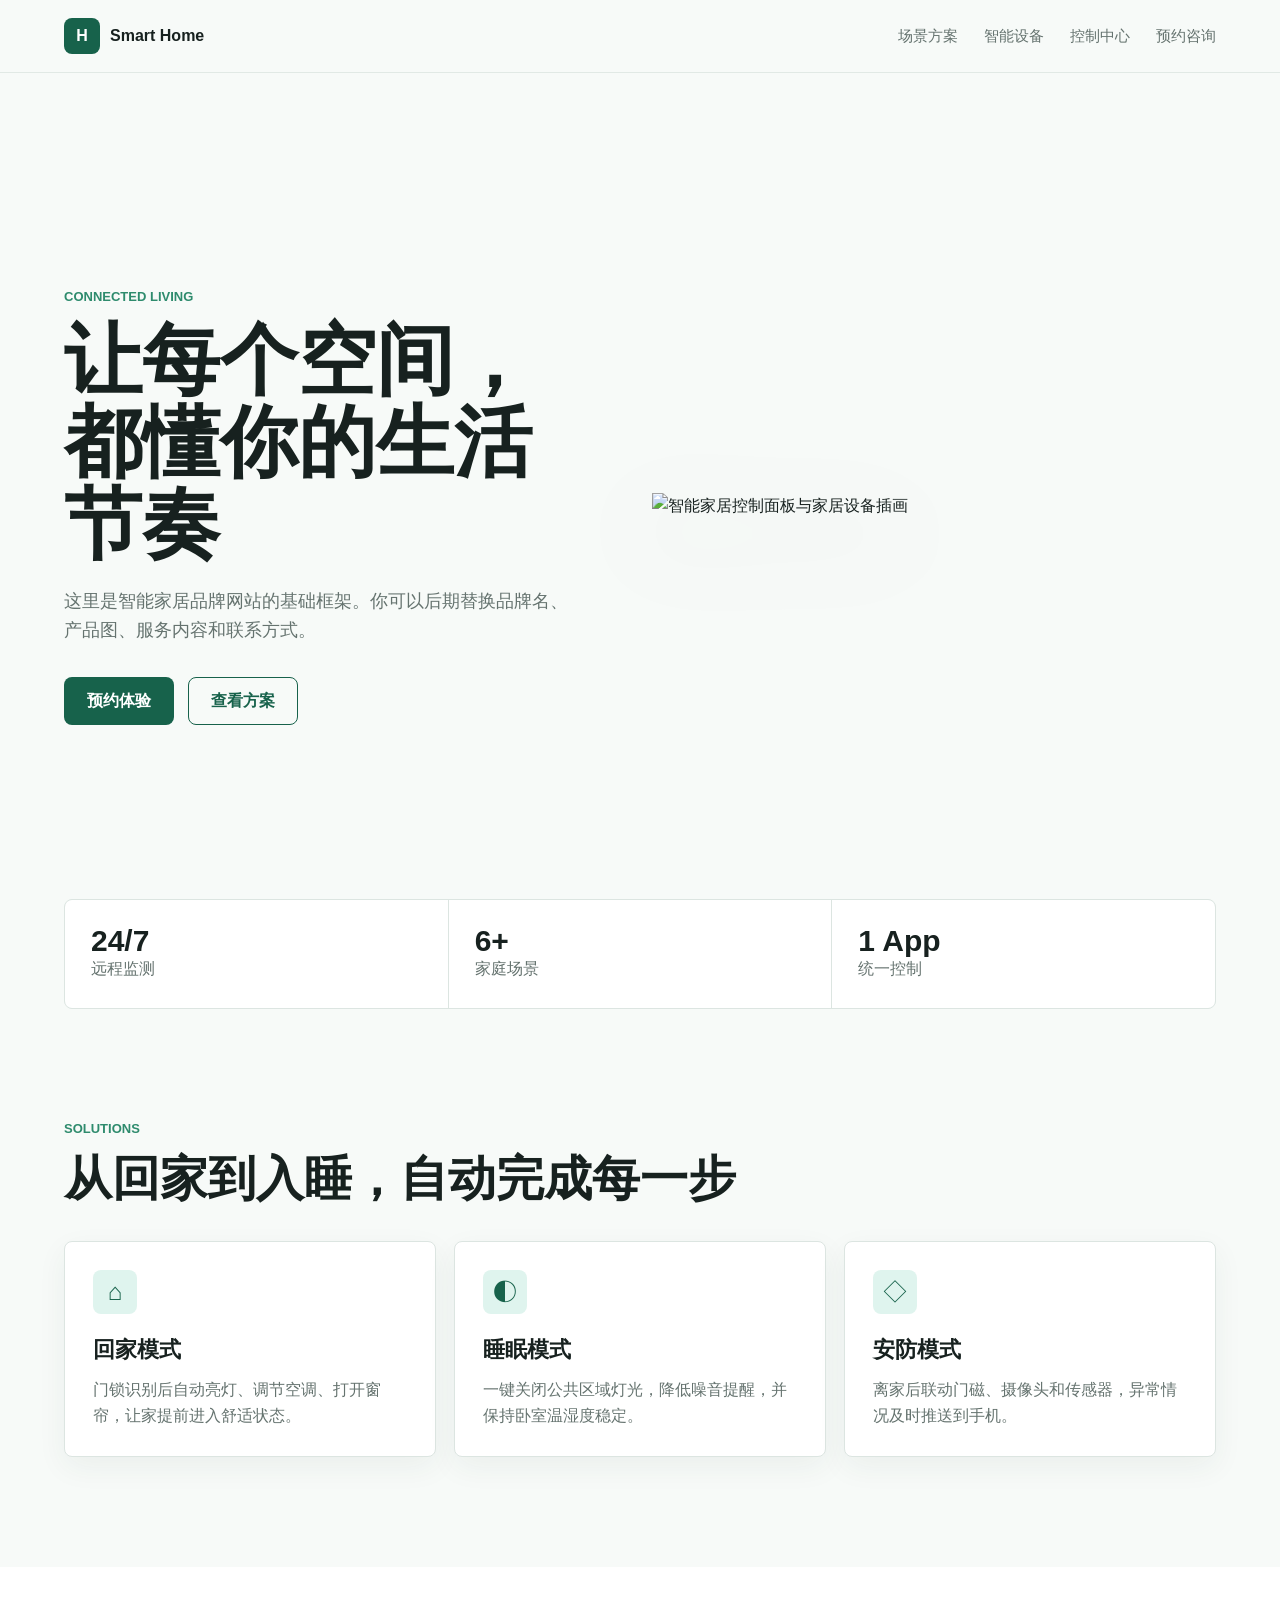
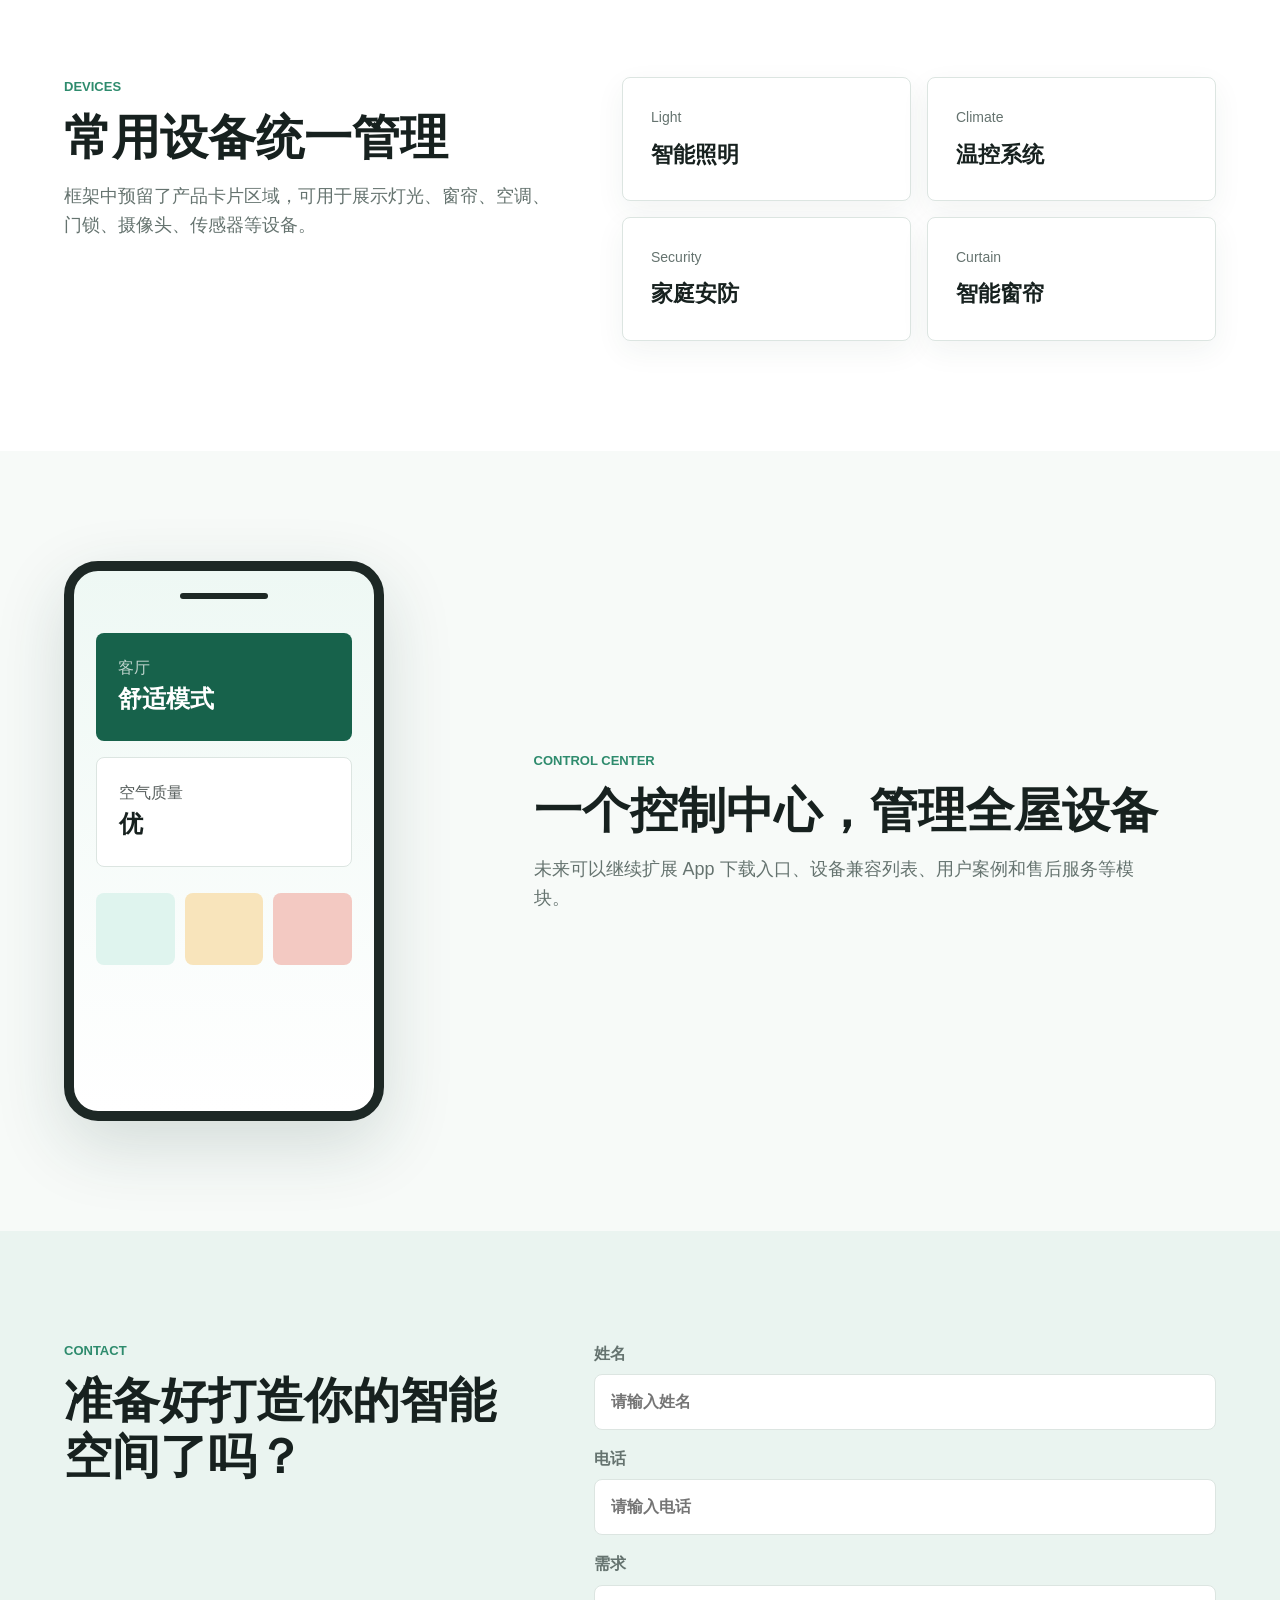
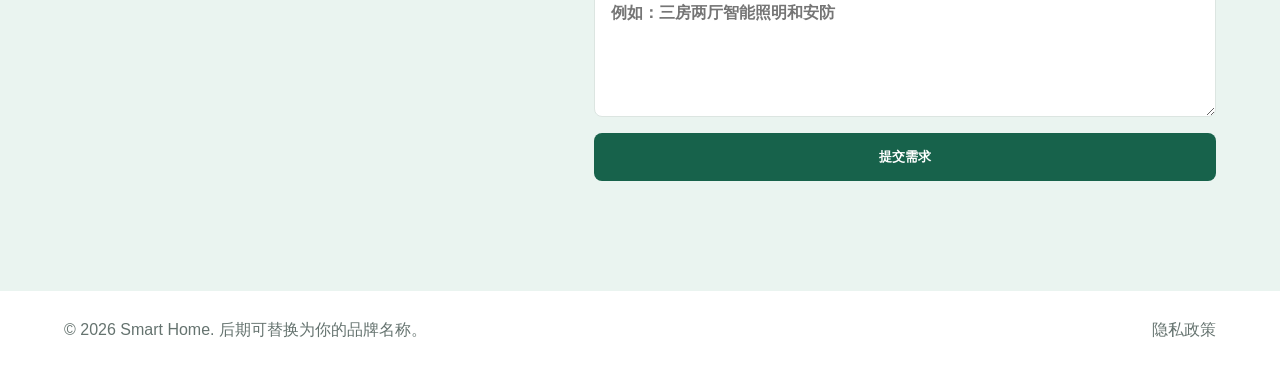
==== index.html @ a202a0f7 "Add files via upload" ====
<!DOCTYPE html>
<html lang="zh-CN">
  <head>
    <meta charset="UTF-8" />
    <meta name="viewport" content="width=device-width, initial-scale=1.0" />
    <title>智能家居网站</title>
    <link rel="stylesheet" href="styles.css" />
  </head>
  <body>
    <header class="site-header">
      <a class="brand" href="#" aria-label="返回首页">
        <span class="brand-mark">H</span>
        <span>Smart Home</span>
      </a>

      <button class="nav-toggle" type="button" aria-label="打开导航" aria-expanded="false">
        <span></span>
        <span></span>
        <span></span>
      </button>

      <nav class="site-nav" aria-label="主导航">
        <a href="#solutions">场景方案</a>
        <a href="#devices">智能设备</a>
        <a href="#app">控制中心</a>
        <a href="#contact">预约咨询</a>
      </nav>
    </header>

    <main>
      <section class="hero" aria-labelledby="hero-title">
        <div class="hero-copy">
          <p class="eyebrow">Connected Living</p>
          <h1 id="hero-title">让每个空间，都懂你的生活节奏</h1>
          <p class="hero-text">
            这里是智能家居品牌网站的基础框架。你可以后期替换品牌名、产品图、服务内容和联系方式。
          </p>
          <div class="hero-actions">
            <a class="button primary" href="#contact">预约体验</a>
            <a class="button secondary" href="#solutions">查看方案</a>
          </div>
        </div>

        <div class="hero-visual" aria-label="智能家居控制面板预览">
          <img src="assets/smart-home-panel.svg" alt="智能家居控制面板与家居设备插画" />
        </div>
      </section>

      <section class="stats" aria-label="服务亮点">
        <div>
          <strong>24/7</strong>
          <span>远程监测</span>
        </div>
        <div>
          <strong>6+</strong>
          <span>家庭场景</span>
        </div>
        <div>
          <strong>1 App</strong>
          <span>统一控制</span>
        </div>
      </section>

      <section class="section" id="solutions">
        <div class="section-heading">
          <p class="eyebrow">Solutions</p>
          <h2>从回家到入睡，自动完成每一步</h2>
        </div>

        <div class="solution-grid">
          <article class="solution-card">
            <span class="icon">⌂</span>
            <h3>回家模式</h3>
            <p>门锁识别后自动亮灯、调节空调、打开窗帘，让家提前进入舒适状态。</p>
          </article>
          <article class="solution-card">
            <span class="icon">◐</span>
            <h3>睡眠模式</h3>
            <p>一键关闭公共区域灯光，降低噪音提醒，并保持卧室温湿度稳定。</p>
          </article>
          <article class="solution-card">
            <span class="icon">◇</span>
            <h3>安防模式</h3>
            <p>离家后联动门磁、摄像头和传感器，异常情况及时推送到手机。</p>
          </article>
        </div>
      </section>

      <section class="section split" id="devices">
        <div>
          <p class="eyebrow">Devices</p>
          <h2>常用设备统一管理</h2>
          <p class="section-copy">
            框架中预留了产品卡片区域，可用于展示灯光、窗帘、空调、门锁、摄像头、传感器等设备。
          </p>
        </div>

        <div class="device-list">
          <article>
            <span>Light</span>
            <strong>智能照明</strong>
          </article>
          <article>
            <span>Climate</span>
            <strong>温控系统</strong>
          </article>
          <article>
            <span>Security</span>
            <strong>家庭安防</strong>
          </article>
          <article>
            <span>Curtain</span>
            <strong>智能窗帘</strong>
          </article>
        </div>
      </section>

      <section class="section app-preview" id="app">
        <div class="phone" aria-label="手机控制界面预览">
          <div class="phone-top"></div>
          <div class="phone-card active">
            <span>客厅</span>
            <strong>舒适模式</strong>
          </div>
          <div class="phone-card">
            <span>空气质量</span>
            <strong>优</strong>
          </div>
          <div class="phone-controls">
            <span></span>
            <span></span>
            <span></span>
          </div>
        </div>
        <div>
          <p class="eyebrow">Control Center</p>
          <h2>一个控制中心，管理全屋设备</h2>
          <p class="section-copy">
            未来可以继续扩展 App 下载入口、设备兼容列表、用户案例和售后服务等模块。
          </p>
        </div>
      </section>

      <section class="contact" id="contact">
        <div>
          <p class="eyebrow">Contact</p>
          <h2>准备好打造你的智能空间了吗？</h2>
        </div>
        <form class="contact-form">
          <label>
            姓名
            <input type="text" name="name" placeholder="请输入姓名" />
          </label>
          <label>
            电话
            <input type="tel" name="phone" placeholder="请输入电话" />
          </label>
          <label>
            需求
            <textarea name="message" rows="4" placeholder="例如：三房两厅智能照明和安防"></textarea>
          </label>
          <button class="button primary" type="submit">提交需求</button>
        </form>
      </section>
    </main>

    <footer class="site-footer">
      <span>© 2026 Smart Home. 后期可替换为你的品牌名称。</span>
      <a href="#">隐私政策</a>
    </footer>

    <script src="script.js"></script>
  </body>
</html>
---- styles.css ----
:root {
  --ink: #17211f;
  --muted: #65736f;
  --line: #dce5e1;
  --surface: #f7faf8;
  --white: #ffffff;
  --green: #2e8b6d;
  --green-deep: #17624b;
  --aqua: #dff4ee;
  --amber: #f4b95f;
  --coral: #e77966;
  --shadow: 0 24px 70px rgba(27, 64, 53, 0.16);
}

* {
  box-sizing: border-box;
}

html {
  scroll-behavior: smooth;
}

body {
  margin: 0;
  color: var(--ink);
  background: var(--surface);
  font-family: Arial, "PingFang SC", "Microsoft YaHei", sans-serif;
  line-height: 1.6;
}

a {
  color: inherit;
  text-decoration: none;
}

img {
  display: block;
  max-width: 100%;
}

.site-header {
  position: sticky;
  top: 0;
  z-index: 10;
  display: flex;
  align-items: center;
  justify-content: space-between;
  gap: 24px;
  padding: 18px clamp(20px, 5vw, 72px);
  background: rgba(247, 250, 248, 0.92);
  border-bottom: 1px solid rgba(220, 229, 225, 0.8);
  backdrop-filter: blur(16px);
}

.brand {
  display: inline-flex;
  align-items: center;
  gap: 10px;
  font-weight: 800;
}

.brand-mark {
  display: grid;
  width: 36px;
  height: 36px;
  place-items: center;
  color: var(--white);
  background: var(--green-deep);
  border-radius: 8px;
}

.site-nav {
  display: flex;
  align-items: center;
  gap: 26px;
  color: var(--muted);
  font-size: 15px;
}

.site-nav a:hover {
  color: var(--green-deep);
}

.nav-toggle {
  display: none;
  width: 42px;
  height: 42px;
  padding: 9px;
  border: 1px solid var(--line);
  border-radius: 8px;
  background: var(--white);
}

.nav-toggle span {
  display: block;
  height: 2px;
  margin: 5px 0;
  background: var(--ink);
}

.hero {
  display: grid;
  grid-template-columns: minmax(0, 0.95fr) minmax(320px, 1.05fr);
  align-items: center;
  min-height: calc(100vh - 74px);
  padding: clamp(48px, 8vw, 96px) clamp(20px, 5vw, 72px) 56px;
  gap: clamp(32px, 6vw, 78px);
}

.eyebrow {
  margin: 0 0 12px;
  color: var(--green);
  font-size: 13px;
  font-weight: 800;
  letter-spacing: 0;
  text-transform: uppercase;
}

h1,
h2,
h3,
p {
  margin-top: 0;
}

h1 {
  max-width: 720px;
  margin-bottom: 22px;
  font-size: clamp(42px, 7vw, 78px);
  line-height: 1.05;
}

h2 {
  margin-bottom: 16px;
  font-size: clamp(30px, 4vw, 48px);
  line-height: 1.16;
}

h3 {
  margin-bottom: 10px;
  font-size: 22px;
}

.hero-text,
.section-copy {
  max-width: 620px;
  color: var(--muted);
  font-size: 18px;
}

.hero-actions {
  display: flex;
  flex-wrap: wrap;
  gap: 14px;
  margin-top: 32px;
}

.button {
  display: inline-flex;
  align-items: center;
  justify-content: center;
  min-height: 48px;
  padding: 0 22px;
  border: 1px solid transparent;
  border-radius: 8px;
  font-weight: 800;
  cursor: pointer;
}

.button.primary {
  color: var(--white);
  background: var(--green-deep);
}

.button.secondary {
  color: var(--green-deep);
  border-color: var(--green-deep);
  background: transparent;
}

.hero-visual {
  display: grid;
  place-items: center;
}

.hero-visual img {
  width: min(100%, 720px);
  filter: drop-shadow(0 28px 45px rgba(20, 65, 51, 0.18));
}

.stats {
  display: grid;
  grid-template-columns: repeat(3, 1fr);
  gap: 1px;
  margin: 0 clamp(20px, 5vw, 72px);
  overflow: hidden;
  border: 1px solid var(--line);
  border-radius: 8px;
  background: var(--line);
}

.stats div {
  padding: 26px;
  background: var(--white);
}

.stats strong {
  display: block;
  font-size: 30px;
  line-height: 1;
}

.stats span {
  color: var(--muted);
}

.section {
  padding: clamp(64px, 9vw, 110px) clamp(20px, 5vw, 72px);
}

.section-heading {
  max-width: 760px;
  margin-bottom: 34px;
}

.solution-grid {
  display: grid;
  grid-template-columns: repeat(3, 1fr);
  gap: 18px;
}

.solution-card,
.device-list article {
  padding: 28px;
  border: 1px solid var(--line);
  border-radius: 8px;
  background: var(--white);
  box-shadow: 0 10px 30px rgba(27, 64, 53, 0.06);
}

.solution-card p {
  margin-bottom: 0;
  color: var(--muted);
}

.icon {
  display: grid;
  width: 44px;
  height: 44px;
  margin-bottom: 18px;
  place-items: center;
  color: var(--green-deep);
  background: var(--aqua);
  border-radius: 8px;
  font-size: 24px;
}

.split {
  display: grid;
  grid-template-columns: minmax(0, 0.9fr) minmax(320px, 1.1fr);
  gap: clamp(30px, 6vw, 72px);
  align-items: start;
  background: var(--white);
}

.device-list {
  display: grid;
  grid-template-columns: repeat(2, 1fr);
  gap: 16px;
}

.device-list span {
  display: block;
  margin-bottom: 8px;
  color: var(--muted);
  font-size: 14px;
}

.device-list strong {
  font-size: 22px;
}

.app-preview {
  display: grid;
  grid-template-columns: minmax(260px, 380px) minmax(0, 1fr);
  gap: clamp(34px, 7vw, 90px);
  align-items: center;
}

.phone {
  width: min(100%, 320px);
  min-height: 560px;
  padding: 22px;
  border: 10px solid #1d2825;
  border-radius: 34px;
  background: linear-gradient(180deg, #eef8f4 0%, #ffffff 100%);
  box-shadow: var(--shadow);
}

.phone-top {
  width: 88px;
  height: 6px;
  margin: 0 auto 34px;
  border-radius: 999px;
  background: #1d2825;
}

.phone-card {
  margin-bottom: 16px;
  padding: 22px;
  border: 1px solid var(--line);
  border-radius: 8px;
  background: var(--white);
}

.phone-card.active {
  color: var(--white);
  border: none;
  background: var(--green-deep);
}

.phone-card span {
  display: block;
  opacity: 0.72;
}

.phone-card strong {
  font-size: 24px;
}

.phone-controls {
  display: grid;
  grid-template-columns: repeat(3, 1fr);
  gap: 10px;
  margin-top: 26px;
}

.phone-controls span {
  height: 72px;
  border-radius: 8px;
  background: var(--aqua);
}

.phone-controls span:nth-child(2) {
  background: #f8e4bb;
}

.phone-controls span:nth-child(3) {
  background: #f3c9c2;
}

.contact {
  display: grid;
  grid-template-columns: minmax(0, 0.85fr) minmax(320px, 1.15fr);
  gap: clamp(30px, 6vw, 70px);
  padding: clamp(64px, 9vw, 110px) clamp(20px, 5vw, 72px);
  background: #eaf4f0;
}

.contact-form {
  display: grid;
  gap: 16px;
}

.contact-form label {
  display: grid;
  gap: 8px;
  color: var(--muted);
  font-weight: 700;
}

.contact-form input,
.contact-form textarea {
  width: 100%;
  padding: 14px 16px;
  color: var(--ink);
  border: 1px solid var(--line);
  border-radius: 8px;
  background: var(--white);
  font: inherit;
}

.contact-form textarea {
  resize: vertical;
}

.site-footer {
  display: flex;
  justify-content: space-between;
  gap: 18px;
  padding: 26px clamp(20px, 5vw, 72px);
  color: var(--muted);
  background: var(--white);
}

@media (max-width: 860px) {
  .nav-toggle {
    display: block;
  }

  .site-nav {
    position: absolute;
    top: 73px;
    right: 20px;
    left: 20px;
    display: none;
    flex-direction: column;
    align-items: stretch;
    gap: 0;
    padding: 10px;
    border: 1px solid var(--line);
    border-radius: 8px;
    background: var(--white);
    box-shadow: var(--shadow);
  }

  .site-nav.is-open {
    display: flex;
  }

  .site-nav a {
    padding: 13px 10px;
  }

  .hero,
  .split,
  .app-preview,
  .contact {
    grid-template-columns: 1fr;
  }

  .hero {
    min-height: auto;
  }

  .solution-grid,
  .stats {
    grid-template-columns: 1fr;
  }

  .device-list {
    grid-template-columns: 1fr;
  }
}

@media (max-width: 520px) {
  .site-header {
    padding-inline: 16px;
  }

  h1 {
    font-size: 40px;
  }

  .hero,
  .section,
  .contact {
    padding-inline: 16px;
  }

  .stats {
    margin-inline: 16px;
  }

  .hero-actions,
  .site-footer {
    flex-direction: column;
  }

  .button {
    width: 100%;
  }
}
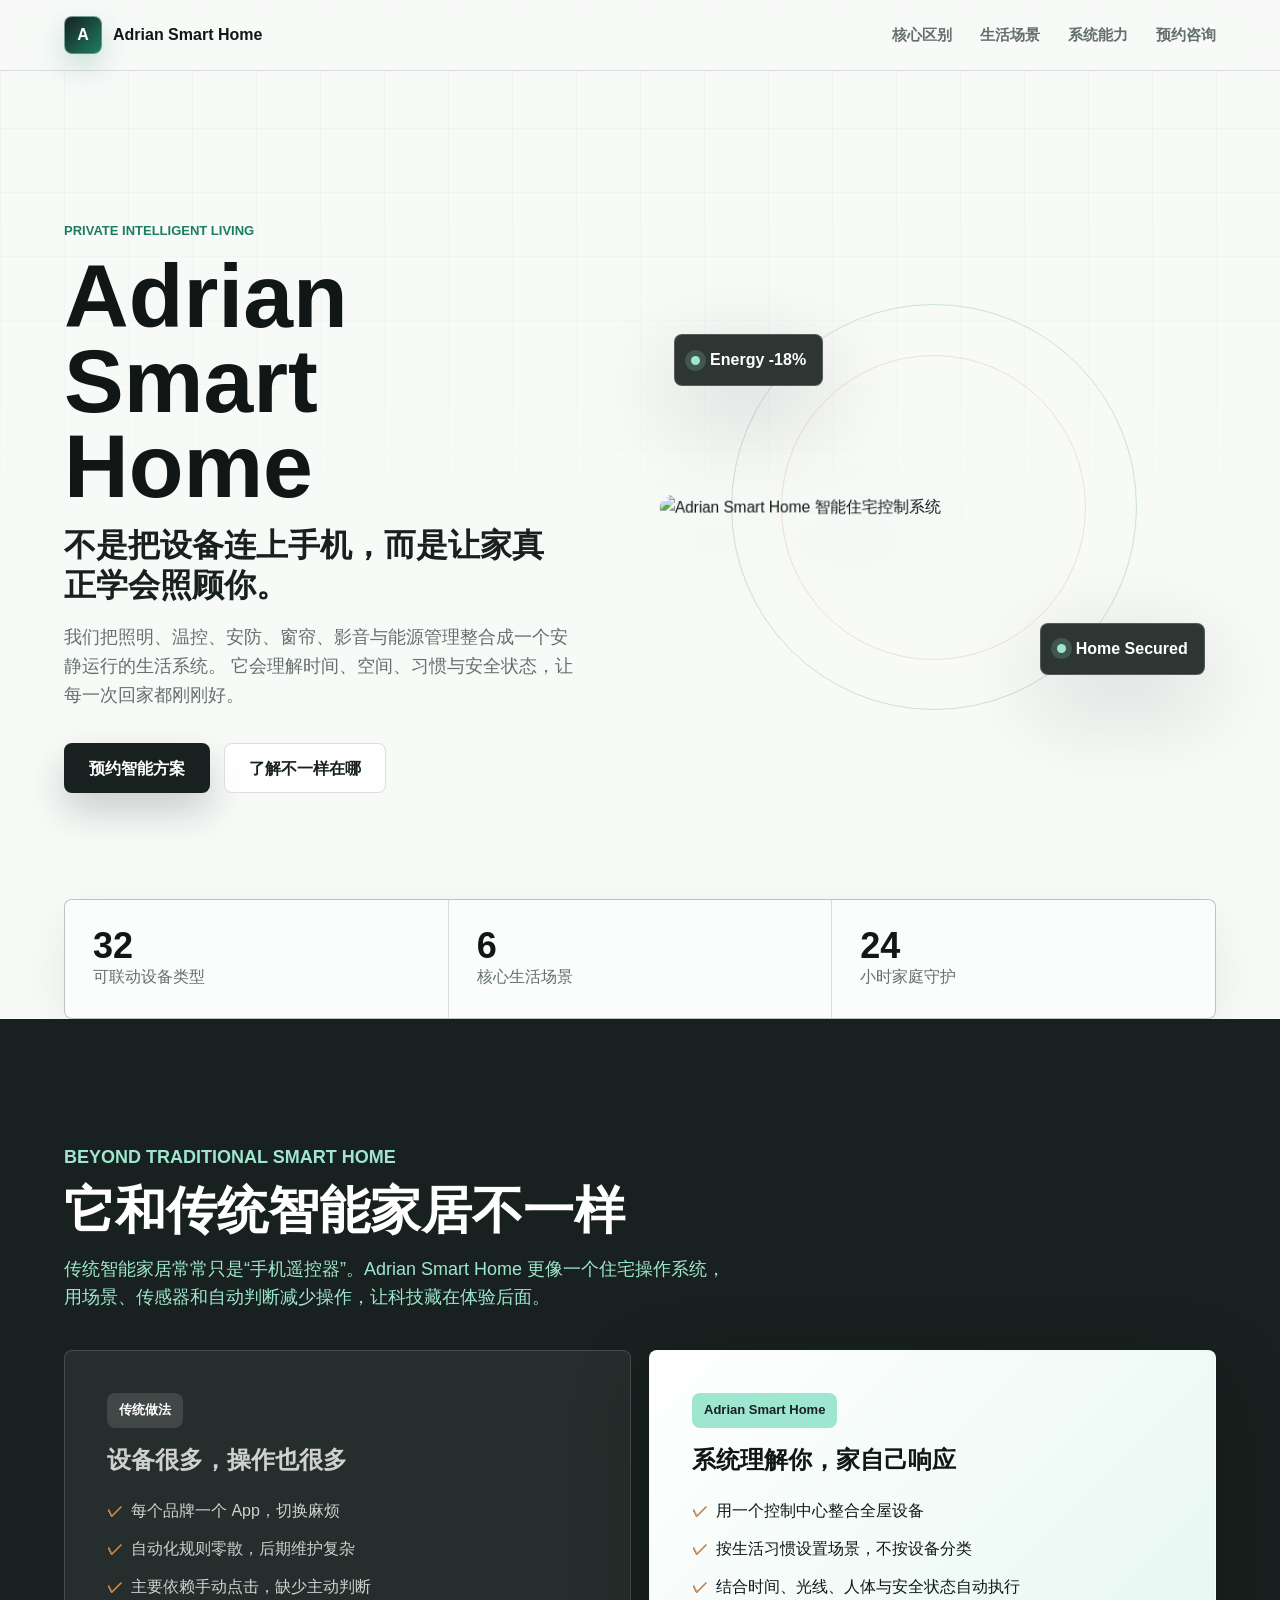
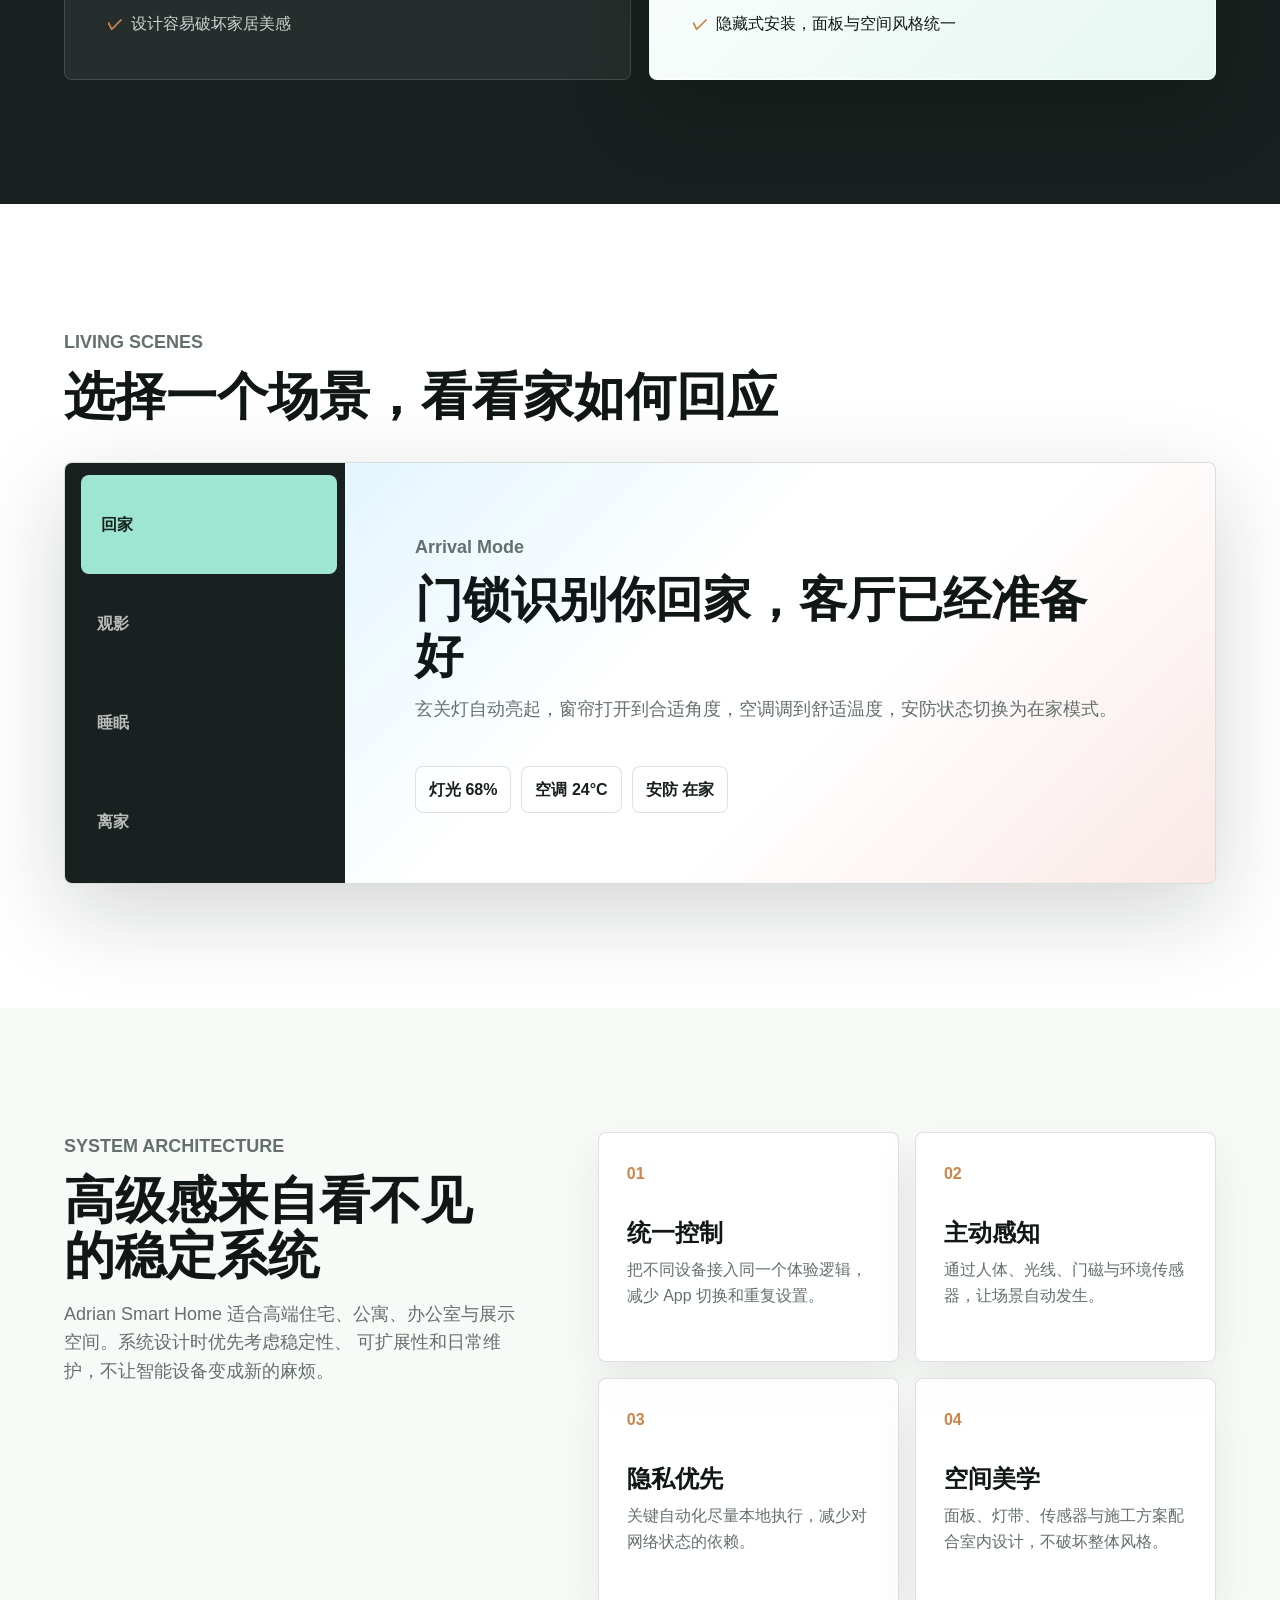
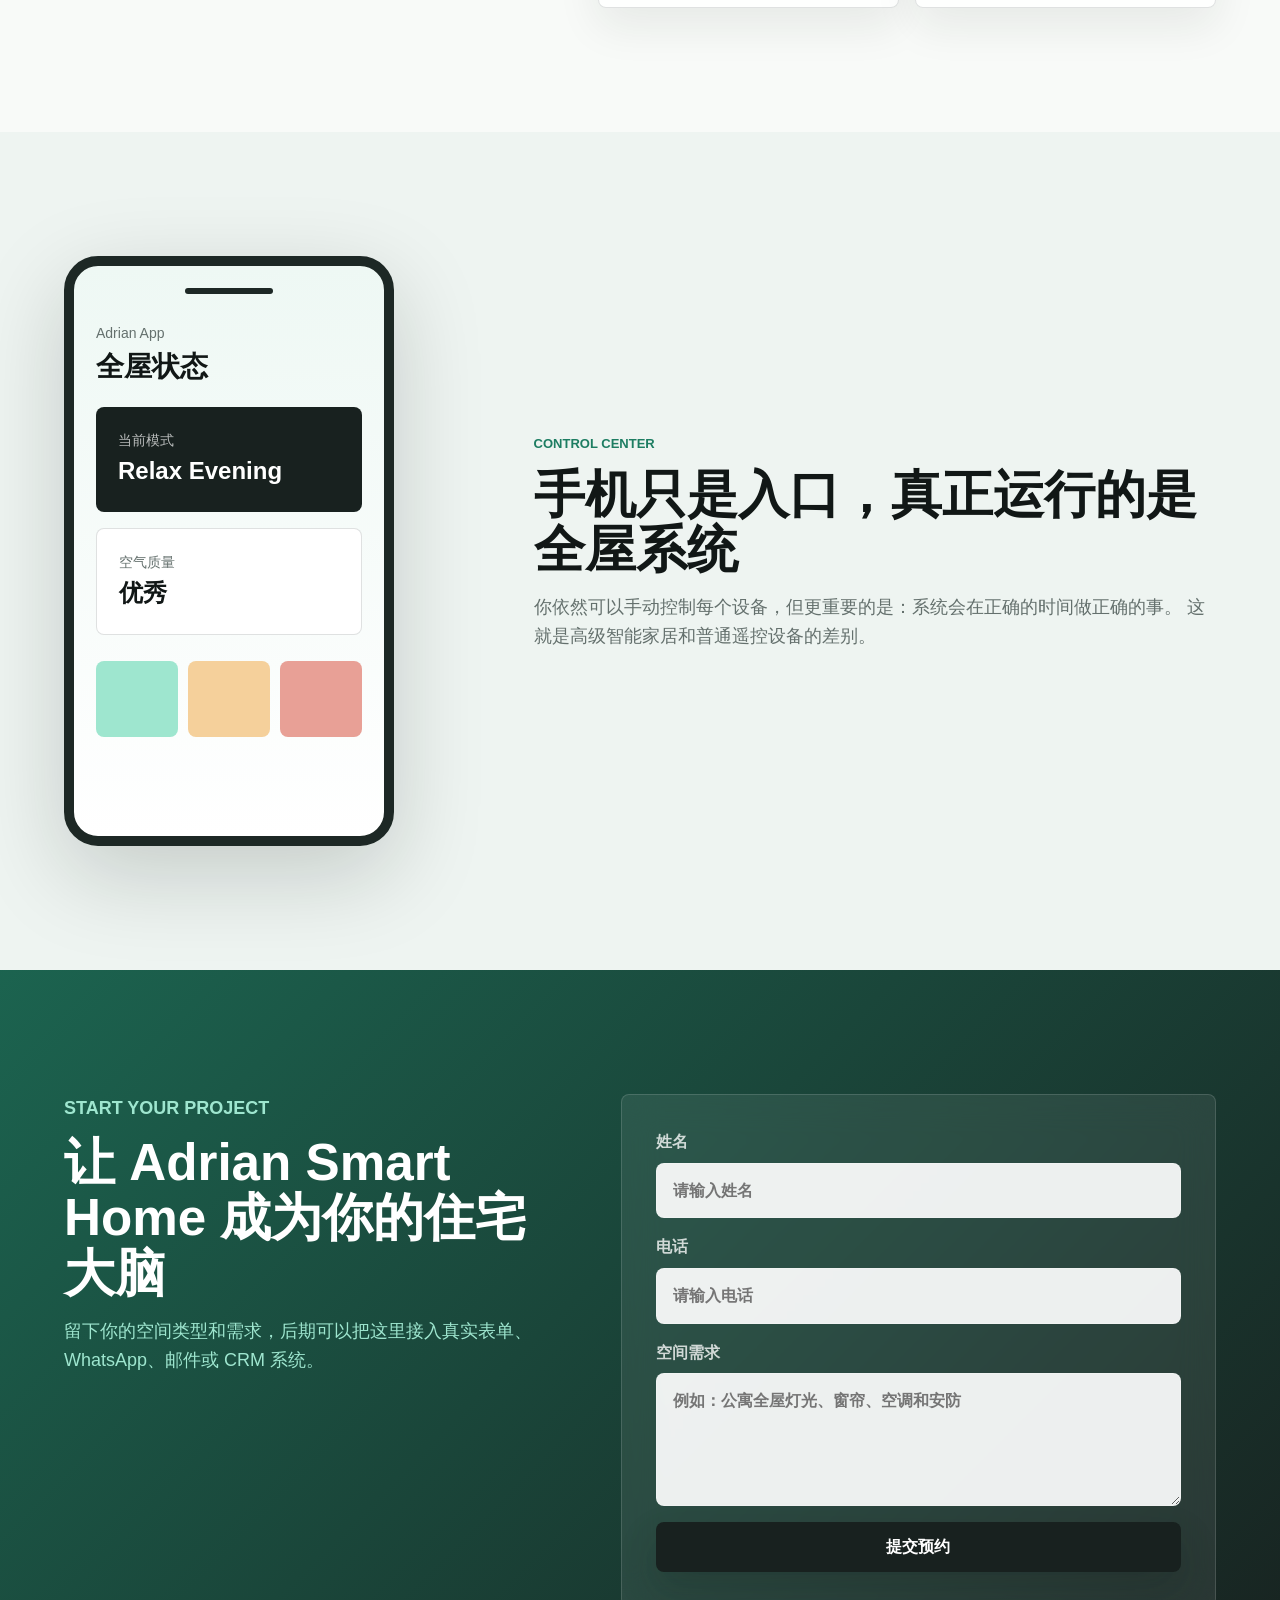
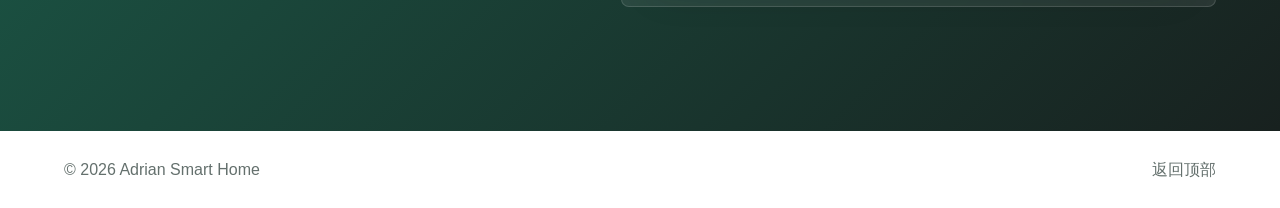
==== commit f5ce7e63: "Add files via upload" ====
--- a/index.html
+++ b/index.html
@@ -3,14 +3,18 @@
   <head>
     <meta charset="UTF-8" />
     <meta name="viewport" content="width=device-width, initial-scale=1.0" />
-    <title>智能家居网站</title>
+    <title>Adrian Smart Home | 高端全屋智能</title>
+    <meta
+      name="description"
+      content="Adrian Smart Home 打造更主动、更安静、更懂人的全屋智能体验。"
+    />
     <link rel="stylesheet" href="styles.css" />
   </head>
   <body>
     <header class="site-header">
-      <a class="brand" href="#" aria-label="返回首页">
-        <span class="brand-mark">H</span>
-        <span>Smart Home</span>
+      <a class="brand" href="#" aria-label="Adrian Smart Home 首页">
+        <span class="brand-mark">A</span>
+        <span class="brand-name">Adrian Smart Home</span>
       </a>
 
       <button class="nav-toggle" type="button" aria-label="打开导航" aria-expanded="false">
@@ -20,133 +24,197 @@
       </button>
 
       <nav class="site-nav" aria-label="主导航">
-        <a href="#solutions">场景方案</a>
-        <a href="#devices">智能设备</a>
-        <a href="#app">控制中心</a>
+        <a href="#difference">核心区别</a>
+        <a href="#scenes">生活场景</a>
+        <a href="#system">系统能力</a>
         <a href="#contact">预约咨询</a>
       </nav>
     </header>
 
     <main>
       <section class="hero" aria-labelledby="hero-title">
-        <div class="hero-copy">
-          <p class="eyebrow">Connected Living</p>
-          <h1 id="hero-title">让每个空间，都懂你的生活节奏</h1>
+        <div class="hero-copy reveal">
+          <p class="eyebrow">Private Intelligent Living</p>
+          <h1 id="hero-title">Adrian Smart Home</h1>
+          <p class="hero-lead">不是把设备连上手机，而是让家真正学会照顾你。</p>
           <p class="hero-text">
-            这里是智能家居品牌网站的基础框架。你可以后期替换品牌名、产品图、服务内容和联系方式。
+            我们把照明、温控、安防、窗帘、影音与能源管理整合成一个安静运行的生活系统。
+            它会理解时间、空间、习惯与安全状态，让每一次回家都刚刚好。
           </p>
           <div class="hero-actions">
-            <a class="button primary" href="#contact">预约体验</a>
-            <a class="button secondary" href="#solutions">查看方案</a>
-          </div>
-        </div>
-
-        <div class="hero-visual" aria-label="智能家居控制面板预览">
-          <img src="assets/smart-home-panel.svg" alt="智能家居控制面板与家居设备插画" />
-        </div>
-      </section>
-
-      <section class="stats" aria-label="服务亮点">
-        <div>
-          <strong>24/7</strong>
-          <span>远程监测</span>
-        </div>
-        <div>
-          <strong>6+</strong>
-          <span>家庭场景</span>
-        </div>
-        <div>
-          <strong>1 App</strong>
-          <span>统一控制</span>
-        </div>
-      </section>
-
-      <section class="section" id="solutions">
-        <div class="section-heading">
-          <p class="eyebrow">Solutions</p>
-          <h2>从回家到入睡，自动完成每一步</h2>
-        </div>
-
-        <div class="solution-grid">
-          <article class="solution-card">
-            <span class="icon">⌂</span>
-            <h3>回家模式</h3>
-            <p>门锁识别后自动亮灯、调节空调、打开窗帘，让家提前进入舒适状态。</p>
-          </article>
-          <article class="solution-card">
-            <span class="icon">◐</span>
-            <h3>睡眠模式</h3>
-            <p>一键关闭公共区域灯光，降低噪音提醒，并保持卧室温湿度稳定。</p>
-          </article>
-          <article class="solution-card">
-            <span class="icon">◇</span>
-            <h3>安防模式</h3>
-            <p>离家后联动门磁、摄像头和传感器，异常情况及时推送到手机。</p>
-          </article>
-        </div>
-      </section>
-
-      <section class="section split" id="devices">
-        <div>
-          <p class="eyebrow">Devices</p>
-          <h2>常用设备统一管理</h2>
-          <p class="section-copy">
-            框架中预留了产品卡片区域，可用于展示灯光、窗帘、空调、门锁、摄像头、传感器等设备。
-          </p>
-        </div>
-
-        <div class="device-list">
-          <article>
-            <span>Light</span>
-            <strong>智能照明</strong>
-          </article>
-          <article>
-            <span>Climate</span>
-            <strong>温控系统</strong>
-          </article>
-          <article>
-            <span>Security</span>
-            <strong>家庭安防</strong>
-          </article>
-          <article>
-            <span>Curtain</span>
-            <strong>智能窗帘</strong>
-          </article>
-        </div>
-      </section>
-
-      <section class="section app-preview" id="app">
-        <div class="phone" aria-label="手机控制界面预览">
+            <a class="button primary" href="#contact">预约智能方案</a>
+            <a class="button secondary" href="#difference">了解不一样在哪</a>
+          </div>
+        </div>
+
+        <div class="hero-stage reveal" aria-label="智能家居系统视觉预览">
+          <div class="signal-ring one"></div>
+          <div class="signal-ring two"></div>
+          <img src="assets/smart-home-panel.svg" alt="Adrian Smart Home 智能住宅控制系统" />
+          <div class="live-chip chip-energy">
+            <span></span>
+            <strong>Energy -18%</strong>
+          </div>
+          <div class="live-chip chip-secure">
+            <span></span>
+            <strong>Home Secured</strong>
+          </div>
+        </div>
+      </section>
+
+      <section class="metrics" aria-label="Adrian Smart Home 数据亮点">
+        <div class="metric reveal">
+          <strong data-count="32">0</strong>
+          <span>可联动设备类型</span>
+        </div>
+        <div class="metric reveal">
+          <strong data-count="6">0</strong>
+          <span>核心生活场景</span>
+        </div>
+        <div class="metric reveal">
+          <strong data-count="24">0</strong>
+          <span>小时家庭守护</span>
+        </div>
+      </section>
+
+      <section class="section difference" id="difference">
+        <div class="section-heading reveal">
+          <p class="eyebrow">Beyond Traditional Smart Home</p>
+          <h2>它和传统智能家居不一样</h2>
+          <p>
+            传统智能家居常常只是“手机遥控器”。Adrian Smart Home 更像一个住宅操作系统，
+            用场景、传感器和自动判断减少操作，让科技藏在体验后面。
+          </p>
+        </div>
+
+        <div class="comparison">
+          <article class="compare-card old reveal">
+            <span class="compare-label">传统做法</span>
+            <h3>设备很多，操作也很多</h3>
+            <ul>
+              <li>每个品牌一个 App，切换麻烦</li>
+              <li>自动化规则零散，后期维护复杂</li>
+              <li>主要依赖手动点击，缺少主动判断</li>
+              <li>设计容易破坏家居美感</li>
+            </ul>
+          </article>
+
+          <article class="compare-card premium reveal">
+            <span class="compare-label">Adrian Smart Home</span>
+            <h3>系统理解你，家自己响应</h3>
+            <ul>
+              <li>用一个控制中心整合全屋设备</li>
+              <li>按生活习惯设置场景，不按设备分类</li>
+              <li>结合时间、光线、人体与安全状态自动执行</li>
+              <li>隐藏式安装，面板与空间风格统一</li>
+            </ul>
+          </article>
+        </div>
+      </section>
+
+      <section class="section scenes" id="scenes">
+        <div class="section-heading reveal">
+          <p class="eyebrow">Living Scenes</p>
+          <h2>选择一个场景，看看家如何回应</h2>
+        </div>
+
+        <div class="scene-switcher reveal">
+          <div class="scene-tabs" role="tablist" aria-label="智能生活场景">
+            <button class="scene-tab is-active" type="button" data-scene="arrival">回家</button>
+            <button class="scene-tab" type="button" data-scene="movie">观影</button>
+            <button class="scene-tab" type="button" data-scene="sleep">睡眠</button>
+            <button class="scene-tab" type="button" data-scene="away">离家</button>
+          </div>
+
+          <div class="scene-panel" aria-live="polite">
+            <p class="scene-kicker">Arrival Mode</p>
+            <h3 id="scene-title">门锁识别你回家，客厅已经准备好</h3>
+            <p id="scene-copy">
+              玄关灯自动亮起，窗帘打开到合适角度，空调调到舒适温度，安防状态切换为在家模式。
+            </p>
+            <div class="scene-status">
+              <span class="status-pill">灯光 68%</span>
+              <span class="status-pill">空调 24°C</span>
+              <span class="status-pill">安防 在家</span>
+            </div>
+          </div>
+        </div>
+      </section>
+
+      <section class="section system" id="system">
+        <div class="system-copy reveal">
+          <p class="eyebrow">System Architecture</p>
+          <h2>高级感来自看不见的稳定系统</h2>
+          <p>
+            Adrian Smart Home 适合高端住宅、公寓、办公室与展示空间。系统设计时优先考虑稳定性、
+            可扩展性和日常维护，不让智能设备变成新的麻烦。
+          </p>
+        </div>
+
+        <div class="system-grid">
+          <article class="system-card reveal">
+            <span>01</span>
+            <h3>统一控制</h3>
+            <p>把不同设备接入同一个体验逻辑，减少 App 切换和重复设置。</p>
+          </article>
+          <article class="system-card reveal">
+            <span>02</span>
+            <h3>主动感知</h3>
+            <p>通过人体、光线、门磁与环境传感器，让场景自动发生。</p>
+          </article>
+          <article class="system-card reveal">
+            <span>03</span>
+            <h3>隐私优先</h3>
+            <p>关键自动化尽量本地执行，减少对网络状态的依赖。</p>
+          </article>
+          <article class="system-card reveal">
+            <span>04</span>
+            <h3>空间美学</h3>
+            <p>面板、灯带、传感器与施工方案配合室内设计，不破坏整体风格。</p>
+          </article>
+        </div>
+      </section>
+
+      <section class="section app-preview">
+        <div class="phone reveal" aria-label="手机控制界面预览">
           <div class="phone-top"></div>
+          <div class="phone-title">
+            <span>Adrian App</span>
+            <strong>全屋状态</strong>
+          </div>
           <div class="phone-card active">
-            <span>客厅</span>
-            <strong>舒适模式</strong>
+            <span>当前模式</span>
+            <strong>Relax Evening</strong>
           </div>
           <div class="phone-card">
             <span>空气质量</span>
-            <strong>优</strong>
+            <strong>优秀</strong>
           </div>
           <div class="phone-controls">
-            <span></span>
-            <span></span>
-            <span></span>
-          </div>
-        </div>
-        <div>
+            <button type="button" aria-label="灯光控制"></button>
+            <button type="button" aria-label="温度控制"></button>
+            <button type="button" aria-label="安防控制"></button>
+          </div>
+        </div>
+        <div class="reveal">
           <p class="eyebrow">Control Center</p>
-          <h2>一个控制中心，管理全屋设备</h2>
+          <h2>手机只是入口，真正运行的是全屋系统</h2>
           <p class="section-copy">
-            未来可以继续扩展 App 下载入口、设备兼容列表、用户案例和售后服务等模块。
+            你依然可以手动控制每个设备，但更重要的是：系统会在正确的时间做正确的事。
+            这就是高级智能家居和普通遥控设备的差别。
           </p>
         </div>
       </section>
 
       <section class="contact" id="contact">
-        <div>
-          <p class="eyebrow">Contact</p>
-          <h2>准备好打造你的智能空间了吗？</h2>
-        </div>
-        <form class="contact-form">
+        <div class="reveal">
+          <p class="eyebrow">Start Your Project</p>
+          <h2>让 Adrian Smart Home 成为你的住宅大脑</h2>
+          <p>
+            留下你的空间类型和需求，后期可以把这里接入真实表单、WhatsApp、邮件或 CRM 系统。
+          </p>
+        </div>
+        <form class="contact-form reveal">
           <label>
             姓名
             <input type="text" name="name" placeholder="请输入姓名" />
@@ -156,17 +224,17 @@
             <input type="tel" name="phone" placeholder="请输入电话" />
           </label>
           <label>
-            需求
-            <textarea name="message" rows="4" placeholder="例如：三房两厅智能照明和安防"></textarea>
+            空间需求
+            <textarea name="message" rows="4" placeholder="例如：公寓全屋灯光、窗帘、空调和安防"></textarea>
           </label>
-          <button class="button primary" type="submit">提交需求</button>
+          <button class="button primary" type="submit">提交预约</button>
         </form>
       </section>
     </main>
 
     <footer class="site-footer">
-      <span>© 2026 Smart Home. 后期可替换为你的品牌名称。</span>
-      <a href="#">隐私政策</a>
+      <span>© 2026 Adrian Smart Home</span>
+      <a href="#hero-title">返回顶部</a>
     </footer>
 
     <script src="script.js"></script>
--- a/styles.css
+++ b/styles.css
@@ -1,15 +1,16 @@
 :root {
-  --ink: #17211f;
-  --muted: #65736f;
-  --line: #dce5e1;
-  --surface: #f7faf8;
+  --ink: #111716;
+  --muted: #64706d;
+  --soft: #eef4f1;
+  --line: rgba(31, 47, 43, 0.14);
   --white: #ffffff;
-  --green: #2e8b6d;
-  --green-deep: #17624b;
-  --aqua: #dff4ee;
-  --amber: #f4b95f;
-  --coral: #e77966;
-  --shadow: 0 24px 70px rgba(27, 64, 53, 0.16);
+  --charcoal: #18211f;
+  --green: #1d7d62;
+  --jade: #9ee6cf;
+  --copper: #c9854a;
+  --ice: #d8f1ff;
+  --rose: #e8a096;
+  --shadow: 0 28px 90px rgba(10, 23, 19, 0.18);
 }
 
 * {
@@ -23,9 +24,22 @@
 body {
   margin: 0;
   color: var(--ink);
-  background: var(--surface);
+  background: #f8faf8;
   font-family: Arial, "PingFang SC", "Microsoft YaHei", sans-serif;
   line-height: 1.6;
+}
+
+body::before {
+  position: fixed;
+  inset: 0;
+  z-index: -1;
+  pointer-events: none;
+  content: "";
+  background:
+    linear-gradient(90deg, rgba(24, 33, 31, 0.04) 1px, transparent 1px),
+    linear-gradient(180deg, rgba(24, 33, 31, 0.04) 1px, transparent 1px);
+  background-size: 64px 64px;
+  mask-image: linear-gradient(180deg, #000 0%, transparent 70%);
 }
 
 a {
@@ -38,47 +52,81 @@
   max-width: 100%;
 }
 
+button,
+input,
+textarea {
+  font: inherit;
+}
+
 .site-header {
   position: sticky;
   top: 0;
-  z-index: 10;
+  z-index: 20;
   display: flex;
   align-items: center;
   justify-content: space-between;
   gap: 24px;
-  padding: 18px clamp(20px, 5vw, 72px);
-  background: rgba(247, 250, 248, 0.92);
-  border-bottom: 1px solid rgba(220, 229, 225, 0.8);
-  backdrop-filter: blur(16px);
+  padding: 16px clamp(20px, 5vw, 76px);
+  background: rgba(248, 250, 248, 0.86);
+  border-bottom: 1px solid var(--line);
+  backdrop-filter: blur(18px);
 }
 
 .brand {
   display: inline-flex;
   align-items: center;
-  gap: 10px;
-  font-weight: 800;
+  gap: 11px;
+  font-weight: 900;
 }
 
 .brand-mark {
   display: grid;
-  width: 36px;
-  height: 36px;
+  width: 38px;
+  height: 38px;
   place-items: center;
   color: var(--white);
-  background: var(--green-deep);
-  border-radius: 8px;
+  background: linear-gradient(135deg, var(--charcoal), var(--green));
+  border: 1px solid rgba(255, 255, 255, 0.4);
+  border-radius: 8px;
+  box-shadow: 0 12px 30px rgba(29, 125, 98, 0.24);
+}
+
+.brand-name {
+  white-space: nowrap;
 }
 
 .site-nav {
   display: flex;
   align-items: center;
-  gap: 26px;
+  gap: 28px;
   color: var(--muted);
   font-size: 15px;
+  font-weight: 700;
+}
+
+.site-nav a {
+  position: relative;
+}
+
+.site-nav a::after {
+  position: absolute;
+  right: 0;
+  bottom: -7px;
+  left: 0;
+  height: 2px;
+  content: "";
+  background: var(--green);
+  transform: scaleX(0);
+  transform-origin: left;
+  transition: transform 0.22s ease;
 }
 
 .site-nav a:hover {
-  color: var(--green-deep);
+  color: var(--ink);
+}
+
+.site-nav a:hover::after {
+  transform: scaleX(1);
 }
 
 .nav-toggle {
@@ -100,18 +148,19 @@
 
 .hero {
   display: grid;
-  grid-template-columns: minmax(0, 0.95fr) minmax(320px, 1.05fr);
+  grid-template-columns: minmax(0, 0.95fr) minmax(360px, 1.05fr);
   align-items: center;
-  min-height: calc(100vh - 74px);
-  padding: clamp(48px, 8vw, 96px) clamp(20px, 5vw, 72px) 56px;
-  gap: clamp(32px, 6vw, 78px);
+  min-height: calc(100vh - 72px);
+  padding: clamp(58px, 8vw, 108px) clamp(20px, 5vw, 76px) 58px;
+  gap: clamp(36px, 6vw, 82px);
+  overflow: hidden;
 }
 
 .eyebrow {
   margin: 0 0 12px;
   color: var(--green);
   font-size: 13px;
-  font-weight: 800;
+  font-weight: 900;
   letter-spacing: 0;
   text-transform: uppercase;
 }
@@ -124,26 +173,38 @@
 }
 
 h1 {
-  max-width: 720px;
-  margin-bottom: 22px;
-  font-size: clamp(42px, 7vw, 78px);
-  line-height: 1.05;
+  max-width: 760px;
+  margin-bottom: 16px;
+  font-size: clamp(46px, 7vw, 92px);
+  line-height: 0.95;
 }
 
 h2 {
   margin-bottom: 16px;
-  font-size: clamp(30px, 4vw, 48px);
-  line-height: 1.16;
+  font-size: clamp(32px, 4vw, 56px);
+  line-height: 1.08;
 }
 
 h3 {
   margin-bottom: 10px;
-  font-size: 22px;
+  font-size: 24px;
+  line-height: 1.18;
+}
+
+.hero-lead {
+  margin-bottom: 18px;
+  color: var(--charcoal);
+  font-size: clamp(22px, 3vw, 32px);
+  font-weight: 800;
+  line-height: 1.25;
 }
 
 .hero-text,
-.section-copy {
-  max-width: 620px;
+.section-copy,
+.section-heading p,
+.system-copy p,
+.contact p {
+  max-width: 680px;
   color: var(--muted);
   font-size: 18px;
 }
@@ -152,144 +213,358 @@
   display: flex;
   flex-wrap: wrap;
   gap: 14px;
-  margin-top: 32px;
+  margin-top: 34px;
 }
 
 .button {
   display: inline-flex;
   align-items: center;
   justify-content: center;
-  min-height: 48px;
-  padding: 0 22px;
+  min-height: 50px;
+  padding: 0 24px;
   border: 1px solid transparent;
   border-radius: 8px;
-  font-weight: 800;
+  font-weight: 900;
   cursor: pointer;
+  transition: transform 0.2s ease, box-shadow 0.2s ease, background 0.2s ease;
+}
+
+.button:hover {
+  transform: translateY(-2px);
 }
 
 .button.primary {
   color: var(--white);
-  background: var(--green-deep);
+  background: var(--charcoal);
+  box-shadow: 0 18px 38px rgba(17, 23, 22, 0.2);
+}
+
+.button.primary:hover {
+  background: var(--green);
 }
 
 .button.secondary {
-  color: var(--green-deep);
-  border-color: var(--green-deep);
-  background: transparent;
-}
-
-.hero-visual {
-  display: grid;
+  color: var(--charcoal);
+  border-color: var(--line);
+  background: rgba(255, 255, 255, 0.72);
+}
+
+.hero-stage {
+  position: relative;
+  display: grid;
+  min-height: 540px;
   place-items: center;
-}
-
-.hero-visual img {
-  width: min(100%, 720px);
-  filter: drop-shadow(0 28px 45px rgba(20, 65, 51, 0.18));
-}
-
-.stats {
+  perspective: 1000px;
+}
+
+.hero-stage img {
+  position: relative;
+  z-index: 2;
+  width: min(100%, 760px);
+  border-radius: 34px;
+  filter: drop-shadow(0 34px 48px rgba(20, 54, 45, 0.2));
+  transform: rotateX(2deg) rotateY(-5deg);
+  animation: floatDevice 6s ease-in-out infinite;
+}
+
+.signal-ring {
+  position: absolute;
+  z-index: 1;
+  width: 72%;
+  aspect-ratio: 1;
+  border: 1px solid rgba(29, 125, 98, 0.2);
+  border-radius: 50%;
+  animation: pulseRing 4s ease-out infinite;
+}
+
+.signal-ring.two {
+  width: 54%;
+  border-color: rgba(201, 133, 74, 0.22);
+  animation-delay: 1.2s;
+}
+
+.live-chip {
+  position: absolute;
+  z-index: 3;
+  display: inline-flex;
+  align-items: center;
+  gap: 10px;
+  padding: 12px 16px;
+  color: var(--white);
+  background: rgba(24, 33, 31, 0.9);
+  border: 1px solid rgba(255, 255, 255, 0.18);
+  border-radius: 8px;
+  box-shadow: var(--shadow);
+  backdrop-filter: blur(14px);
+  animation: chipFloat 5s ease-in-out infinite;
+}
+
+.live-chip span {
+  width: 9px;
+  height: 9px;
+  border-radius: 50%;
+  background: var(--jade);
+  box-shadow: 0 0 0 6px rgba(158, 230, 207, 0.18);
+}
+
+.chip-energy {
+  top: 18%;
+  left: 4%;
+}
+
+.chip-secure {
+  right: 2%;
+  bottom: 19%;
+  animation-delay: 1s;
+}
+
+.metrics {
   display: grid;
   grid-template-columns: repeat(3, 1fr);
   gap: 1px;
-  margin: 0 clamp(20px, 5vw, 72px);
+  margin: 0 clamp(20px, 5vw, 76px);
   overflow: hidden;
   border: 1px solid var(--line);
   border-radius: 8px;
   background: var(--line);
-}
-
-.stats div {
-  padding: 26px;
-  background: var(--white);
-}
-
-.stats strong {
+  box-shadow: 0 18px 50px rgba(24, 33, 31, 0.07);
+}
+
+.metric {
+  padding: 28px;
+  background: rgba(255, 255, 255, 0.88);
+}
+
+.metric strong {
   display: block;
-  font-size: 30px;
+  font-size: 36px;
   line-height: 1;
 }
 
-.stats span {
+.metric span {
   color: var(--muted);
 }
 
 .section {
-  padding: clamp(64px, 9vw, 110px) clamp(20px, 5vw, 72px);
+  padding: clamp(72px, 10vw, 124px) clamp(20px, 5vw, 76px);
 }
 
 .section-heading {
-  max-width: 760px;
-  margin-bottom: 34px;
-}
-
-.solution-grid {
-  display: grid;
-  grid-template-columns: repeat(3, 1fr);
+  max-width: 840px;
+  margin-bottom: 38px;
+}
+
+.difference {
+  background: var(--charcoal);
+  color: var(--white);
+}
+
+.difference .eyebrow,
+.difference .section-heading p {
+  color: var(--jade);
+}
+
+.comparison {
+  display: grid;
+  grid-template-columns: repeat(2, 1fr);
   gap: 18px;
 }
 
-.solution-card,
-.device-list article {
+.compare-card {
+  padding: clamp(26px, 4vw, 42px);
+  border: 1px solid rgba(255, 255, 255, 0.14);
+  border-radius: 8px;
+}
+
+.compare-card.old {
+  color: rgba(255, 255, 255, 0.78);
+  background: rgba(255, 255, 255, 0.06);
+}
+
+.compare-card.premium {
+  color: var(--ink);
+  background: linear-gradient(135deg, #ffffff 0%, #e6f7f1 100%);
+  box-shadow: 0 28px 80px rgba(0, 0, 0, 0.22);
+}
+
+.compare-label {
+  display: inline-flex;
+  margin-bottom: 18px;
+  padding: 7px 12px;
+  color: var(--charcoal);
+  background: var(--jade);
+  border-radius: 8px;
+  font-size: 13px;
+  font-weight: 900;
+}
+
+.compare-card.old .compare-label {
+  color: var(--white);
+  background: rgba(255, 255, 255, 0.12);
+}
+
+.compare-card ul {
+  display: grid;
+  gap: 12px;
+  margin: 24px 0 0;
+  padding: 0;
+  list-style: none;
+}
+
+.compare-card li {
+  position: relative;
+  padding-left: 24px;
+}
+
+.compare-card li::before {
+  position: absolute;
+  top: 0;
+  left: 0;
+  color: var(--copper);
+  content: "✓";
+  font-weight: 900;
+}
+
+.scenes {
+  background: #ffffff;
+}
+
+.scene-switcher {
+  display: grid;
+  grid-template-columns: 280px minmax(0, 1fr);
+  min-height: 390px;
+  overflow: hidden;
+  border: 1px solid var(--line);
+  border-radius: 8px;
+  background: #f6faf8;
+  box-shadow: var(--shadow);
+}
+
+.scene-tabs {
+  display: grid;
+  align-content: stretch;
+  padding: 12px;
+  background: var(--charcoal);
+}
+
+.scene-tab {
+  padding: 18px 20px;
+  color: rgba(255, 255, 255, 0.7);
+  border: 0;
+  border-radius: 8px;
+  background: transparent;
+  font-weight: 900;
+  text-align: left;
+  cursor: pointer;
+  transition: background 0.2s ease, color 0.2s ease, transform 0.2s ease;
+}
+
+.scene-tab:hover,
+.scene-tab.is-active {
+  color: var(--charcoal);
+  background: var(--jade);
+  transform: translateX(4px);
+}
+
+.scene-panel {
+  display: grid;
+  align-content: center;
+  padding: clamp(30px, 6vw, 70px);
+  background:
+    linear-gradient(135deg, rgba(216, 241, 255, 0.72), transparent 38%),
+    linear-gradient(315deg, rgba(232, 160, 150, 0.24), transparent 42%),
+    #ffffff;
+}
+
+.scene-kicker {
+  margin-bottom: 10px;
+  color: var(--green);
+  font-weight: 900;
+}
+
+.scene-panel h3 {
+  max-width: 700px;
+  font-size: clamp(28px, 4vw, 48px);
+}
+
+.scene-panel p {
+  max-width: 720px;
+  color: var(--muted);
+  font-size: 18px;
+}
+
+.scene-status {
+  display: flex;
+  flex-wrap: wrap;
+  gap: 10px;
+  margin-top: 24px;
+}
+
+.status-pill {
+  padding: 10px 13px;
+  color: var(--charcoal);
+  background: rgba(255, 255, 255, 0.78);
+  border: 1px solid var(--line);
+  border-radius: 8px;
+  font-weight: 800;
+}
+
+.system {
+  display: grid;
+  grid-template-columns: minmax(0, 0.85fr) minmax(360px, 1.15fr);
+  gap: clamp(32px, 6vw, 78px);
+  align-items: start;
+}
+
+.system-copy {
+  position: sticky;
+  top: 112px;
+}
+
+.system-grid {
+  display: grid;
+  grid-template-columns: repeat(2, 1fr);
+  gap: 16px;
+}
+
+.system-card {
+  min-height: 230px;
   padding: 28px;
   border: 1px solid var(--line);
   border-radius: 8px;
-  background: var(--white);
-  box-shadow: 0 10px 30px rgba(27, 64, 53, 0.06);
-}
-
-.solution-card p {
-  margin-bottom: 0;
+  background: rgba(255, 255, 255, 0.86);
+  box-shadow: 0 18px 44px rgba(24, 33, 31, 0.08);
+  transition: transform 0.22s ease, box-shadow 0.22s ease;
+}
+
+.system-card:hover {
+  transform: translateY(-6px);
+  box-shadow: var(--shadow);
+}
+
+.system-card span {
+  display: block;
+  margin-bottom: 32px;
+  color: var(--copper);
+  font-weight: 900;
+}
+
+.system-card p {
+  margin: 0;
   color: var(--muted);
 }
 
-.icon {
-  display: grid;
-  width: 44px;
-  height: 44px;
-  margin-bottom: 18px;
-  place-items: center;
-  color: var(--green-deep);
-  background: var(--aqua);
-  border-radius: 8px;
-  font-size: 24px;
-}
-
-.split {
-  display: grid;
-  grid-template-columns: minmax(0, 0.9fr) minmax(320px, 1.1fr);
-  gap: clamp(30px, 6vw, 72px);
-  align-items: start;
-  background: var(--white);
-}
-
-.device-list {
-  display: grid;
-  grid-template-columns: repeat(2, 1fr);
-  gap: 16px;
-}
-
-.device-list span {
-  display: block;
-  margin-bottom: 8px;
-  color: var(--muted);
-  font-size: 14px;
-}
-
-.device-list strong {
-  font-size: 22px;
-}
-
 .app-preview {
   display: grid;
-  grid-template-columns: minmax(260px, 380px) minmax(0, 1fr);
+  grid-template-columns: minmax(280px, 380px) minmax(0, 1fr);
   gap: clamp(34px, 7vw, 90px);
   align-items: center;
+  background: var(--soft);
 }
 
 .phone {
-  width: min(100%, 320px);
-  min-height: 560px;
+  width: min(100%, 330px);
+  min-height: 590px;
   padding: 22px;
   border: 10px solid #1d2825;
   border-radius: 34px;
@@ -300,9 +575,24 @@
 .phone-top {
   width: 88px;
   height: 6px;
-  margin: 0 auto 34px;
+  margin: 0 auto 28px;
   border-radius: 999px;
   background: #1d2825;
+}
+
+.phone-title {
+  margin-bottom: 18px;
+}
+
+.phone-title span,
+.phone-card span {
+  display: block;
+  color: var(--muted);
+  font-size: 14px;
+}
+
+.phone-title strong {
+  font-size: 28px;
 }
 
 .phone-card {
@@ -316,12 +606,11 @@
 .phone-card.active {
   color: var(--white);
   border: none;
-  background: var(--green-deep);
-}
-
-.phone-card span {
-  display: block;
-  opacity: 0.72;
+  background: var(--charcoal);
+}
+
+.phone-card.active span {
+  color: rgba(255, 255, 255, 0.7);
 }
 
 .phone-card strong {
@@ -335,38 +624,61 @@
   margin-top: 26px;
 }
 
-.phone-controls span {
-  height: 72px;
-  border-radius: 8px;
-  background: var(--aqua);
-}
-
-.phone-controls span:nth-child(2) {
-  background: #f8e4bb;
-}
-
-.phone-controls span:nth-child(3) {
-  background: #f3c9c2;
+.phone-controls button {
+  height: 76px;
+  border: 0;
+  border-radius: 8px;
+  cursor: pointer;
+  transition: transform 0.18s ease;
+}
+
+.phone-controls button:hover {
+  transform: translateY(-4px);
+}
+
+.phone-controls button:nth-child(1) {
+  background: var(--jade);
+}
+
+.phone-controls button:nth-child(2) {
+  background: #f5d09b;
+}
+
+.phone-controls button:nth-child(3) {
+  background: var(--rose);
 }
 
 .contact {
   display: grid;
-  grid-template-columns: minmax(0, 0.85fr) minmax(320px, 1.15fr);
+  grid-template-columns: minmax(0, 0.9fr) minmax(320px, 1.1fr);
   gap: clamp(30px, 6vw, 70px);
-  padding: clamp(64px, 9vw, 110px) clamp(20px, 5vw, 72px);
-  background: #eaf4f0;
+  padding: clamp(72px, 10vw, 124px) clamp(20px, 5vw, 76px);
+  color: var(--white);
+  background:
+    linear-gradient(135deg, rgba(29, 125, 98, 0.72), rgba(24, 33, 31, 0.96)),
+    var(--charcoal);
+}
+
+.contact .eyebrow,
+.contact p {
+  color: var(--jade);
 }
 
 .contact-form {
   display: grid;
   gap: 16px;
+  padding: clamp(20px, 4vw, 34px);
+  border: 1px solid rgba(255, 255, 255, 0.14);
+  border-radius: 8px;
+  background: rgba(255, 255, 255, 0.08);
+  backdrop-filter: blur(18px);
 }
 
 .contact-form label {
   display: grid;
   gap: 8px;
-  color: var(--muted);
-  font-weight: 700;
+  color: rgba(255, 255, 255, 0.78);
+  font-weight: 800;
 }
 
 .contact-form input,
@@ -374,10 +686,9 @@
   width: 100%;
   padding: 14px 16px;
   color: var(--ink);
-  border: 1px solid var(--line);
-  border-radius: 8px;
-  background: var(--white);
-  font: inherit;
+  border: 1px solid rgba(255, 255, 255, 0.2);
+  border-radius: 8px;
+  background: rgba(255, 255, 255, 0.92);
 }
 
 .contact-form textarea {
@@ -388,19 +699,75 @@
   display: flex;
   justify-content: space-between;
   gap: 18px;
-  padding: 26px clamp(20px, 5vw, 72px);
+  padding: 26px clamp(20px, 5vw, 76px);
   color: var(--muted);
   background: var(--white);
 }
 
-@media (max-width: 860px) {
+.reveal {
+  opacity: 0;
+  transform: translateY(24px);
+  transition: opacity 0.7s ease, transform 0.7s ease;
+}
+
+.reveal.is-visible {
+  opacity: 1;
+  transform: translateY(0);
+}
+
+@keyframes floatDevice {
+  0%,
+  100% {
+    transform: translateY(0) rotateX(2deg) rotateY(-5deg);
+  }
+  50% {
+    transform: translateY(-16px) rotateX(2deg) rotateY(-2deg);
+  }
+}
+
+@keyframes pulseRing {
+  0% {
+    opacity: 0;
+    transform: scale(0.75);
+  }
+  45% {
+    opacity: 1;
+  }
+  100% {
+    opacity: 0;
+    transform: scale(1.12);
+  }
+}
+
+@keyframes chipFloat {
+  0%,
+  100% {
+    transform: translateY(0);
+  }
+  50% {
+    transform: translateY(-10px);
+  }
+}
+
+@media (prefers-reduced-motion: reduce) {
+  *,
+  *::before,
+  *::after {
+    scroll-behavior: auto !important;
+    animation-duration: 0.01ms !important;
+    animation-iteration-count: 1 !important;
+    transition-duration: 0.01ms !important;
+  }
+}
+
+@media (max-width: 920px) {
   .nav-toggle {
     display: block;
   }
 
   .site-nav {
     position: absolute;
-    top: 73px;
+    top: 72px;
     right: 20px;
     left: 20px;
     display: none;
@@ -423,7 +790,8 @@
   }
 
   .hero,
-  .split,
+  .comparison,
+  .system,
   .app-preview,
   .contact {
     grid-template-columns: 1fr;
@@ -433,23 +801,49 @@
     min-height: auto;
   }
 
-  .solution-grid,
-  .stats {
+  .hero-stage {
+    min-height: 420px;
+  }
+
+  .metrics {
     grid-template-columns: 1fr;
   }
 
-  .device-list {
+  .scene-switcher {
     grid-template-columns: 1fr;
   }
-}
-
-@media (max-width: 520px) {
+
+  .scene-tabs {
+    grid-template-columns: repeat(4, 1fr);
+  }
+
+  .scene-tab {
+    text-align: center;
+  }
+
+  .scene-tab:hover,
+  .scene-tab.is-active {
+    transform: translateY(-2px);
+  }
+
+  .system-copy {
+    position: static;
+  }
+}
+
+@media (max-width: 620px) {
   .site-header {
     padding-inline: 16px;
   }
 
+  .brand-name {
+    max-width: 180px;
+    white-space: normal;
+    line-height: 1.1;
+  }
+
   h1 {
-    font-size: 40px;
+    font-size: 44px;
   }
 
   .hero,
@@ -458,8 +852,26 @@
     padding-inline: 16px;
   }
 
-  .stats {
+  .metrics {
     margin-inline: 16px;
+  }
+
+  .hero-stage {
+    min-height: 330px;
+  }
+
+  .live-chip {
+    position: static;
+    margin: 8px;
+  }
+
+  .signal-ring {
+    display: none;
+  }
+
+  .scene-tabs,
+  .system-grid {
+    grid-template-columns: 1fr;
   }
 
   .hero-actions,
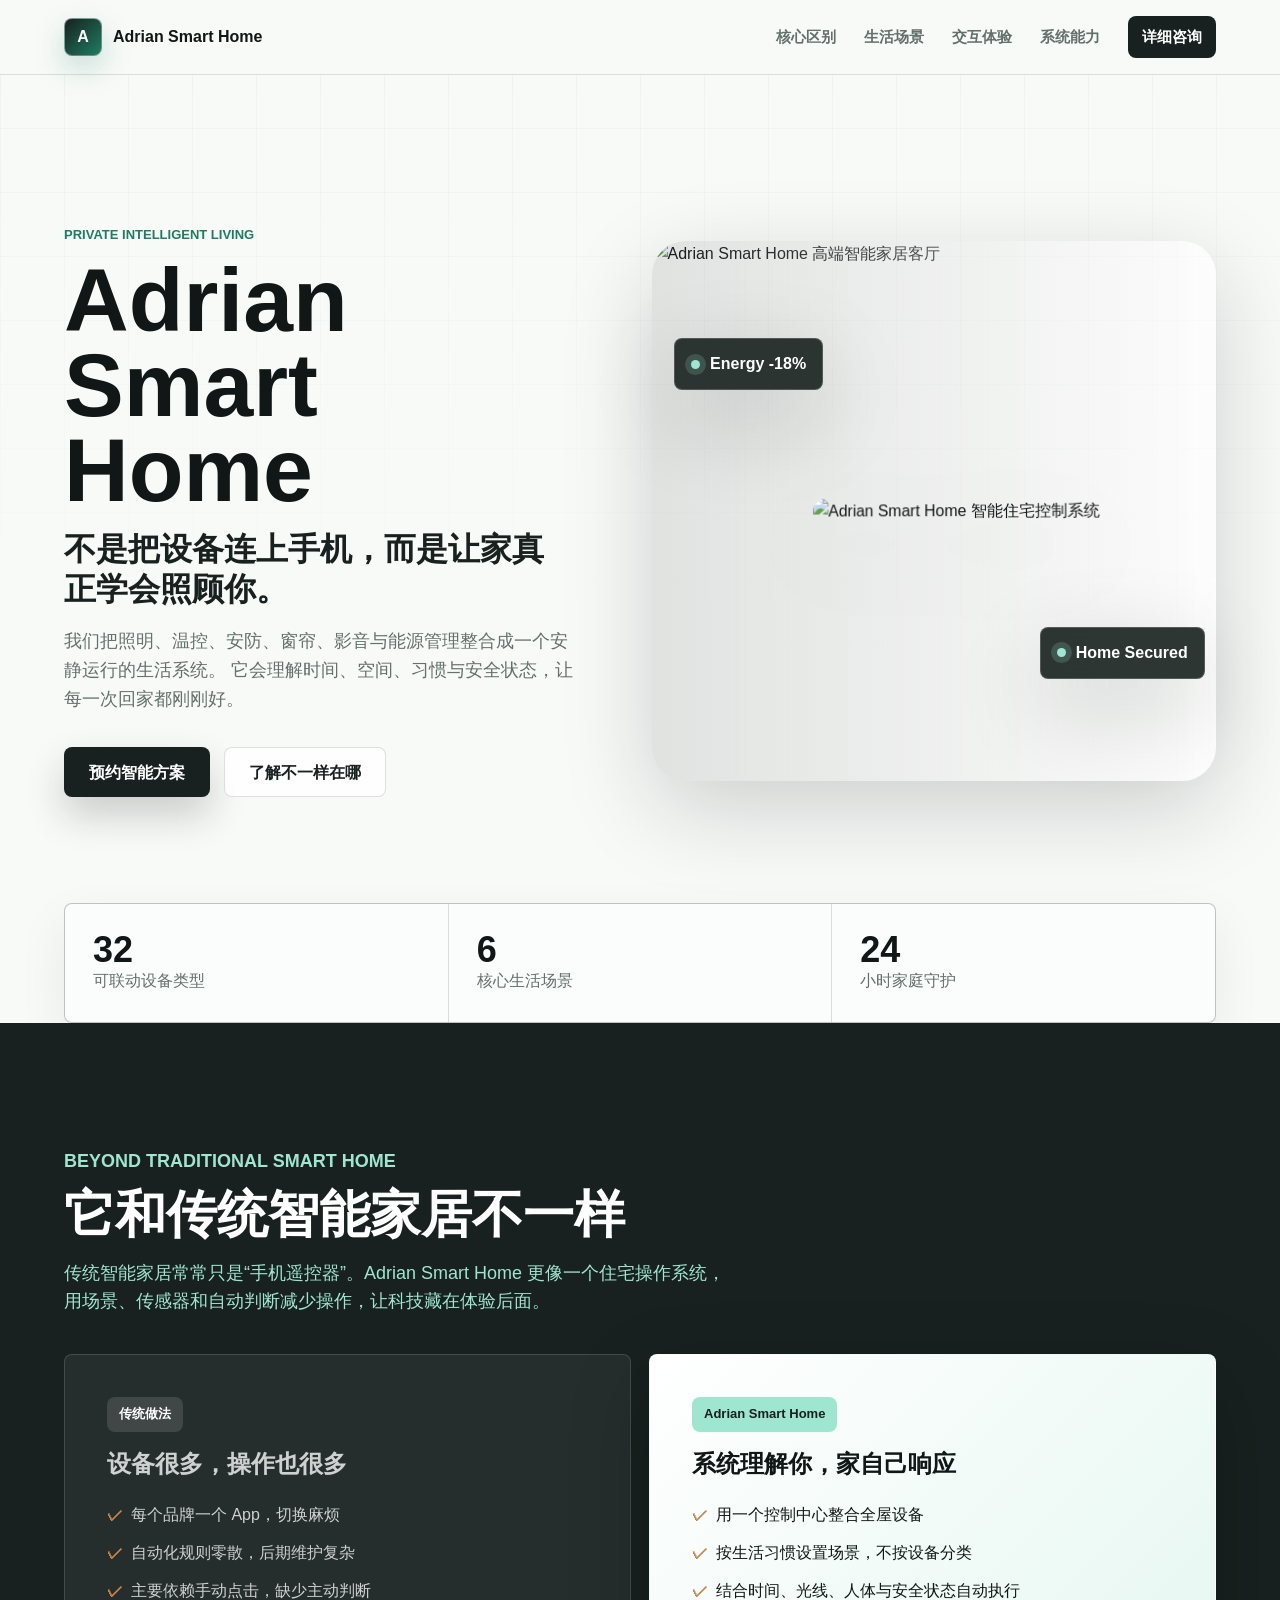
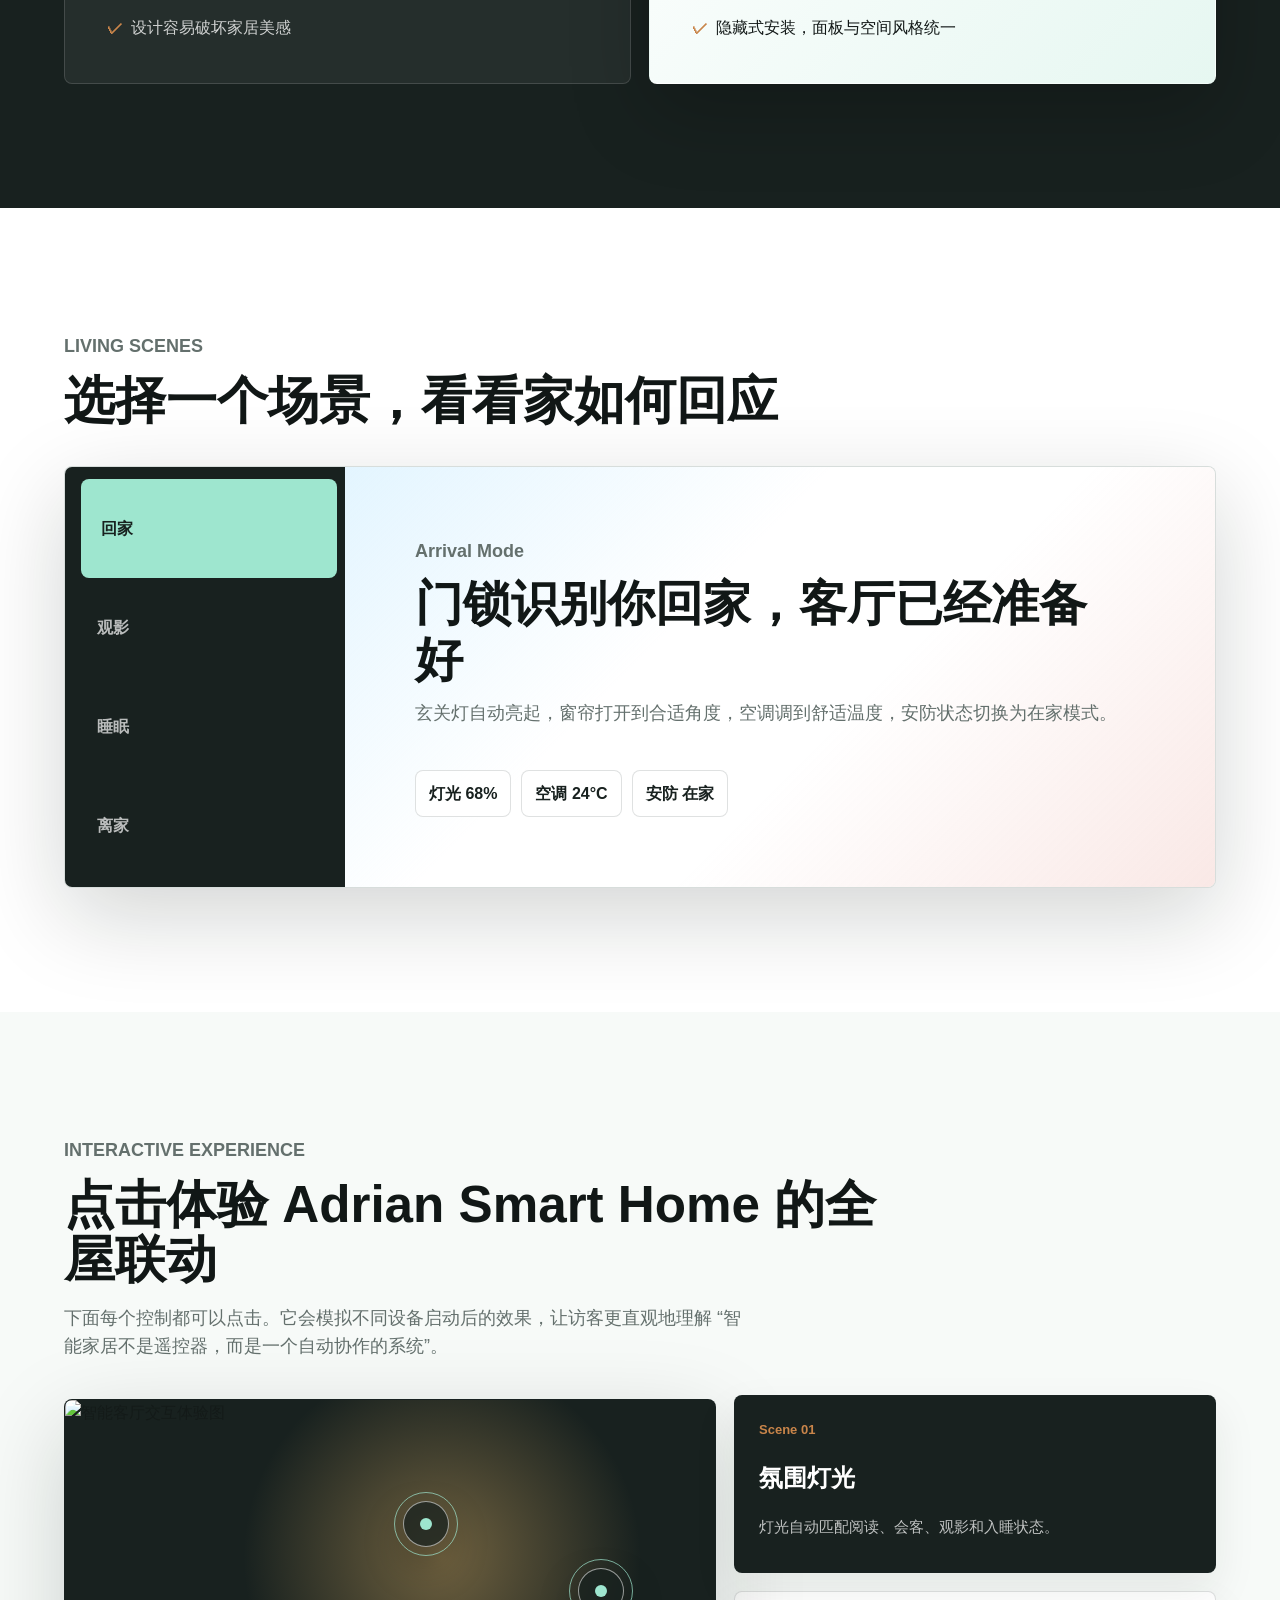
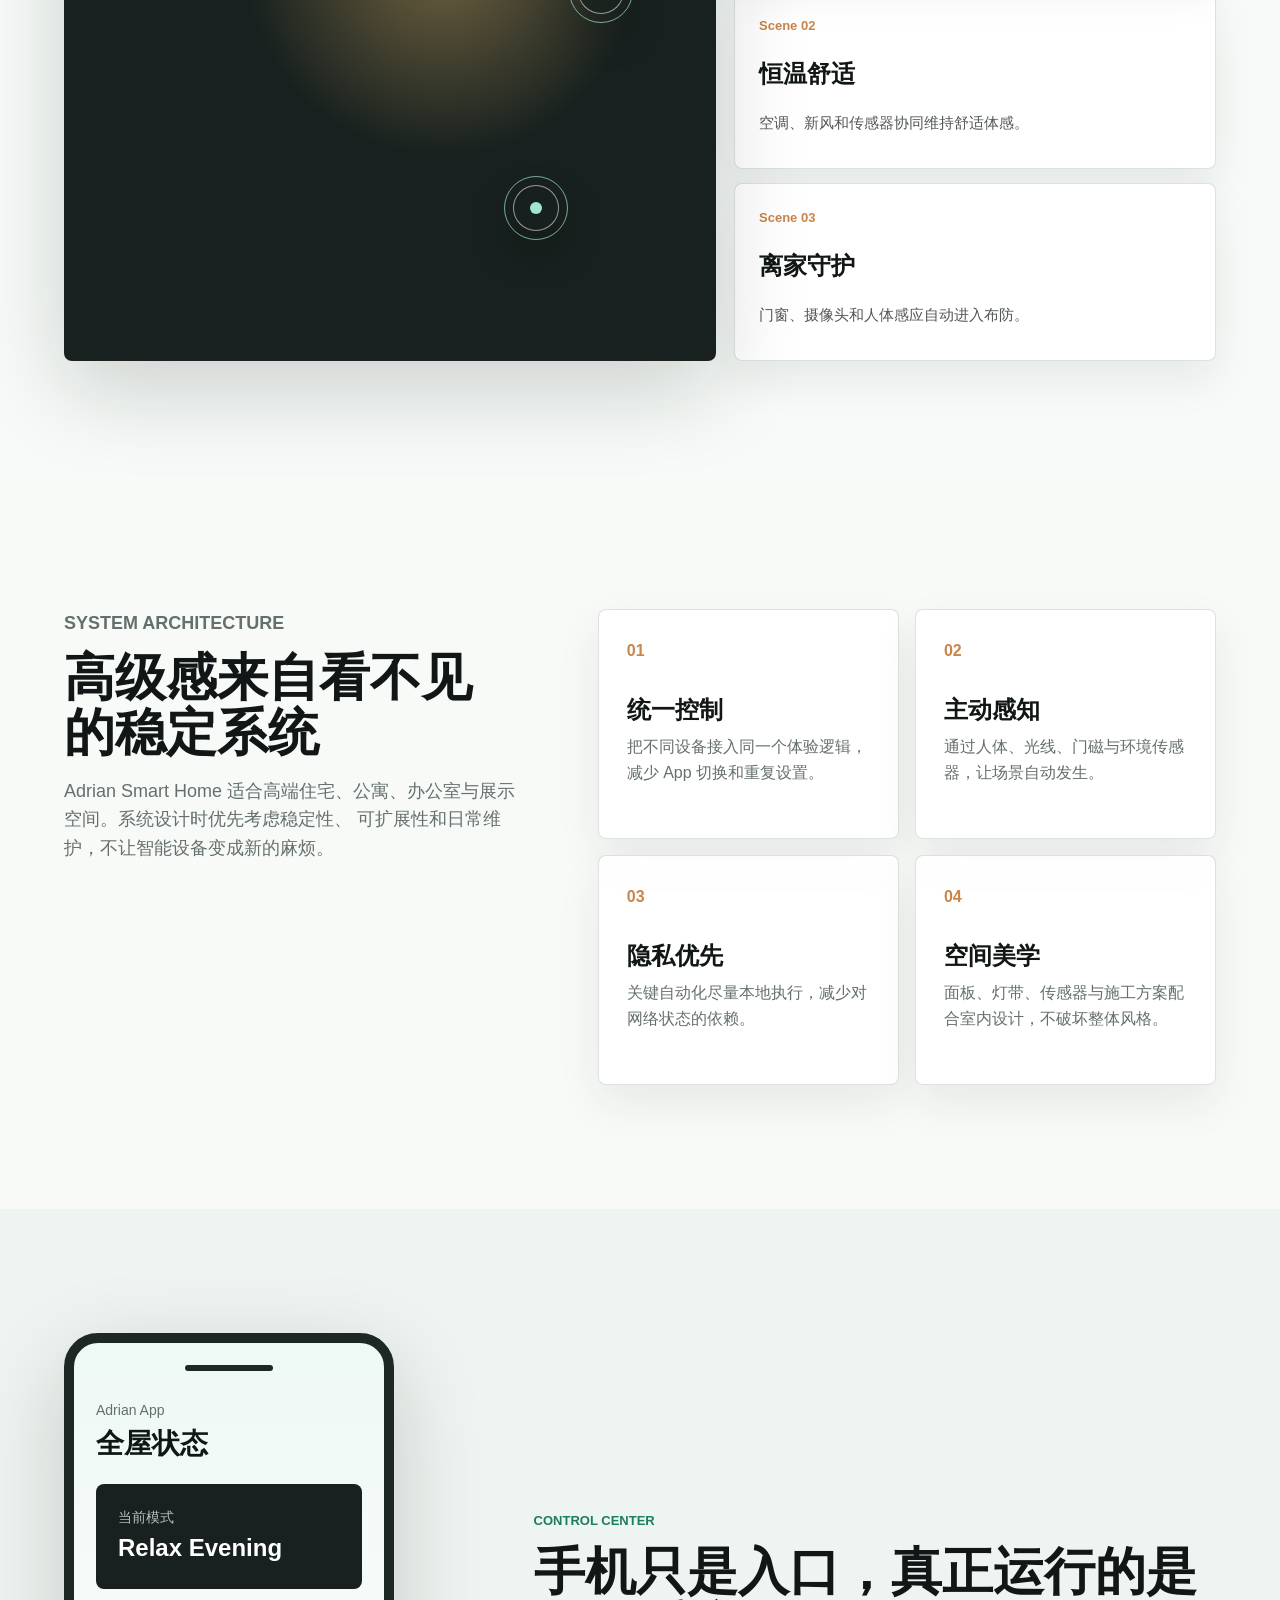
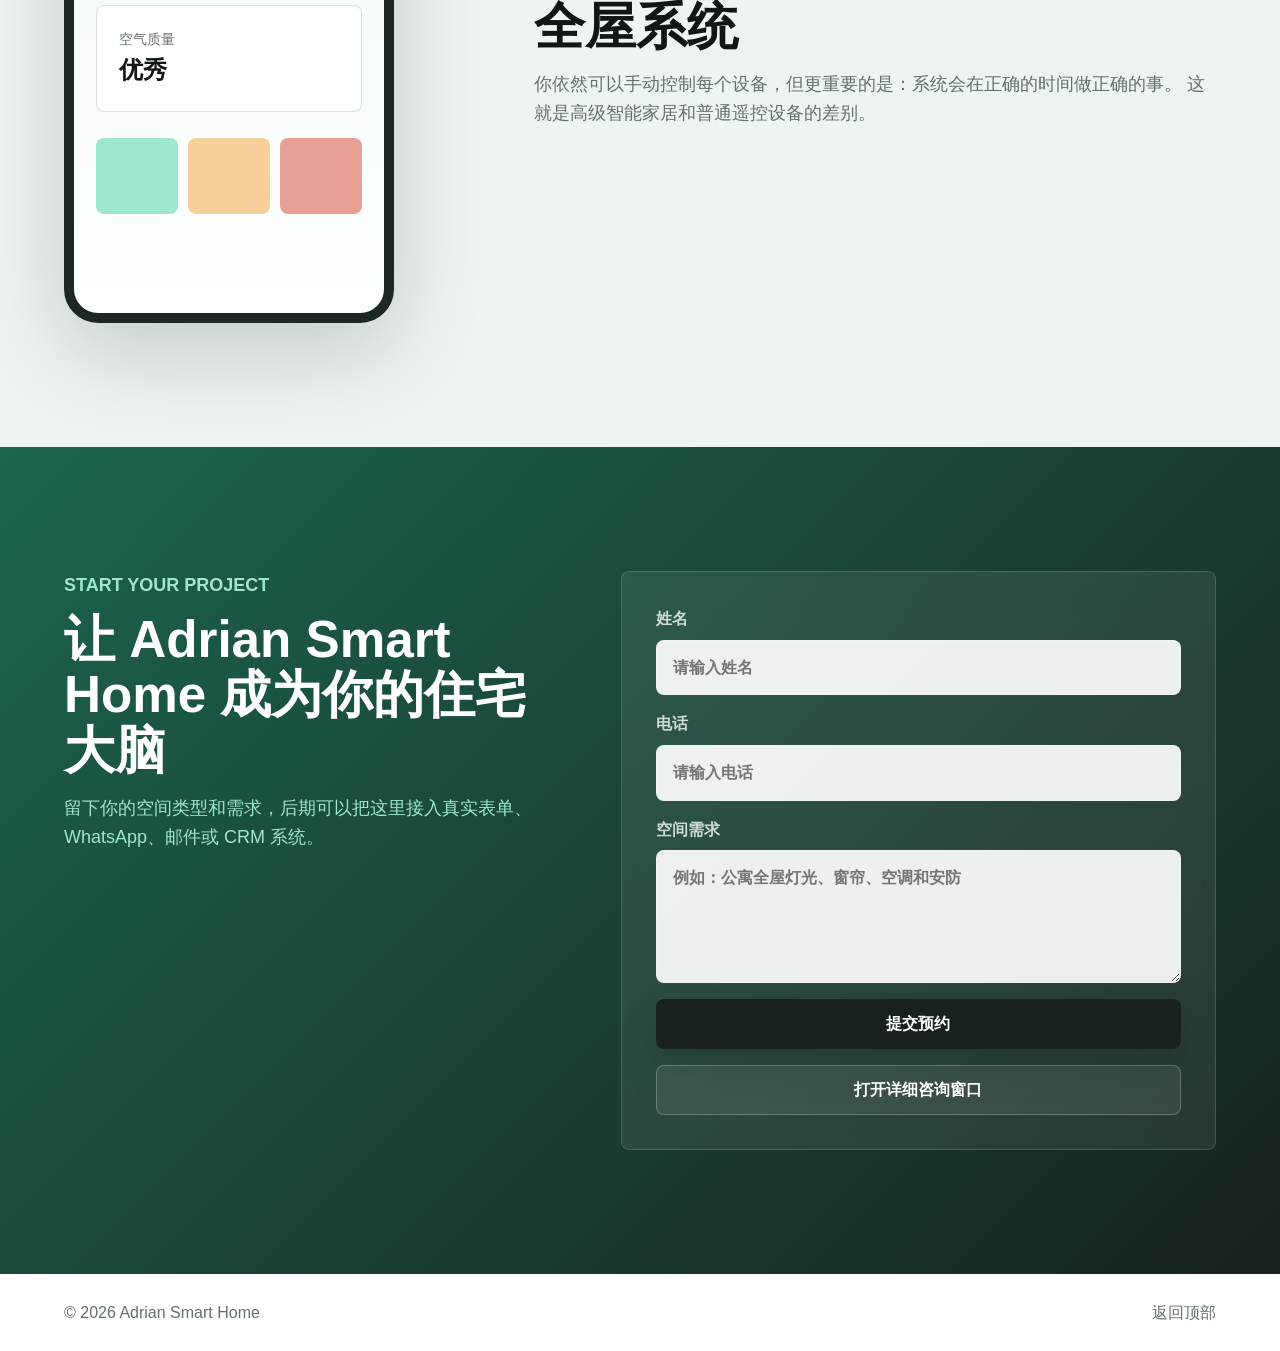
==== commit 6adc07ad: "Add files via upload" ====
--- a/index.html
+++ b/index.html
@@ -26,8 +26,9 @@
       <nav class="site-nav" aria-label="主导航">
         <a href="#difference">核心区别</a>
         <a href="#scenes">生活场景</a>
+        <a href="#experience">交互体验</a>
         <a href="#system">系统能力</a>
-        <a href="#contact">预约咨询</a>
+        <button class="nav-consult open-consult" type="button">详细咨询</button>
       </nav>
     </header>
 
@@ -48,9 +49,16 @@
         </div>
 
         <div class="hero-stage reveal" aria-label="智能家居系统视觉预览">
-          <div class="signal-ring one"></div>
-          <div class="signal-ring two"></div>
-          <img src="assets/smart-home-panel.svg" alt="Adrian Smart Home 智能住宅控制系统" />
+          <img
+            class="hero-photo"
+            src="assets/adrian-smart-home-interior.png"
+            alt="Adrian Smart Home 高端智能家居客厅"
+          />
+          <img
+            class="hero-panel"
+            src="assets/smart-home-panel.svg"
+            alt="Adrian Smart Home 智能住宅控制系统"
+          />
           <div class="live-chip chip-energy">
             <span></span>
             <strong>Energy -18%</strong>
@@ -137,6 +145,53 @@
               <span class="status-pill">空调 24°C</span>
               <span class="status-pill">安防 在家</span>
             </div>
+          </div>
+        </div>
+      </section>
+
+      <section class="section experience" id="experience">
+        <div class="section-heading reveal">
+          <p class="eyebrow">Interactive Experience</p>
+          <h2>点击体验 Adrian Smart Home 的全屋联动</h2>
+          <p>
+            下面每个控制都可以点击。它会模拟不同设备启动后的效果，让访客更直观地理解
+            “智能家居不是遥控器，而是一个自动协作的系统”。
+          </p>
+        </div>
+
+        <div class="experience-board reveal">
+          <div class="room-preview is-lights" aria-label="可交互智能家居房间预览">
+            <img src="assets/adrian-smart-home-interior.png" alt="智能客厅交互体验图" />
+            <span class="room-layer layer-lights"></span>
+            <span class="room-layer layer-security"></span>
+            <span class="room-layer layer-climate"></span>
+            <button class="hotspot hot-light" type="button" data-detail="lighting" aria-label="查看智能灯光详情">
+              <span></span>
+            </button>
+            <button class="hotspot hot-curtain" type="button" data-detail="curtain" aria-label="查看智能窗帘详情">
+              <span></span>
+            </button>
+            <button class="hotspot hot-security" type="button" data-detail="security" aria-label="查看安防详情">
+              <span></span>
+            </button>
+          </div>
+
+          <div class="control-panel">
+            <button class="control-card is-active" type="button" data-mode="lights">
+              <span>Scene 01</span>
+              <strong>氛围灯光</strong>
+              <small>灯光自动匹配阅读、会客、观影和入睡状态。</small>
+            </button>
+            <button class="control-card" type="button" data-mode="climate">
+              <span>Scene 02</span>
+              <strong>恒温舒适</strong>
+              <small>空调、新风和传感器协同维持舒适体感。</small>
+            </button>
+            <button class="control-card" type="button" data-mode="security">
+              <span>Scene 03</span>
+              <strong>离家守护</strong>
+              <small>门窗、摄像头和人体感应自动进入布防。</small>
+            </button>
           </div>
         </div>
       </section>
@@ -228,9 +283,42 @@
             <textarea name="message" rows="4" placeholder="例如：公寓全屋灯光、窗帘、空调和安防"></textarea>
           </label>
           <button class="button primary" type="submit">提交预约</button>
+          <button class="button secondary glass open-consult" type="button">打开详细咨询窗口</button>
         </form>
       </section>
     </main>
+
+    <dialog class="detail-dialog" id="detail-dialog" aria-labelledby="detail-title">
+      <button class="dialog-close" type="button" aria-label="关闭窗口">×</button>
+      <p class="eyebrow" id="detail-kicker">Smart Detail</p>
+      <h2 id="detail-title">智能灯光系统</h2>
+      <p id="detail-copy">
+        根据自然光、时间和生活场景自动调整亮度与色温，让空间始终保持舒服的层次。
+      </p>
+      <div class="dialog-points" id="detail-points">
+        <span>自动调光</span>
+        <span>场景预设</span>
+        <span>节能联动</span>
+      </div>
+      <a class="button primary" href="#contact">我要咨询这个方案</a>
+    </dialog>
+
+    <dialog class="consult-dialog" id="consult-dialog" aria-labelledby="consult-title">
+      <button class="dialog-close" type="button" aria-label="关闭窗口">×</button>
+      <p class="eyebrow">Project Consultation</p>
+      <h2 id="consult-title">详细咨询 Adrian Smart Home</h2>
+      <p>
+        你可以先准备这几项信息：房屋类型、面积、想做的设备、预算范围、是否已经装修。
+        后期这里可以接入 WhatsApp、邮箱、微信二维码或真实客户系统。
+      </p>
+      <div class="consult-options">
+        <span>全屋智能规划</span>
+        <span>灯光与窗帘</span>
+        <span>安防与门锁</span>
+        <span>影音与氛围</span>
+      </div>
+      <a class="button primary" href="#contact">填写预约表单</a>
+    </dialog>
 
     <footer class="site-footer">
       <span>© 2026 Adrian Smart Home</span>
--- a/styles.css
+++ b/styles.css
@@ -129,6 +129,16 @@
   transform: scaleX(1);
 }
 
+.nav-consult {
+  padding: 9px 14px;
+  color: var(--white);
+  border: 0;
+  border-radius: 8px;
+  background: var(--charcoal);
+  font-weight: 900;
+  cursor: pointer;
+}
+
 .nav-toggle {
   display: none;
   width: 42px;
@@ -249,6 +259,12 @@
   background: rgba(255, 255, 255, 0.72);
 }
 
+.button.glass {
+  color: var(--white);
+  border-color: rgba(255, 255, 255, 0.24);
+  background: rgba(255, 255, 255, 0.08);
+}
+
 .hero-stage {
   position: relative;
   display: grid;
@@ -257,11 +273,30 @@
   perspective: 1000px;
 }
 
-.hero-stage img {
+.hero-photo {
+  position: absolute;
+  inset: 0;
+  width: 100%;
+  height: 100%;
+  object-fit: cover;
+  border-radius: 34px;
+  box-shadow: var(--shadow);
+}
+
+.hero-stage::after {
+  position: absolute;
+  inset: 0;
+  content: "";
+  border-radius: 34px;
+  background: linear-gradient(90deg, rgba(17, 23, 22, 0.1), rgba(255, 255, 255, 0.52));
+}
+
+.hero-panel {
   position: relative;
-  z-index: 2;
-  width: min(100%, 760px);
-  border-radius: 34px;
+  z-index: 3;
+  width: min(72%, 520px);
+  margin-left: auto;
+  border-radius: 24px;
   filter: drop-shadow(0 34px 48px rgba(20, 54, 45, 0.2));
   transform: rotateX(2deg) rotateY(-5deg);
   animation: floatDevice 6s ease-in-out infinite;
@@ -429,6 +464,161 @@
   background: #ffffff;
 }
 
+.experience {
+  background: #f7faf8;
+}
+
+.experience-board {
+  display: grid;
+  grid-template-columns: minmax(0, 1.15fr) minmax(300px, 0.85fr);
+  gap: 18px;
+  align-items: stretch;
+}
+
+.room-preview {
+  position: relative;
+  min-height: 560px;
+  overflow: hidden;
+  border: 1px solid var(--line);
+  border-radius: 8px;
+  background: var(--charcoal);
+  box-shadow: var(--shadow);
+}
+
+.room-preview img {
+  width: 100%;
+  height: 100%;
+  min-height: 560px;
+  object-fit: cover;
+  transition: filter 0.35s ease, transform 0.35s ease;
+}
+
+.room-preview.is-lights img {
+  filter: brightness(1.12) saturate(1.12) sepia(0.08);
+}
+
+.room-preview.is-climate img {
+  filter: brightness(1.04) saturate(0.92) hue-rotate(8deg);
+}
+
+.room-preview.is-security img {
+  filter: brightness(0.72) saturate(0.82);
+}
+
+.room-layer {
+  position: absolute;
+  inset: 0;
+  opacity: 0;
+  pointer-events: none;
+  transition: opacity 0.35s ease;
+}
+
+.layer-lights {
+  background: radial-gradient(circle at 58% 28%, rgba(255, 202, 116, 0.38), transparent 36%);
+}
+
+.layer-climate {
+  background: linear-gradient(135deg, rgba(216, 241, 255, 0.36), transparent 55%);
+}
+
+.layer-security {
+  background:
+    linear-gradient(135deg, rgba(158, 230, 207, 0.2), transparent 45%),
+    repeating-linear-gradient(90deg, rgba(158, 230, 207, 0.13) 0 1px, transparent 1px 46px);
+}
+
+.room-preview.is-lights .layer-lights,
+.room-preview.is-climate .layer-climate,
+.room-preview.is-security .layer-security {
+  opacity: 1;
+}
+
+.hotspot {
+  position: absolute;
+  display: grid;
+  width: 46px;
+  height: 46px;
+  place-items: center;
+  border: 1px solid rgba(255, 255, 255, 0.55);
+  border-radius: 50%;
+  background: rgba(24, 33, 31, 0.76);
+  box-shadow: 0 18px 42px rgba(0, 0, 0, 0.28);
+  cursor: pointer;
+}
+
+.hotspot::after {
+  position: absolute;
+  inset: -10px;
+  content: "";
+  border: 1px solid rgba(158, 230, 207, 0.7);
+  border-radius: 50%;
+  animation: hotspotPulse 1.8s ease-out infinite;
+}
+
+.hotspot span {
+  width: 12px;
+  height: 12px;
+  border-radius: 50%;
+  background: var(--jade);
+}
+
+.hot-light {
+  top: 18%;
+  left: 52%;
+}
+
+.hot-curtain {
+  top: 30%;
+  right: 14%;
+}
+
+.hot-security {
+  right: 24%;
+  bottom: 23%;
+}
+
+.control-panel {
+  display: grid;
+  gap: 14px;
+}
+
+.control-card {
+  display: grid;
+  gap: 8px;
+  padding: 24px;
+  color: var(--ink);
+  border: 1px solid var(--line);
+  border-radius: 8px;
+  background: var(--white);
+  text-align: left;
+  cursor: pointer;
+  box-shadow: 0 18px 44px rgba(24, 33, 31, 0.08);
+  transition: transform 0.22s ease, background 0.22s ease, color 0.22s ease;
+}
+
+.control-card:hover,
+.control-card.is-active {
+  color: var(--white);
+  background: var(--charcoal);
+  transform: translateY(-4px);
+}
+
+.control-card span {
+  color: var(--copper);
+  font-size: 13px;
+  font-weight: 900;
+}
+
+.control-card strong {
+  font-size: 24px;
+}
+
+.control-card small {
+  color: currentColor;
+  opacity: 0.72;
+  font-size: 15px;
+}
+
 .scene-switcher {
   display: grid;
   grid-template-columns: 280px minmax(0, 1fr);
@@ -704,6 +894,57 @@
   background: var(--white);
 }
 
+.detail-dialog,
+.consult-dialog {
+  width: min(92vw, 620px);
+  padding: clamp(26px, 4vw, 42px);
+  color: var(--ink);
+  border: 0;
+  border-radius: 8px;
+  background: var(--white);
+  box-shadow: 0 40px 120px rgba(0, 0, 0, 0.36);
+}
+
+.detail-dialog::backdrop,
+.consult-dialog::backdrop {
+  background: rgba(10, 18, 16, 0.58);
+  backdrop-filter: blur(8px);
+}
+
+.dialog-close {
+  position: absolute;
+  top: 14px;
+  right: 14px;
+  display: grid;
+  width: 38px;
+  height: 38px;
+  place-items: center;
+  color: var(--ink);
+  border: 1px solid var(--line);
+  border-radius: 8px;
+  background: var(--white);
+  cursor: pointer;
+  font-size: 24px;
+  line-height: 1;
+}
+
+.dialog-points,
+.consult-options {
+  display: flex;
+  flex-wrap: wrap;
+  gap: 10px;
+  margin: 24px 0;
+}
+
+.dialog-points span,
+.consult-options span {
+  padding: 10px 13px;
+  border: 1px solid var(--line);
+  border-radius: 8px;
+  background: var(--soft);
+  font-weight: 800;
+}
+
 .reveal {
   opacity: 0;
   transform: translateY(24px);
@@ -746,6 +987,17 @@
   }
   50% {
     transform: translateY(-10px);
+  }
+}
+
+@keyframes hotspotPulse {
+  0% {
+    opacity: 0.9;
+    transform: scale(0.75);
+  }
+  100% {
+    opacity: 0;
+    transform: scale(1.35);
   }
 }
 
@@ -789,8 +1041,15 @@
     padding: 13px 10px;
   }
 
+  .nav-consult {
+    width: 100%;
+    margin-top: 6px;
+    text-align: left;
+  }
+
   .hero,
   .comparison,
+  .experience-board,
   .system,
   .app-preview,
   .contact {
@@ -805,6 +1064,10 @@
     min-height: 420px;
   }
 
+  .hero-panel {
+    width: min(76%, 420px);
+  }
+
   .metrics {
     grid-template-columns: 1fr;
   }
@@ -860,6 +1123,15 @@
     min-height: 330px;
   }
 
+  .hero-panel {
+    display: none;
+  }
+
+  .room-preview,
+  .room-preview img {
+    min-height: 360px;
+  }
+
   .live-chip {
     position: static;
     margin: 8px;
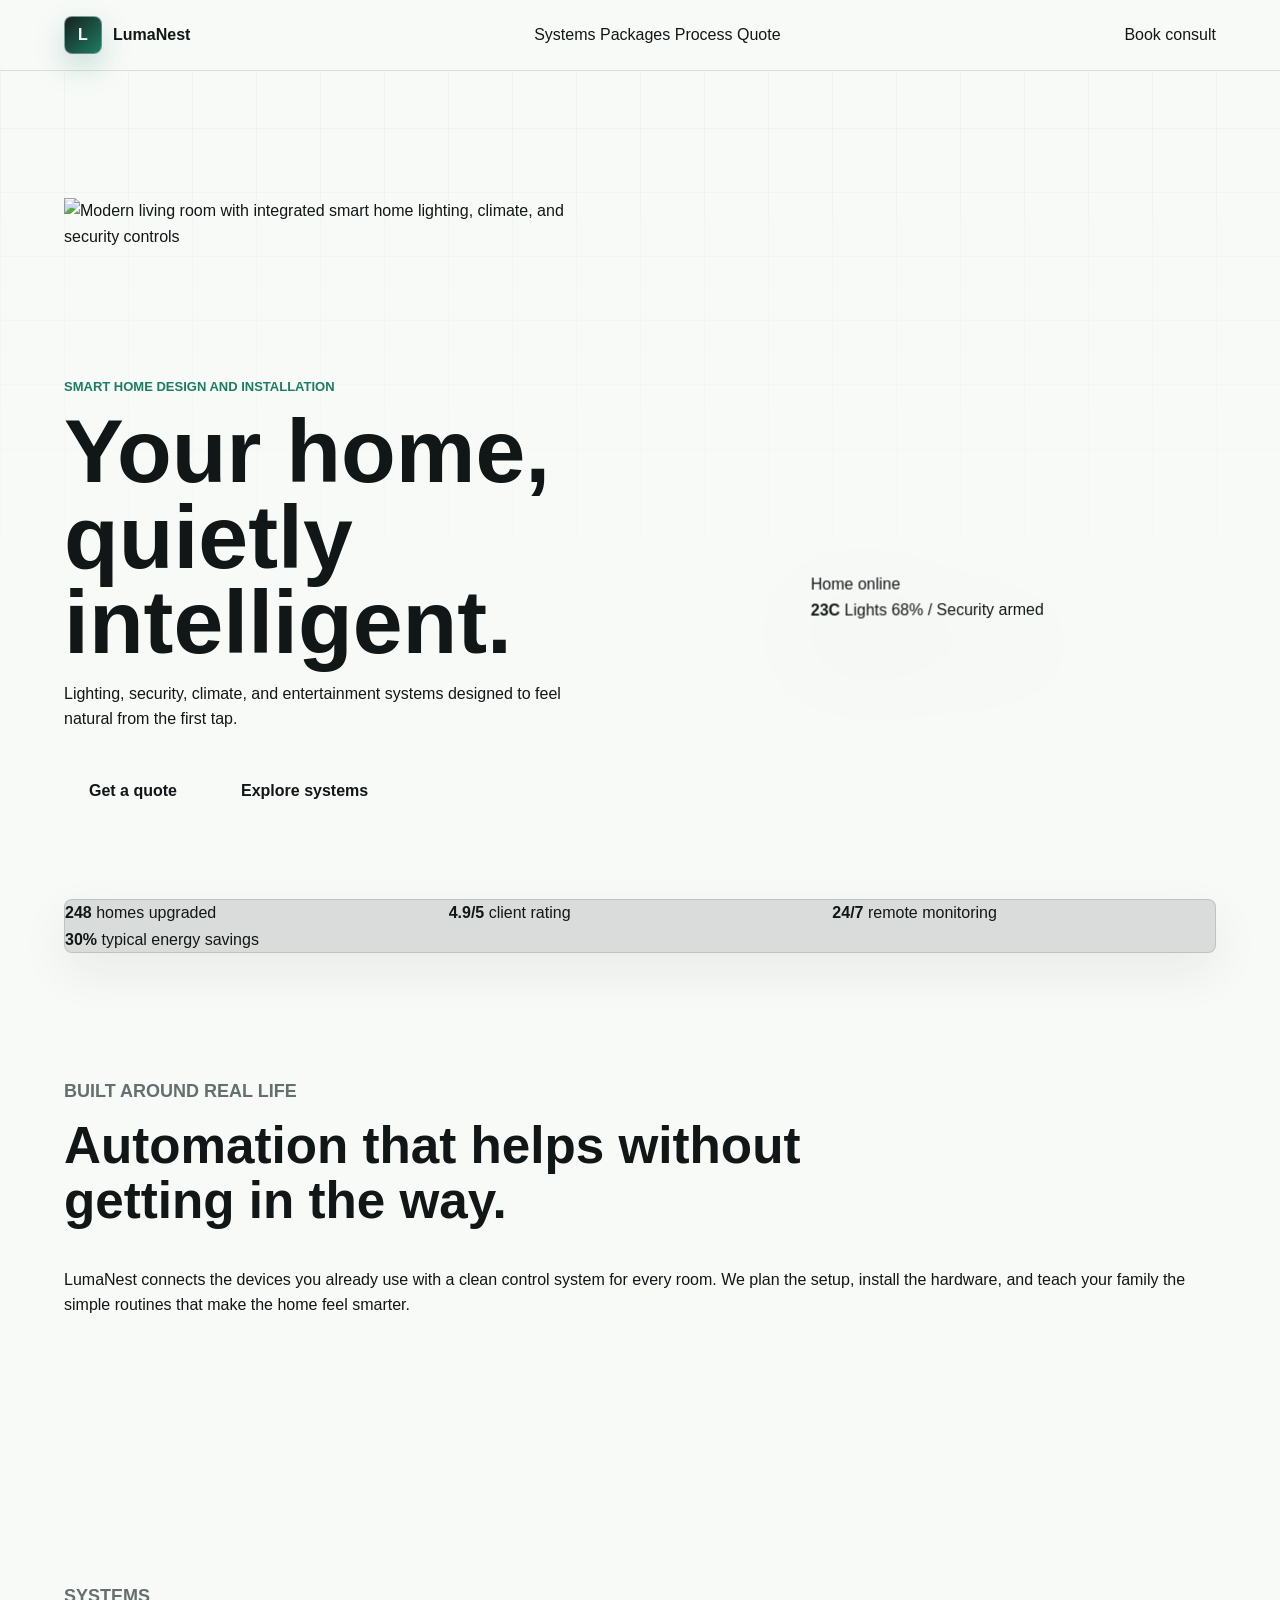
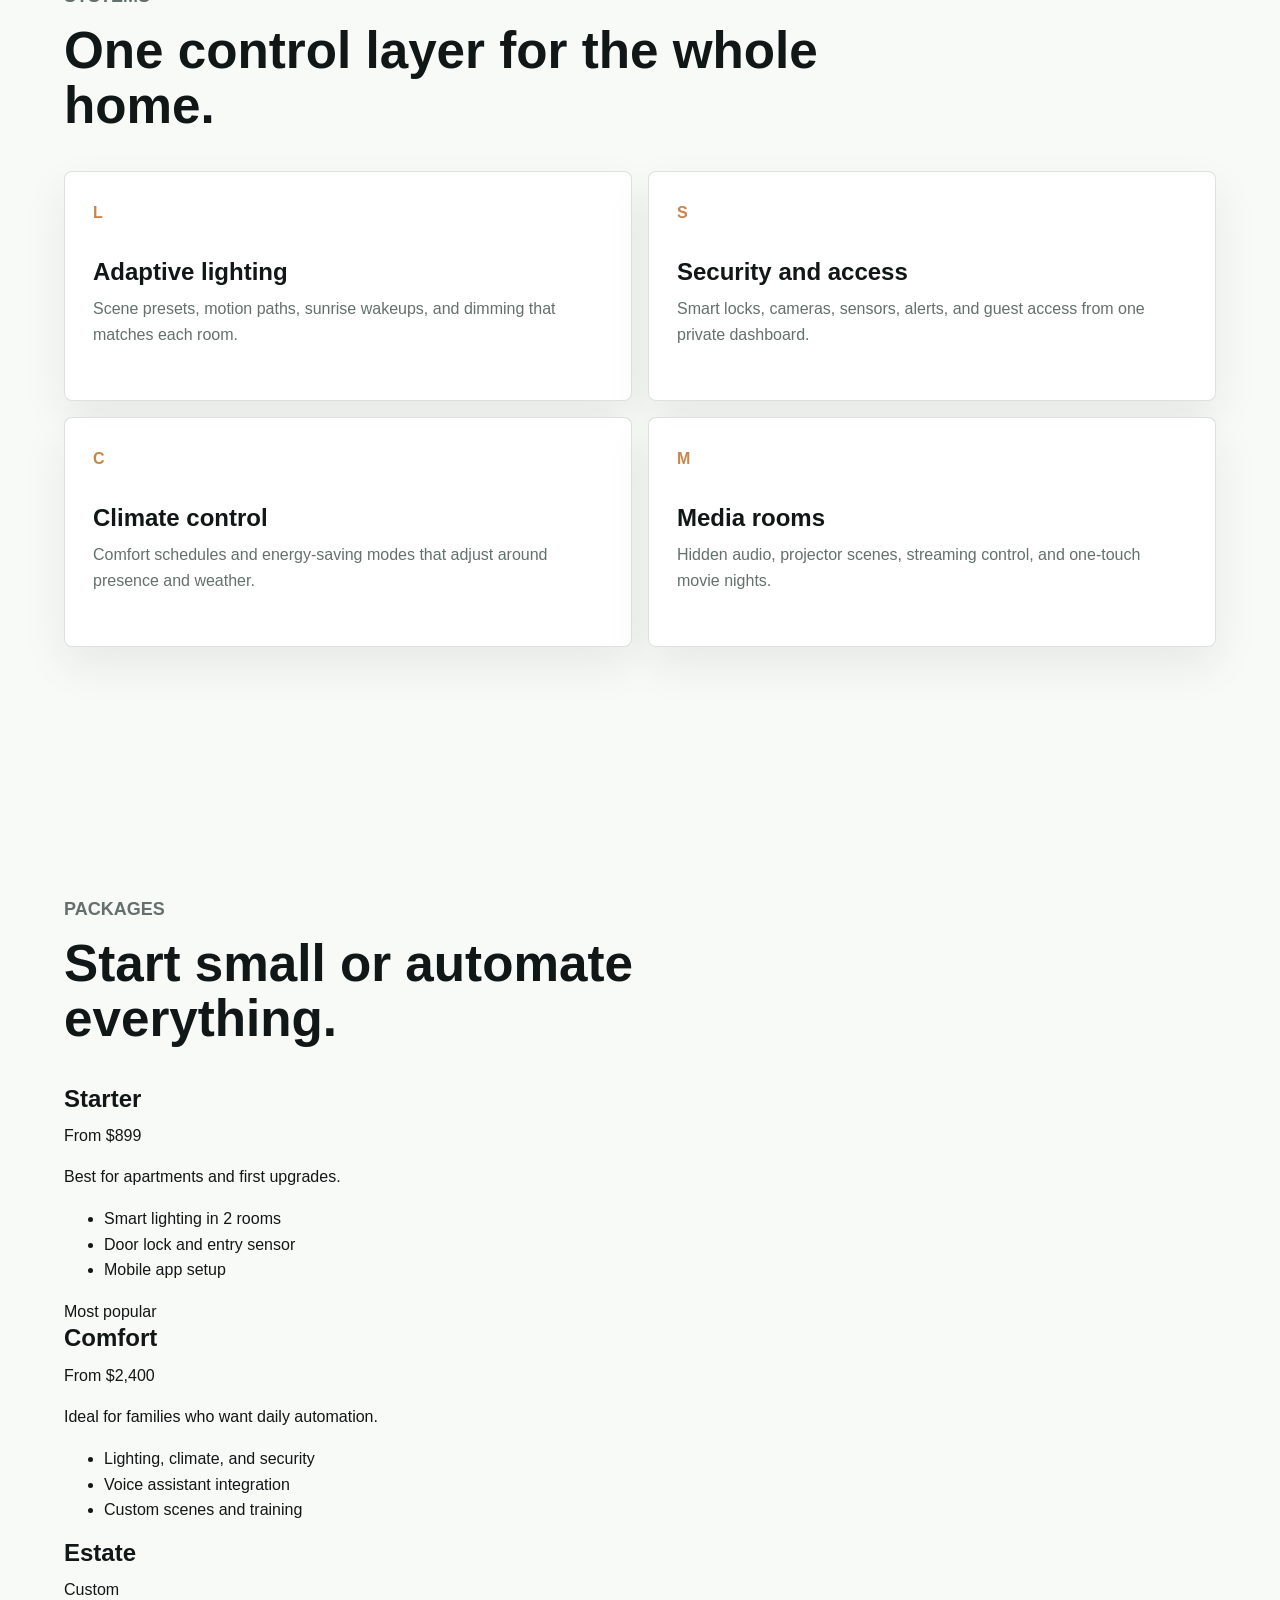
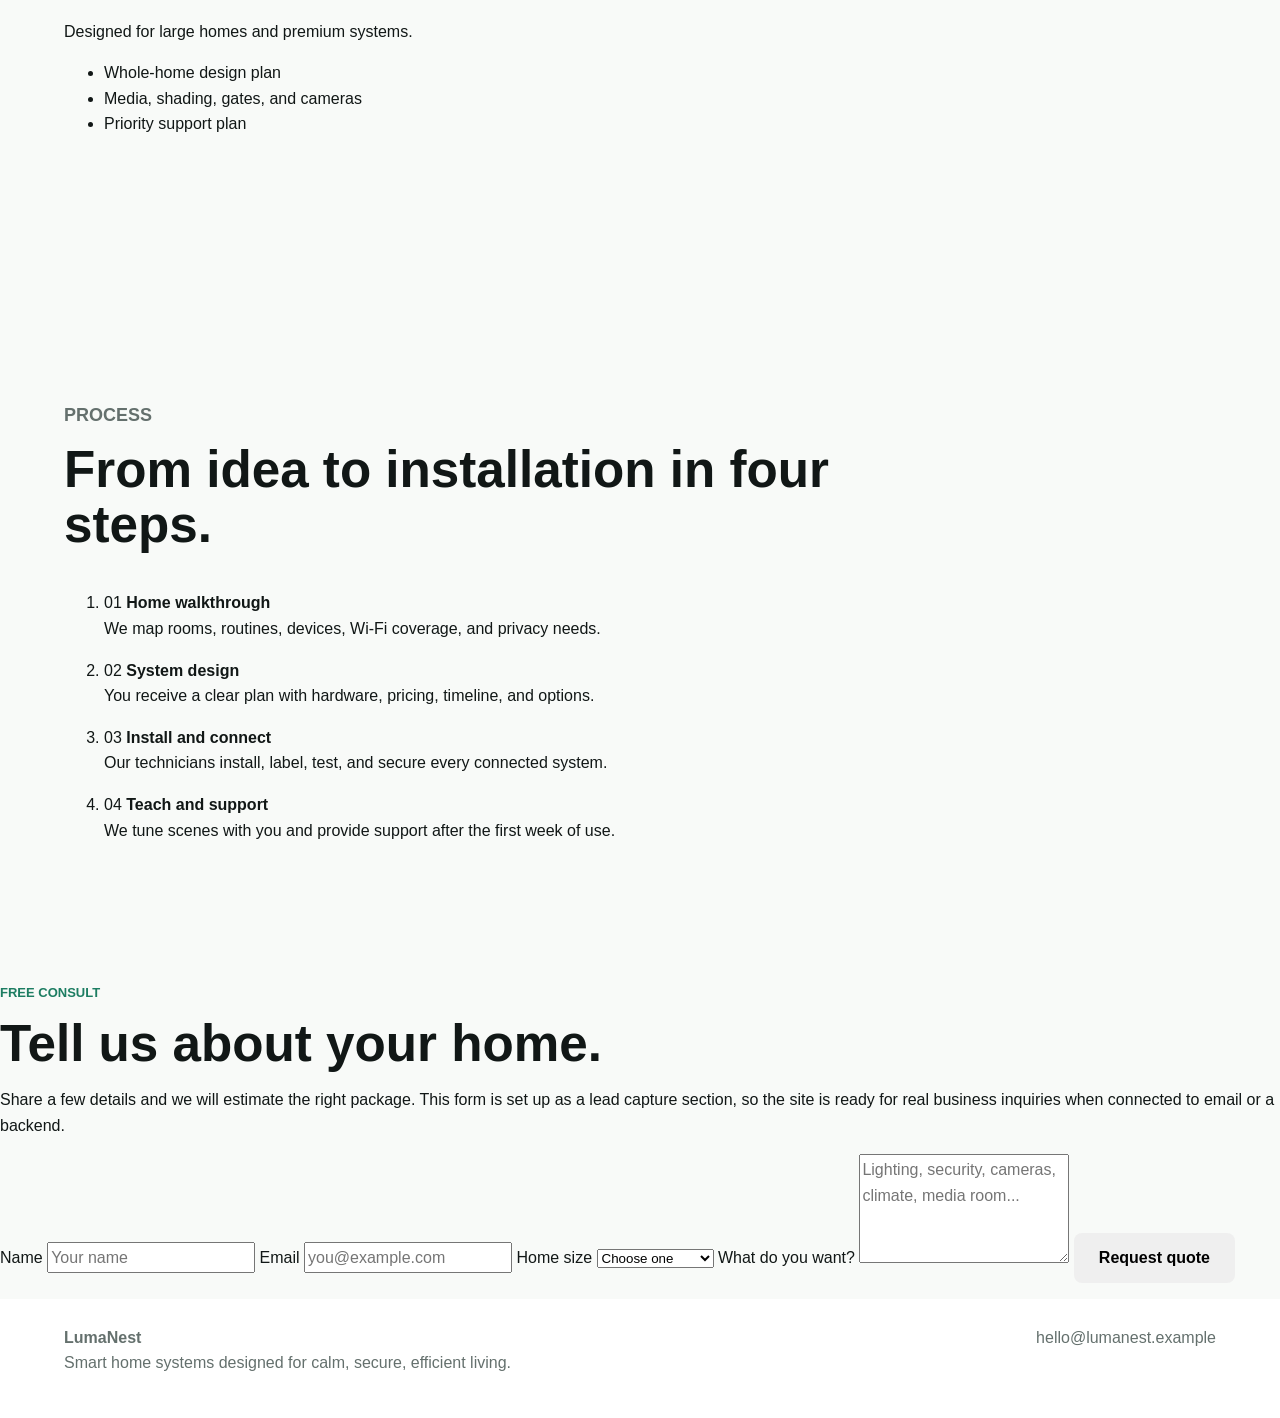
==== commit e8da5b1c: "Add files via upload" ====
--- a/index.html
+++ b/index.html
@@ -1,328 +1,246 @@
-<!DOCTYPE html>
-<html lang="zh-CN">
+<!doctype html>
+<html lang="en">
   <head>
     <meta charset="UTF-8" />
     <meta name="viewport" content="width=device-width, initial-scale=1.0" />
-    <title>Adrian Smart Home | 高端全屋智能</title>
     <meta
       name="description"
-      content="Adrian Smart Home 打造更主动、更安静、更懂人的全屋智能体验。"
+      content="LumaNest designs smart home systems for lighting, security, climate, entertainment, and automation."
     />
+    <title>LumaNest Smart Homes</title>
     <link rel="stylesheet" href="styles.css" />
   </head>
   <body>
     <header class="site-header">
-      <a class="brand" href="#" aria-label="Adrian Smart Home 首页">
-        <span class="brand-mark">A</span>
-        <span class="brand-name">Adrian Smart Home</span>
+      <a class="brand" href="#top" aria-label="LumaNest home">
+        <span class="brand-mark">L</span>
+        <span>LumaNest</span>
       </a>
-
-      <button class="nav-toggle" type="button" aria-label="打开导航" aria-expanded="false">
-        <span></span>
-        <span></span>
-        <span></span>
-      </button>
-
-      <nav class="site-nav" aria-label="主导航">
-        <a href="#difference">核心区别</a>
-        <a href="#scenes">生活场景</a>
-        <a href="#experience">交互体验</a>
-        <a href="#system">系统能力</a>
-        <button class="nav-consult open-consult" type="button">详细咨询</button>
+      <nav class="nav-links" aria-label="Main navigation">
+        <a href="#systems">Systems</a>
+        <a href="#packages">Packages</a>
+        <a href="#process">Process</a>
+        <a href="#quote">Quote</a>
       </nav>
+      <a class="header-action" href="#quote">Book consult</a>
     </header>
 
-    <main>
+    <main id="top">
       <section class="hero" aria-labelledby="hero-title">
-        <div class="hero-copy reveal">
-          <p class="eyebrow">Private Intelligent Living</p>
-          <h1 id="hero-title">Adrian Smart Home</h1>
-          <p class="hero-lead">不是把设备连上手机，而是让家真正学会照顾你。</p>
-          <p class="hero-text">
-            我们把照明、温控、安防、窗帘、影音与能源管理整合成一个安静运行的生活系统。
-            它会理解时间、空间、习惯与安全状态，让每一次回家都刚刚好。
+        <img
+          class="hero-image"
+          src="assets/smart-home-hero.png"
+          alt="Modern living room with integrated smart home lighting, climate, and security controls"
+        />
+        <div class="hero-overlay"></div>
+        <div class="hero-content">
+          <p class="eyebrow">Smart home design and installation</p>
+          <h1 id="hero-title">Your home, quietly intelligent.</h1>
+          <p class="hero-copy">
+            Lighting, security, climate, and entertainment systems designed to
+            feel natural from the first tap.
           </p>
           <div class="hero-actions">
-            <a class="button primary" href="#contact">预约智能方案</a>
-            <a class="button secondary" href="#difference">了解不一样在哪</a>
+            <a class="button button-primary" href="#quote">Get a quote</a>
+            <a class="button button-secondary" href="#systems">Explore systems</a>
           </div>
         </div>
-
-        <div class="hero-stage reveal" aria-label="智能家居系统视觉预览">
-          <img
-            class="hero-photo"
-            src="assets/adrian-smart-home-interior.png"
-            alt="Adrian Smart Home 高端智能家居客厅"
-          />
-          <img
-            class="hero-panel"
-            src="assets/smart-home-panel.svg"
-            alt="Adrian Smart Home 智能住宅控制系统"
-          />
-          <div class="live-chip chip-energy">
-            <span></span>
-            <strong>Energy -18%</strong>
+        <div class="hero-panel" aria-label="Live home status">
+          <div>
+            <span class="status-dot"></span>
+            <span>Home online</span>
           </div>
-          <div class="live-chip chip-secure">
-            <span></span>
-            <strong>Home Secured</strong>
-          </div>
-        </div>
-      </section>
-
-      <section class="metrics" aria-label="Adrian Smart Home 数据亮点">
-        <div class="metric reveal">
-          <strong data-count="32">0</strong>
-          <span>可联动设备类型</span>
-        </div>
-        <div class="metric reveal">
-          <strong data-count="6">0</strong>
-          <span>核心生活场景</span>
-        </div>
-        <div class="metric reveal">
-          <strong data-count="24">0</strong>
-          <span>小时家庭守护</span>
-        </div>
-      </section>
-
-      <section class="section difference" id="difference">
-        <div class="section-heading reveal">
-          <p class="eyebrow">Beyond Traditional Smart Home</p>
-          <h2>它和传统智能家居不一样</h2>
+          <strong>23C</strong>
+          <span>Lights 68% / Security armed</span>
+        </div>
+      </section>
+
+      <section class="metrics" aria-label="Company highlights">
+        <div>
+          <strong>248</strong>
+          <span>homes upgraded</span>
+        </div>
+        <div>
+          <strong>4.9/5</strong>
+          <span>client rating</span>
+        </div>
+        <div>
+          <strong>24/7</strong>
+          <span>remote monitoring</span>
+        </div>
+        <div>
+          <strong>30%</strong>
+          <span>typical energy savings</span>
+        </div>
+      </section>
+
+      <section class="section intro">
+        <div class="section-heading">
+          <p class="eyebrow">Built around real life</p>
+          <h2>Automation that helps without getting in the way.</h2>
+        </div>
+        <p>
+          LumaNest connects the devices you already use with a clean control
+          system for every room. We plan the setup, install the hardware, and
+          teach your family the simple routines that make the home feel smarter.
+        </p>
+      </section>
+
+      <section class="section systems" id="systems" aria-labelledby="systems-title">
+        <div class="section-heading">
+          <p class="eyebrow">Systems</p>
+          <h2 id="systems-title">One control layer for the whole home.</h2>
+        </div>
+        <div class="system-grid">
+          <article class="system-card">
+            <span class="icon">L</span>
+            <h3>Adaptive lighting</h3>
+            <p>Scene presets, motion paths, sunrise wakeups, and dimming that matches each room.</p>
+          </article>
+          <article class="system-card">
+            <span class="icon">S</span>
+            <h3>Security and access</h3>
+            <p>Smart locks, cameras, sensors, alerts, and guest access from one private dashboard.</p>
+          </article>
+          <article class="system-card">
+            <span class="icon">C</span>
+            <h3>Climate control</h3>
+            <p>Comfort schedules and energy-saving modes that adjust around presence and weather.</p>
+          </article>
+          <article class="system-card">
+            <span class="icon">M</span>
+            <h3>Media rooms</h3>
+            <p>Hidden audio, projector scenes, streaming control, and one-touch movie nights.</p>
+          </article>
+        </div>
+      </section>
+
+      <section class="section packages" id="packages" aria-labelledby="packages-title">
+        <div class="section-heading">
+          <p class="eyebrow">Packages</p>
+          <h2 id="packages-title">Start small or automate everything.</h2>
+        </div>
+        <div class="package-grid">
+          <article class="package-card">
+            <h3>Starter</h3>
+            <p class="price">From $899</p>
+            <p>Best for apartments and first upgrades.</p>
+            <ul>
+              <li>Smart lighting in 2 rooms</li>
+              <li>Door lock and entry sensor</li>
+              <li>Mobile app setup</li>
+            </ul>
+          </article>
+          <article class="package-card featured">
+            <span class="tag">Most popular</span>
+            <h3>Comfort</h3>
+            <p class="price">From $2,400</p>
+            <p>Ideal for families who want daily automation.</p>
+            <ul>
+              <li>Lighting, climate, and security</li>
+              <li>Voice assistant integration</li>
+              <li>Custom scenes and training</li>
+            </ul>
+          </article>
+          <article class="package-card">
+            <h3>Estate</h3>
+            <p class="price">Custom</p>
+            <p>Designed for large homes and premium systems.</p>
+            <ul>
+              <li>Whole-home design plan</li>
+              <li>Media, shading, gates, and cameras</li>
+              <li>Priority support plan</li>
+            </ul>
+          </article>
+        </div>
+      </section>
+
+      <section class="section process" id="process" aria-labelledby="process-title">
+        <div class="section-heading">
+          <p class="eyebrow">Process</p>
+          <h2 id="process-title">From idea to installation in four steps.</h2>
+        </div>
+        <ol class="steps">
+          <li>
+            <span>01</span>
+            <strong>Home walkthrough</strong>
+            <p>We map rooms, routines, devices, Wi-Fi coverage, and privacy needs.</p>
+          </li>
+          <li>
+            <span>02</span>
+            <strong>System design</strong>
+            <p>You receive a clear plan with hardware, pricing, timeline, and options.</p>
+          </li>
+          <li>
+            <span>03</span>
+            <strong>Install and connect</strong>
+            <p>Our technicians install, label, test, and secure every connected system.</p>
+          </li>
+          <li>
+            <span>04</span>
+            <strong>Teach and support</strong>
+            <p>We tune scenes with you and provide support after the first week of use.</p>
+          </li>
+        </ol>
+      </section>
+
+      <section class="quote-section" id="quote" aria-labelledby="quote-title">
+        <div>
+          <p class="eyebrow">Free consult</p>
+          <h2 id="quote-title">Tell us about your home.</h2>
           <p>
-            传统智能家居常常只是“手机遥控器”。Adrian Smart Home 更像一个住宅操作系统，
-            用场景、传感器和自动判断减少操作，让科技藏在体验后面。
+            Share a few details and we will estimate the right package. This
+            form is set up as a lead capture section, so the site is ready for
+            real business inquiries when connected to email or a backend.
           </p>
         </div>
-
-        <div class="comparison">
-          <article class="compare-card old reveal">
-            <span class="compare-label">传统做法</span>
-            <h3>设备很多，操作也很多</h3>
-            <ul>
-              <li>每个品牌一个 App，切换麻烦</li>
-              <li>自动化规则零散，后期维护复杂</li>
-              <li>主要依赖手动点击，缺少主动判断</li>
-              <li>设计容易破坏家居美感</li>
-            </ul>
-          </article>
-
-          <article class="compare-card premium reveal">
-            <span class="compare-label">Adrian Smart Home</span>
-            <h3>系统理解你，家自己响应</h3>
-            <ul>
-              <li>用一个控制中心整合全屋设备</li>
-              <li>按生活习惯设置场景，不按设备分类</li>
-              <li>结合时间、光线、人体与安全状态自动执行</li>
-              <li>隐藏式安装，面板与空间风格统一</li>
-            </ul>
-          </article>
-        </div>
-      </section>
-
-      <section class="section scenes" id="scenes">
-        <div class="section-heading reveal">
-          <p class="eyebrow">Living Scenes</p>
-          <h2>选择一个场景，看看家如何回应</h2>
-        </div>
-
-        <div class="scene-switcher reveal">
-          <div class="scene-tabs" role="tablist" aria-label="智能生活场景">
-            <button class="scene-tab is-active" type="button" data-scene="arrival">回家</button>
-            <button class="scene-tab" type="button" data-scene="movie">观影</button>
-            <button class="scene-tab" type="button" data-scene="sleep">睡眠</button>
-            <button class="scene-tab" type="button" data-scene="away">离家</button>
-          </div>
-
-          <div class="scene-panel" aria-live="polite">
-            <p class="scene-kicker">Arrival Mode</p>
-            <h3 id="scene-title">门锁识别你回家，客厅已经准备好</h3>
-            <p id="scene-copy">
-              玄关灯自动亮起，窗帘打开到合适角度，空调调到舒适温度，安防状态切换为在家模式。
-            </p>
-            <div class="scene-status">
-              <span class="status-pill">灯光 68%</span>
-              <span class="status-pill">空调 24°C</span>
-              <span class="status-pill">安防 在家</span>
-            </div>
-          </div>
-        </div>
-      </section>
-
-      <section class="section experience" id="experience">
-        <div class="section-heading reveal">
-          <p class="eyebrow">Interactive Experience</p>
-          <h2>点击体验 Adrian Smart Home 的全屋联动</h2>
-          <p>
-            下面每个控制都可以点击。它会模拟不同设备启动后的效果，让访客更直观地理解
-            “智能家居不是遥控器，而是一个自动协作的系统”。
-          </p>
-        </div>
-
-        <div class="experience-board reveal">
-          <div class="room-preview is-lights" aria-label="可交互智能家居房间预览">
-            <img src="assets/adrian-smart-home-interior.png" alt="智能客厅交互体验图" />
-            <span class="room-layer layer-lights"></span>
-            <span class="room-layer layer-security"></span>
-            <span class="room-layer layer-climate"></span>
-            <button class="hotspot hot-light" type="button" data-detail="lighting" aria-label="查看智能灯光详情">
-              <span></span>
-            </button>
-            <button class="hotspot hot-curtain" type="button" data-detail="curtain" aria-label="查看智能窗帘详情">
-              <span></span>
-            </button>
-            <button class="hotspot hot-security" type="button" data-detail="security" aria-label="查看安防详情">
-              <span></span>
-            </button>
-          </div>
-
-          <div class="control-panel">
-            <button class="control-card is-active" type="button" data-mode="lights">
-              <span>Scene 01</span>
-              <strong>氛围灯光</strong>
-              <small>灯光自动匹配阅读、会客、观影和入睡状态。</small>
-            </button>
-            <button class="control-card" type="button" data-mode="climate">
-              <span>Scene 02</span>
-              <strong>恒温舒适</strong>
-              <small>空调、新风和传感器协同维持舒适体感。</small>
-            </button>
-            <button class="control-card" type="button" data-mode="security">
-              <span>Scene 03</span>
-              <strong>离家守护</strong>
-              <small>门窗、摄像头和人体感应自动进入布防。</small>
-            </button>
-          </div>
-        </div>
-      </section>
-
-      <section class="section system" id="system">
-        <div class="system-copy reveal">
-          <p class="eyebrow">System Architecture</p>
-          <h2>高级感来自看不见的稳定系统</h2>
-          <p>
-            Adrian Smart Home 适合高端住宅、公寓、办公室与展示空间。系统设计时优先考虑稳定性、
-            可扩展性和日常维护，不让智能设备变成新的麻烦。
-          </p>
-        </div>
-
-        <div class="system-grid">
-          <article class="system-card reveal">
-            <span>01</span>
-            <h3>统一控制</h3>
-            <p>把不同设备接入同一个体验逻辑，减少 App 切换和重复设置。</p>
-          </article>
-          <article class="system-card reveal">
-            <span>02</span>
-            <h3>主动感知</h3>
-            <p>通过人体、光线、门磁与环境传感器，让场景自动发生。</p>
-          </article>
-          <article class="system-card reveal">
-            <span>03</span>
-            <h3>隐私优先</h3>
-            <p>关键自动化尽量本地执行，减少对网络状态的依赖。</p>
-          </article>
-          <article class="system-card reveal">
-            <span>04</span>
-            <h3>空间美学</h3>
-            <p>面板、灯带、传感器与施工方案配合室内设计，不破坏整体风格。</p>
-          </article>
-        </div>
-      </section>
-
-      <section class="section app-preview">
-        <div class="phone reveal" aria-label="手机控制界面预览">
-          <div class="phone-top"></div>
-          <div class="phone-title">
-            <span>Adrian App</span>
-            <strong>全屋状态</strong>
-          </div>
-          <div class="phone-card active">
-            <span>当前模式</span>
-            <strong>Relax Evening</strong>
-          </div>
-          <div class="phone-card">
-            <span>空气质量</span>
-            <strong>优秀</strong>
-          </div>
-          <div class="phone-controls">
-            <button type="button" aria-label="灯光控制"></button>
-            <button type="button" aria-label="温度控制"></button>
-            <button type="button" aria-label="安防控制"></button>
-          </div>
-        </div>
-        <div class="reveal">
-          <p class="eyebrow">Control Center</p>
-          <h2>手机只是入口，真正运行的是全屋系统</h2>
-          <p class="section-copy">
-            你依然可以手动控制每个设备，但更重要的是：系统会在正确的时间做正确的事。
-            这就是高级智能家居和普通遥控设备的差别。
-          </p>
-        </div>
-      </section>
-
-      <section class="contact" id="contact">
-        <div class="reveal">
-          <p class="eyebrow">Start Your Project</p>
-          <h2>让 Adrian Smart Home 成为你的住宅大脑</h2>
-          <p>
-            留下你的空间类型和需求，后期可以把这里接入真实表单、WhatsApp、邮件或 CRM 系统。
-          </p>
-        </div>
-        <form class="contact-form reveal">
-          <label>
-            姓名
-            <input type="text" name="name" placeholder="请输入姓名" />
-          </label>
-          <label>
-            电话
-            <input type="tel" name="phone" placeholder="请输入电话" />
-          </label>
-          <label>
-            空间需求
-            <textarea name="message" rows="4" placeholder="例如：公寓全屋灯光、窗帘、空调和安防"></textarea>
-          </label>
-          <button class="button primary" type="submit">提交预约</button>
-          <button class="button secondary glass open-consult" type="button">打开详细咨询窗口</button>
+        <form class="quote-form" id="quote-form">
+          <label>
+            Name
+            <input type="text" name="name" placeholder="Your name" required />
+          </label>
+          <label>
+            Email
+            <input
+              type="text"
+              name="email"
+              placeholder="you@example.com"
+              inputmode="email"
+              pattern="[^@\s]+@[^@\s]+\.[^@\s]+"
+              required
+            />
+          </label>
+          <label>
+            Home size
+            <select name="homeSize" required>
+              <option value="">Choose one</option>
+              <option>Apartment</option>
+              <option>Townhouse</option>
+              <option>Detached home</option>
+              <option>Large estate</option>
+            </select>
+          </label>
+          <label>
+            What do you want?
+            <textarea
+              name="message"
+              rows="4"
+              placeholder="Lighting, security, cameras, climate, media room..."
+              required
+            ></textarea>
+          </label>
+          <button class="button button-primary" type="submit">Request quote</button>
+          <p class="form-note" id="form-note" role="status"></p>
         </form>
       </section>
     </main>
 
-    <dialog class="detail-dialog" id="detail-dialog" aria-labelledby="detail-title">
-      <button class="dialog-close" type="button" aria-label="关闭窗口">×</button>
-      <p class="eyebrow" id="detail-kicker">Smart Detail</p>
-      <h2 id="detail-title">智能灯光系统</h2>
-      <p id="detail-copy">
-        根据自然光、时间和生活场景自动调整亮度与色温，让空间始终保持舒服的层次。
-      </p>
-      <div class="dialog-points" id="detail-points">
-        <span>自动调光</span>
-        <span>场景预设</span>
-        <span>节能联动</span>
+    <footer class="site-footer">
+      <div>
+        <strong>LumaNest</strong>
+        <p>Smart home systems designed for calm, secure, efficient living.</p>
       </div>
-      <a class="button primary" href="#contact">我要咨询这个方案</a>
-    </dialog>
-
-    <dialog class="consult-dialog" id="consult-dialog" aria-labelledby="consult-title">
-      <button class="dialog-close" type="button" aria-label="关闭窗口">×</button>
-      <p class="eyebrow">Project Consultation</p>
-      <h2 id="consult-title">详细咨询 Adrian Smart Home</h2>
-      <p>
-        你可以先准备这几项信息：房屋类型、面积、想做的设备、预算范围、是否已经装修。
-        后期这里可以接入 WhatsApp、邮箱、微信二维码或真实客户系统。
-      </p>
-      <div class="consult-options">
-        <span>全屋智能规划</span>
-        <span>灯光与窗帘</span>
-        <span>安防与门锁</span>
-        <span>影音与氛围</span>
-      </div>
-      <a class="button primary" href="#contact">填写预约表单</a>
-    </dialog>
-
-    <footer class="site-footer">
-      <span>© 2026 Adrian Smart Home</span>
-      <a href="#hero-title">返回顶部</a>
+      <a href="mailto:hello@lumanest.example">hello@lumanest.example</a>
     </footer>
 
     <script src="script.js"></script>
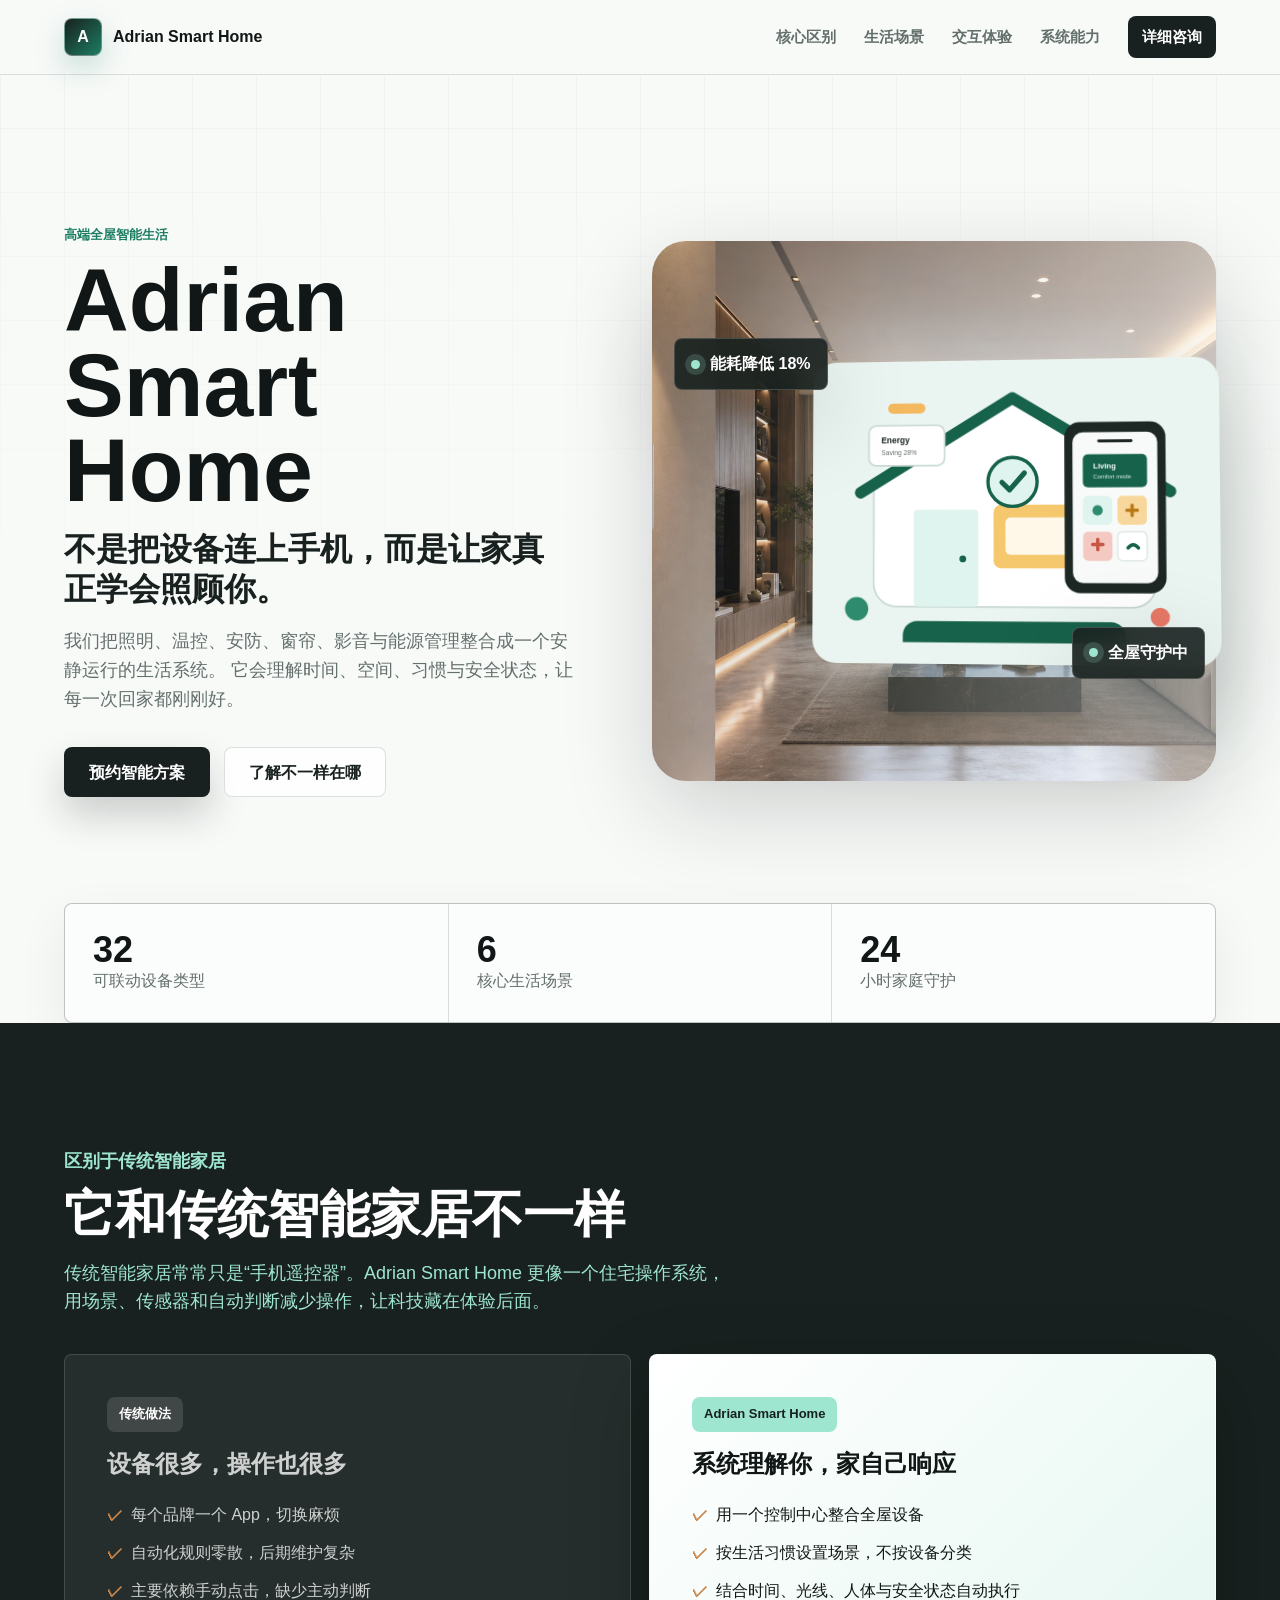
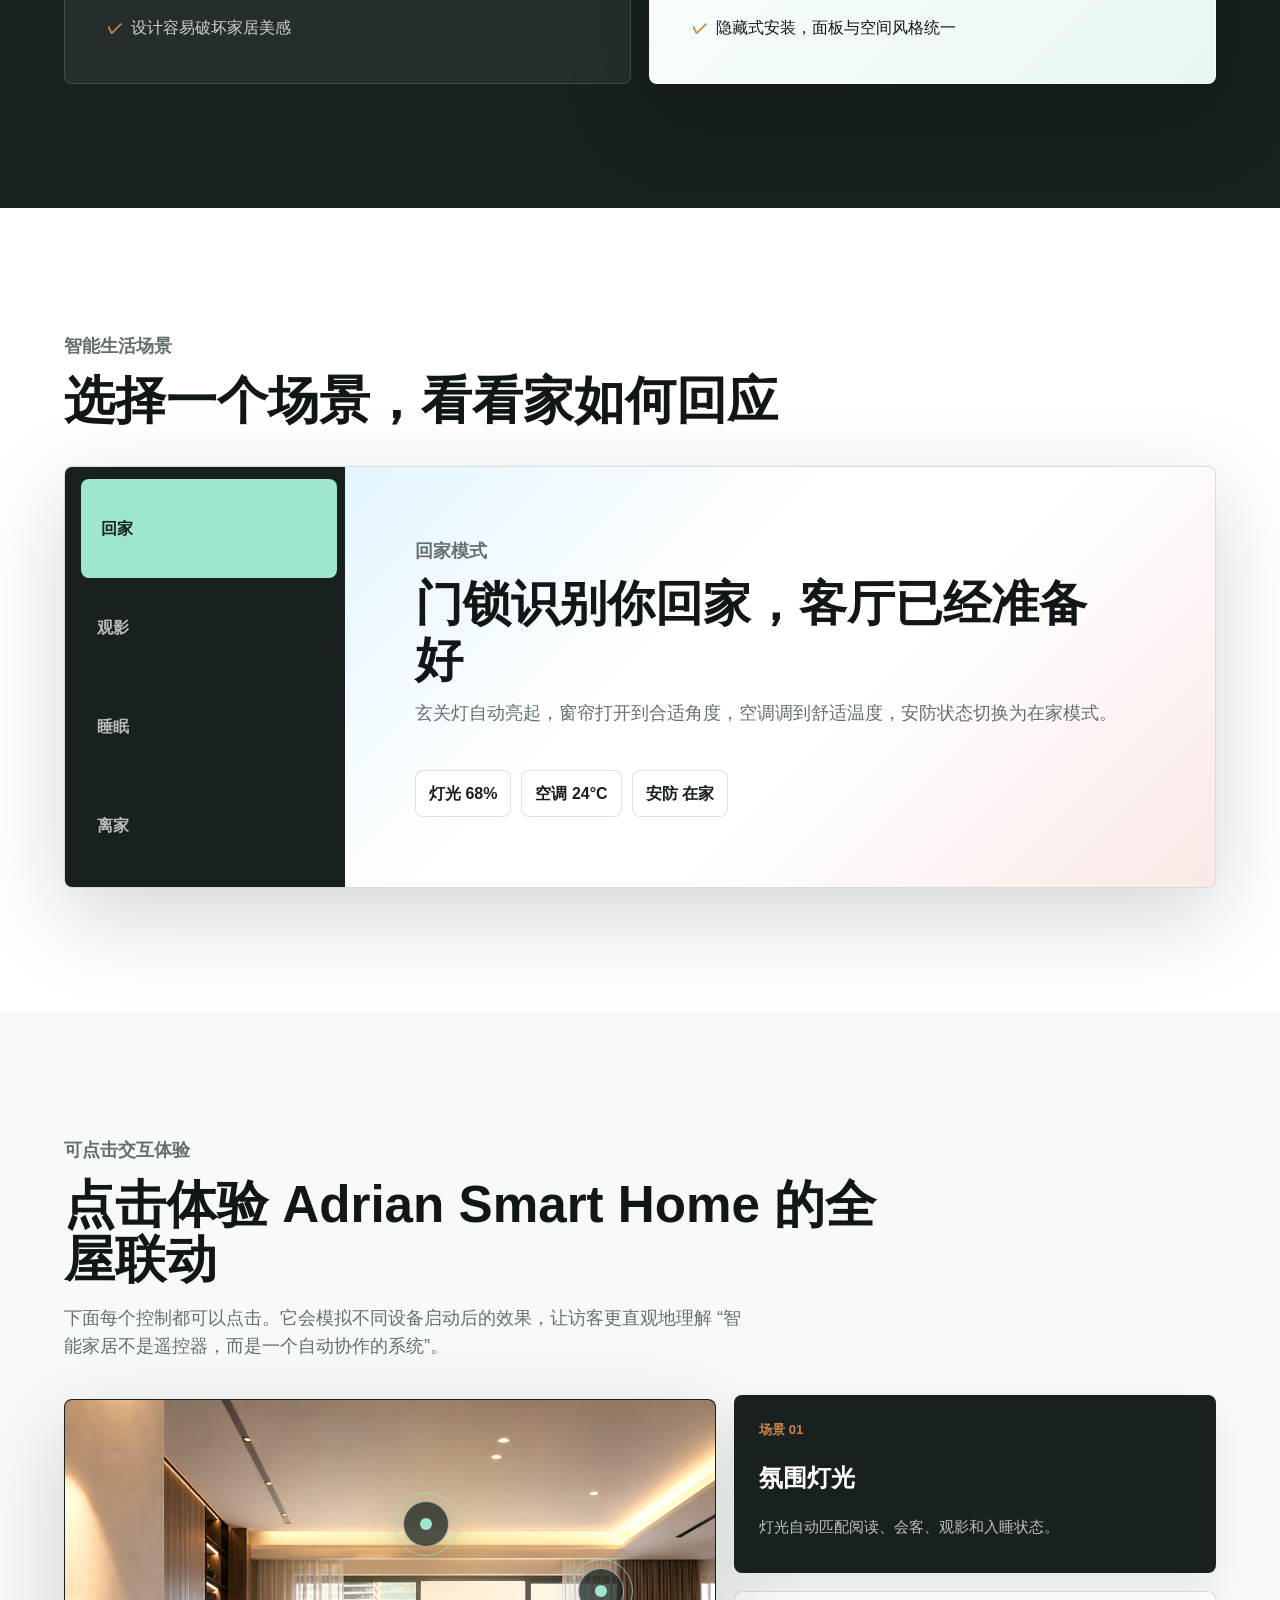
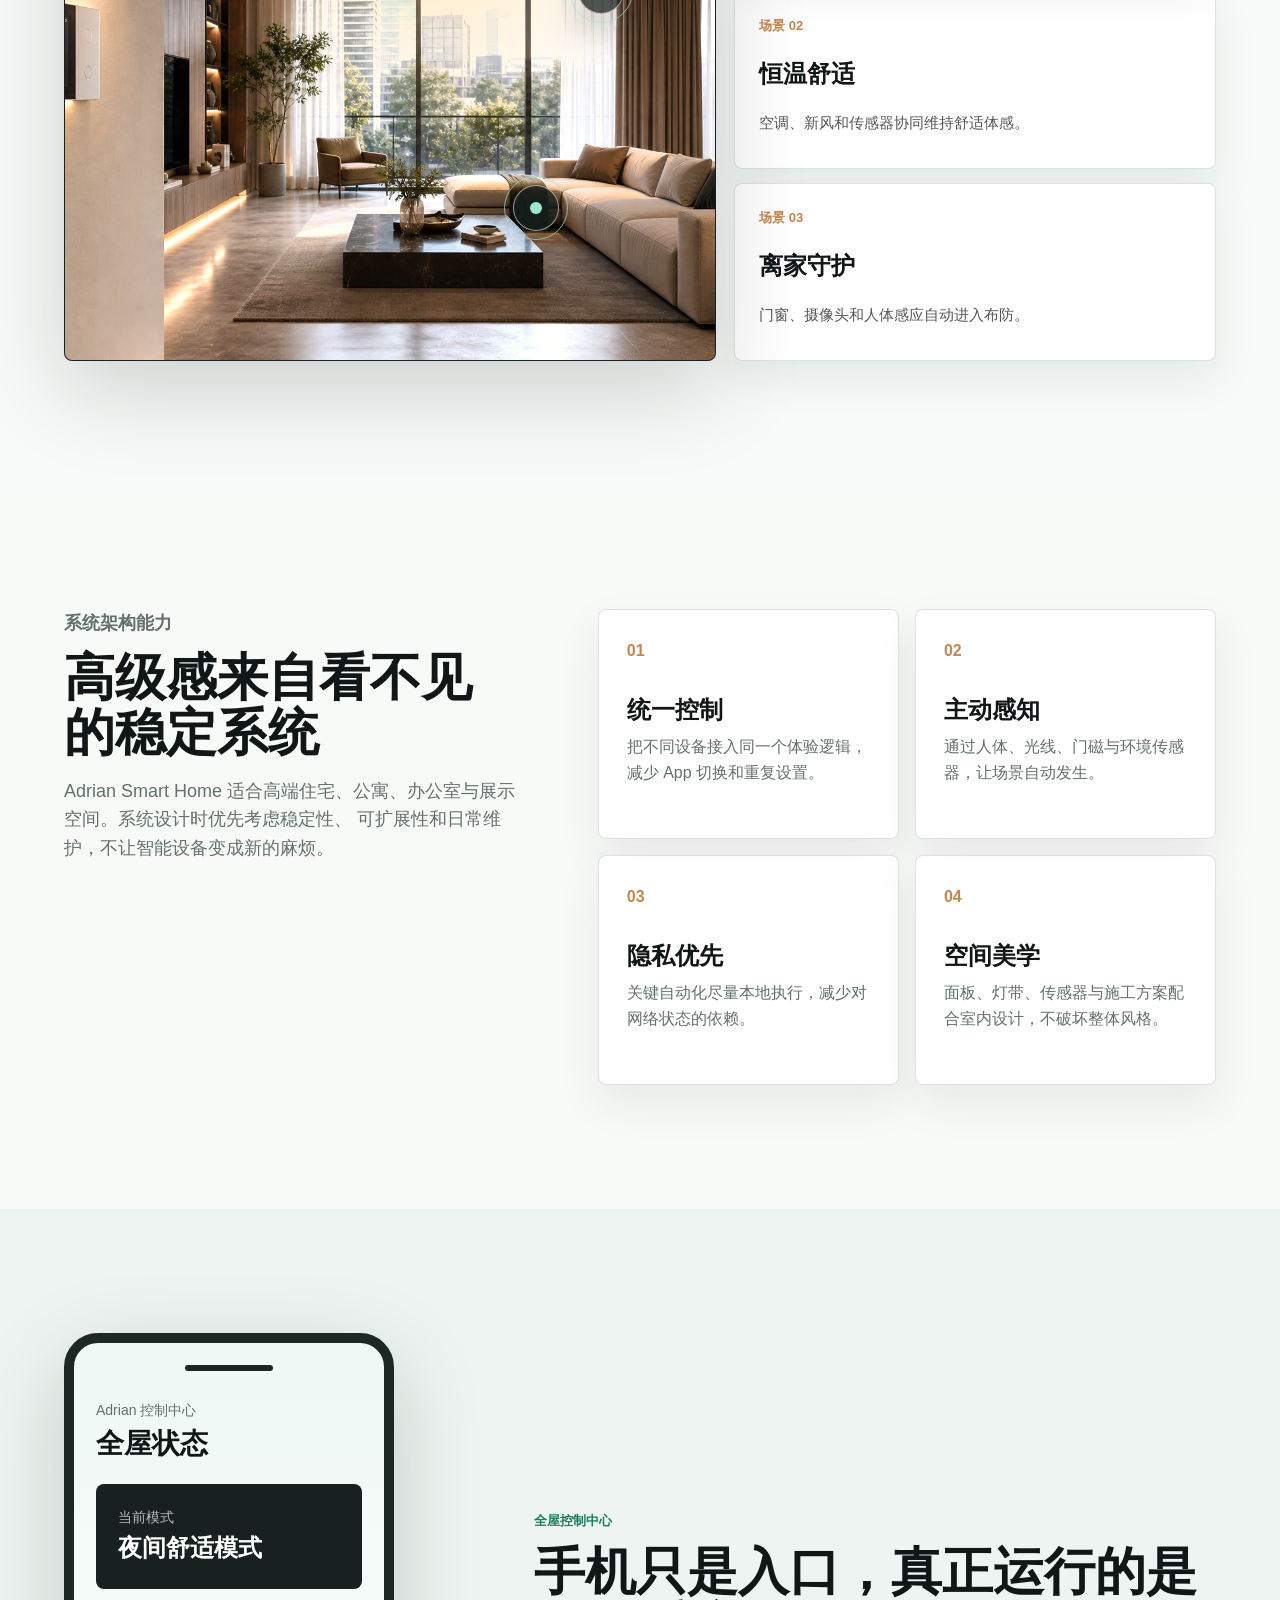
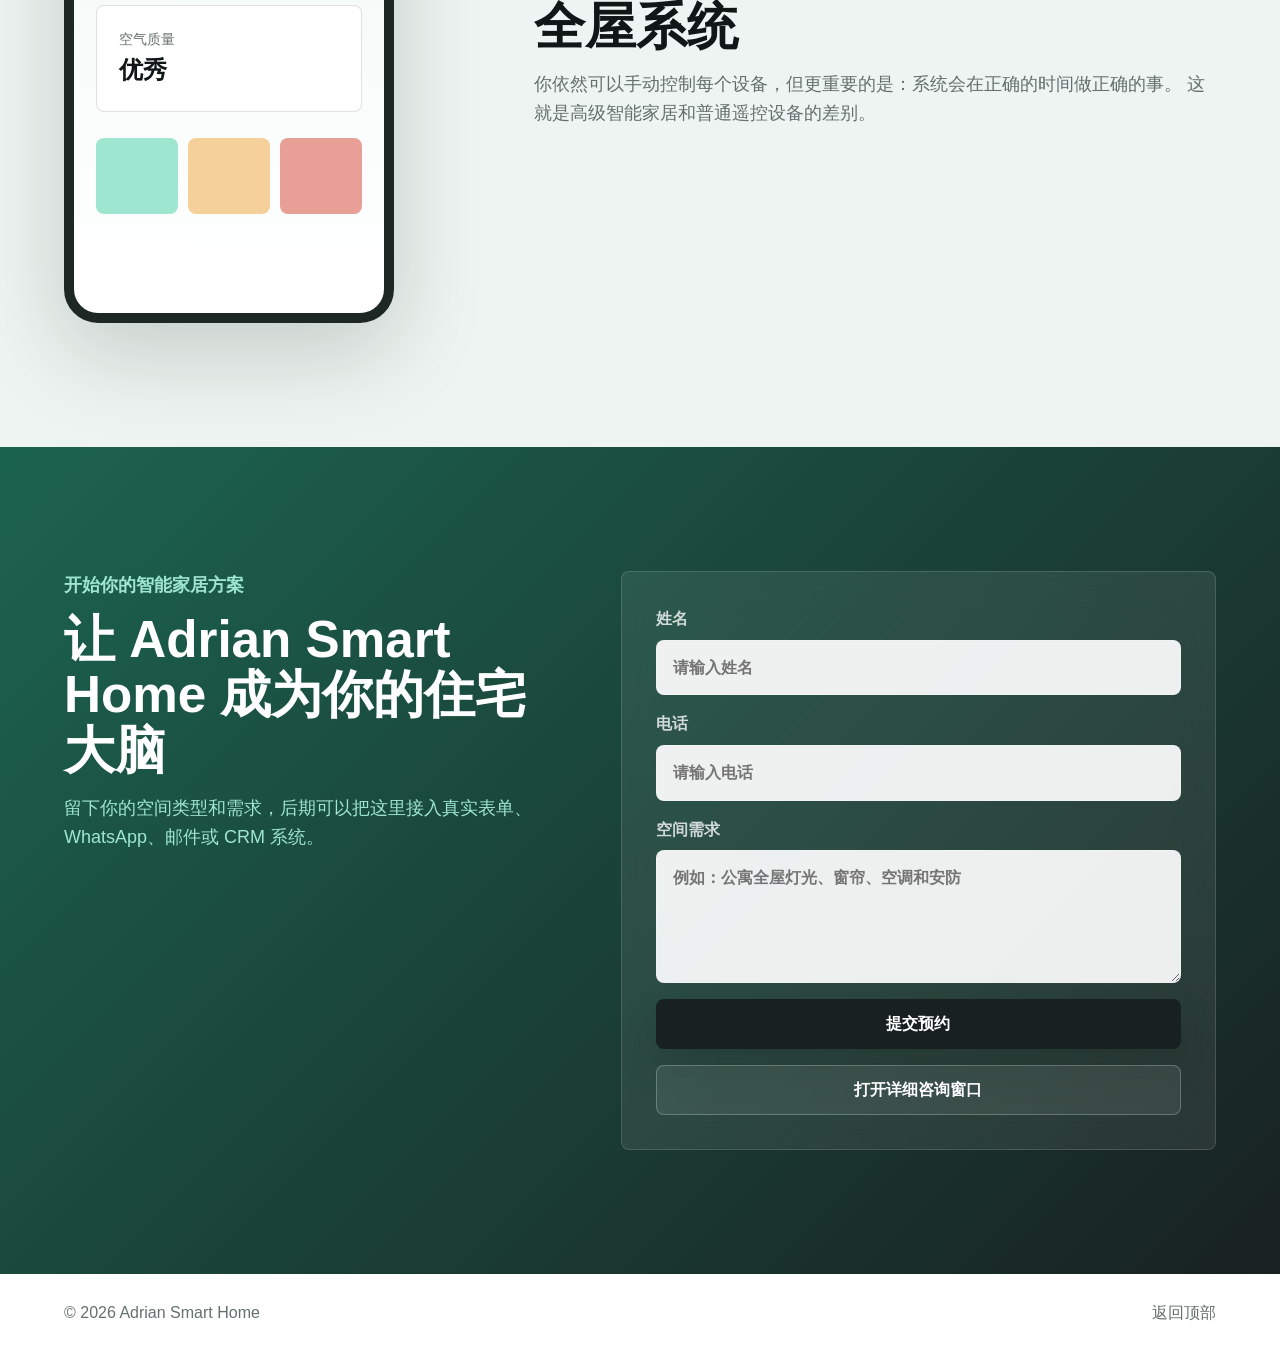
==== commit 058f3948: "Add files via upload" ====
--- a/index.html
+++ b/index.html
@@ -1,246 +1,334 @@
-<!doctype html>
-<html lang="en">
+<!DOCTYPE html>
+<html lang="zh-CN">
   <head>
     <meta charset="UTF-8" />
     <meta name="viewport" content="width=device-width, initial-scale=1.0" />
+    <title>Adrian Smart Home | 高端全屋智能</title>
     <meta
       name="description"
-      content="LumaNest designs smart home systems for lighting, security, climate, entertainment, and automation."
+      content="Adrian Smart Home 打造更主动、更安静、更懂人的全屋智能体验。"
     />
-    <title>LumaNest Smart Homes</title>
     <link rel="stylesheet" href="styles.css" />
   </head>
   <body>
     <header class="site-header">
-      <a class="brand" href="#top" aria-label="LumaNest home">
-        <span class="brand-mark">L</span>
-        <span>LumaNest</span>
+      <a class="brand" href="#" aria-label="Adrian Smart Home 首页">
+        <span class="brand-mark">A</span>
+        <span class="brand-name">Adrian Smart Home</span>
       </a>
-      <nav class="nav-links" aria-label="Main navigation">
-        <a href="#systems">Systems</a>
-        <a href="#packages">Packages</a>
-        <a href="#process">Process</a>
-        <a href="#quote">Quote</a>
+
+      <button class="nav-toggle" type="button" aria-label="打开导航" aria-expanded="false">
+        <span></span>
+        <span></span>
+        <span></span>
+      </button>
+
+      <nav class="site-nav" aria-label="主导航">
+        <a href="#difference">核心区别</a>
+        <a href="#scenes">生活场景</a>
+        <a href="#experience">交互体验</a>
+        <a href="#system">系统能力</a>
+        <button class="nav-consult open-consult" type="button">详细咨询</button>
       </nav>
-      <a class="header-action" href="#quote">Book consult</a>
     </header>
 
-    <main id="top">
+    <main>
       <section class="hero" aria-labelledby="hero-title">
-        <img
-          class="hero-image"
-          src="assets/smart-home-hero.png"
-          alt="Modern living room with integrated smart home lighting, climate, and security controls"
-        />
-        <div class="hero-overlay"></div>
-        <div class="hero-content">
-          <p class="eyebrow">Smart home design and installation</p>
-          <h1 id="hero-title">Your home, quietly intelligent.</h1>
-          <p class="hero-copy">
-            Lighting, security, climate, and entertainment systems designed to
-            feel natural from the first tap.
+        <div class="hero-copy reveal">
+          <p class="eyebrow">高端全屋智能生活</p>
+          <h1 id="hero-title">Adrian Smart Home</h1>
+          <p class="hero-lead">不是把设备连上手机，而是让家真正学会照顾你。</p>
+          <p class="hero-text">
+            我们把照明、温控、安防、窗帘、影音与能源管理整合成一个安静运行的生活系统。
+            它会理解时间、空间、习惯与安全状态，让每一次回家都刚刚好。
           </p>
           <div class="hero-actions">
-            <a class="button button-primary" href="#quote">Get a quote</a>
-            <a class="button button-secondary" href="#systems">Explore systems</a>
-          </div>
-        </div>
-        <div class="hero-panel" aria-label="Live home status">
-          <div>
-            <span class="status-dot"></span>
-            <span>Home online</span>
-          </div>
-          <strong>23C</strong>
-          <span>Lights 68% / Security armed</span>
-        </div>
-      </section>
-
-      <section class="metrics" aria-label="Company highlights">
-        <div>
-          <strong>248</strong>
-          <span>homes upgraded</span>
-        </div>
-        <div>
-          <strong>4.9/5</strong>
-          <span>client rating</span>
-        </div>
-        <div>
-          <strong>24/7</strong>
-          <span>remote monitoring</span>
-        </div>
-        <div>
-          <strong>30%</strong>
-          <span>typical energy savings</span>
-        </div>
-      </section>
-
-      <section class="section intro">
-        <div class="section-heading">
-          <p class="eyebrow">Built around real life</p>
-          <h2>Automation that helps without getting in the way.</h2>
-        </div>
-        <p>
-          LumaNest connects the devices you already use with a clean control
-          system for every room. We plan the setup, install the hardware, and
-          teach your family the simple routines that make the home feel smarter.
-        </p>
-      </section>
-
-      <section class="section systems" id="systems" aria-labelledby="systems-title">
-        <div class="section-heading">
-          <p class="eyebrow">Systems</p>
-          <h2 id="systems-title">One control layer for the whole home.</h2>
-        </div>
+            <a class="button primary" href="#contact">预约智能方案</a>
+            <a class="button secondary" href="#difference">了解不一样在哪</a>
+          </div>
+        </div>
+
+        <div class="hero-stage reveal" aria-label="智能家居系统视觉预览">
+          <img
+            class="hero-photo"
+            src="./adrian-smart-home-interior.jpg"
+            onerror="this.onerror=null; this.src='./adrian-smart-home-interior.png';"
+            alt="Adrian Smart Home 高端智能家居客厅"
+          />
+          <img
+            class="hero-panel"
+            src="./smart-home-panel.svg"
+            onerror="this.onerror=null; this.src='./assets/smart-home-panel.svg';"
+            alt="Adrian Smart Home 智能住宅控制系统"
+          />
+          <div class="live-chip chip-energy">
+            <span></span>
+            <strong>能耗降低 18%</strong>
+          </div>
+          <div class="live-chip chip-secure">
+            <span></span>
+            <strong>全屋守护中</strong>
+          </div>
+        </div>
+      </section>
+
+      <section class="metrics" aria-label="Adrian Smart Home 数据亮点">
+        <div class="metric reveal">
+          <strong data-count="32">0</strong>
+          <span>可联动设备类型</span>
+        </div>
+        <div class="metric reveal">
+          <strong data-count="6">0</strong>
+          <span>核心生活场景</span>
+        </div>
+        <div class="metric reveal">
+          <strong data-count="24">0</strong>
+          <span>小时家庭守护</span>
+        </div>
+      </section>
+
+      <section class="section difference" id="difference">
+        <div class="section-heading reveal">
+          <p class="eyebrow">区别于传统智能家居</p>
+          <h2>它和传统智能家居不一样</h2>
+          <p>
+            传统智能家居常常只是“手机遥控器”。Adrian Smart Home 更像一个住宅操作系统，
+            用场景、传感器和自动判断减少操作，让科技藏在体验后面。
+          </p>
+        </div>
+
+        <div class="comparison">
+          <article class="compare-card old reveal">
+            <span class="compare-label">传统做法</span>
+            <h3>设备很多，操作也很多</h3>
+            <ul>
+              <li>每个品牌一个 App，切换麻烦</li>
+              <li>自动化规则零散，后期维护复杂</li>
+              <li>主要依赖手动点击，缺少主动判断</li>
+              <li>设计容易破坏家居美感</li>
+            </ul>
+          </article>
+
+          <article class="compare-card premium reveal">
+            <span class="compare-label">Adrian Smart Home</span>
+            <h3>系统理解你，家自己响应</h3>
+            <ul>
+              <li>用一个控制中心整合全屋设备</li>
+              <li>按生活习惯设置场景，不按设备分类</li>
+              <li>结合时间、光线、人体与安全状态自动执行</li>
+              <li>隐藏式安装，面板与空间风格统一</li>
+            </ul>
+          </article>
+        </div>
+      </section>
+
+      <section class="section scenes" id="scenes">
+        <div class="section-heading reveal">
+          <p class="eyebrow">智能生活场景</p>
+          <h2>选择一个场景，看看家如何回应</h2>
+        </div>
+
+        <div class="scene-switcher reveal">
+          <div class="scene-tabs" role="tablist" aria-label="智能生活场景">
+            <button class="scene-tab is-active" type="button" data-scene="arrival">回家</button>
+            <button class="scene-tab" type="button" data-scene="movie">观影</button>
+            <button class="scene-tab" type="button" data-scene="sleep">睡眠</button>
+            <button class="scene-tab" type="button" data-scene="away">离家</button>
+          </div>
+
+          <div class="scene-panel" aria-live="polite">
+            <p class="scene-kicker">回家模式</p>
+            <h3 id="scene-title">门锁识别你回家，客厅已经准备好</h3>
+            <p id="scene-copy">
+              玄关灯自动亮起，窗帘打开到合适角度，空调调到舒适温度，安防状态切换为在家模式。
+            </p>
+            <div class="scene-status">
+              <span class="status-pill">灯光 68%</span>
+              <span class="status-pill">空调 24°C</span>
+              <span class="status-pill">安防 在家</span>
+            </div>
+          </div>
+        </div>
+      </section>
+
+      <section class="section experience" id="experience">
+        <div class="section-heading reveal">
+          <p class="eyebrow">可点击交互体验</p>
+          <h2>点击体验 Adrian Smart Home 的全屋联动</h2>
+          <p>
+            下面每个控制都可以点击。它会模拟不同设备启动后的效果，让访客更直观地理解
+            “智能家居不是遥控器，而是一个自动协作的系统”。
+          </p>
+        </div>
+
+        <div class="experience-board reveal">
+          <div class="room-preview is-lights" aria-label="可交互智能家居房间预览">
+            <img
+              src="./adrian-smart-home-interior.jpg"
+              onerror="this.onerror=null; this.src='./adrian-smart-home-interior.png';"
+              alt="智能客厅交互体验图"
+            />
+            <span class="room-layer layer-lights"></span>
+            <span class="room-layer layer-security"></span>
+            <span class="room-layer layer-climate"></span>
+            <button class="hotspot hot-light" type="button" data-detail="lighting" aria-label="查看智能灯光详情">
+              <span></span>
+            </button>
+            <button class="hotspot hot-curtain" type="button" data-detail="curtain" aria-label="查看智能窗帘详情">
+              <span></span>
+            </button>
+            <button class="hotspot hot-security" type="button" data-detail="security" aria-label="查看安防详情">
+              <span></span>
+            </button>
+          </div>
+
+          <div class="control-panel">
+            <button class="control-card is-active" type="button" data-mode="lights">
+              <span>场景 01</span>
+              <strong>氛围灯光</strong>
+              <small>灯光自动匹配阅读、会客、观影和入睡状态。</small>
+            </button>
+            <button class="control-card" type="button" data-mode="climate">
+              <span>场景 02</span>
+              <strong>恒温舒适</strong>
+              <small>空调、新风和传感器协同维持舒适体感。</small>
+            </button>
+            <button class="control-card" type="button" data-mode="security">
+              <span>场景 03</span>
+              <strong>离家守护</strong>
+              <small>门窗、摄像头和人体感应自动进入布防。</small>
+            </button>
+          </div>
+        </div>
+      </section>
+
+      <section class="section system" id="system">
+        <div class="system-copy reveal">
+          <p class="eyebrow">系统架构能力</p>
+          <h2>高级感来自看不见的稳定系统</h2>
+          <p>
+            Adrian Smart Home 适合高端住宅、公寓、办公室与展示空间。系统设计时优先考虑稳定性、
+            可扩展性和日常维护，不让智能设备变成新的麻烦。
+          </p>
+        </div>
+
         <div class="system-grid">
-          <article class="system-card">
-            <span class="icon">L</span>
-            <h3>Adaptive lighting</h3>
-            <p>Scene presets, motion paths, sunrise wakeups, and dimming that matches each room.</p>
-          </article>
-          <article class="system-card">
-            <span class="icon">S</span>
-            <h3>Security and access</h3>
-            <p>Smart locks, cameras, sensors, alerts, and guest access from one private dashboard.</p>
-          </article>
-          <article class="system-card">
-            <span class="icon">C</span>
-            <h3>Climate control</h3>
-            <p>Comfort schedules and energy-saving modes that adjust around presence and weather.</p>
-          </article>
-          <article class="system-card">
-            <span class="icon">M</span>
-            <h3>Media rooms</h3>
-            <p>Hidden audio, projector scenes, streaming control, and one-touch movie nights.</p>
-          </article>
-        </div>
-      </section>
-
-      <section class="section packages" id="packages" aria-labelledby="packages-title">
-        <div class="section-heading">
-          <p class="eyebrow">Packages</p>
-          <h2 id="packages-title">Start small or automate everything.</h2>
-        </div>
-        <div class="package-grid">
-          <article class="package-card">
-            <h3>Starter</h3>
-            <p class="price">From $899</p>
-            <p>Best for apartments and first upgrades.</p>
-            <ul>
-              <li>Smart lighting in 2 rooms</li>
-              <li>Door lock and entry sensor</li>
-              <li>Mobile app setup</li>
-            </ul>
-          </article>
-          <article class="package-card featured">
-            <span class="tag">Most popular</span>
-            <h3>Comfort</h3>
-            <p class="price">From $2,400</p>
-            <p>Ideal for families who want daily automation.</p>
-            <ul>
-              <li>Lighting, climate, and security</li>
-              <li>Voice assistant integration</li>
-              <li>Custom scenes and training</li>
-            </ul>
-          </article>
-          <article class="package-card">
-            <h3>Estate</h3>
-            <p class="price">Custom</p>
-            <p>Designed for large homes and premium systems.</p>
-            <ul>
-              <li>Whole-home design plan</li>
-              <li>Media, shading, gates, and cameras</li>
-              <li>Priority support plan</li>
-            </ul>
-          </article>
-        </div>
-      </section>
-
-      <section class="section process" id="process" aria-labelledby="process-title">
-        <div class="section-heading">
-          <p class="eyebrow">Process</p>
-          <h2 id="process-title">From idea to installation in four steps.</h2>
-        </div>
-        <ol class="steps">
-          <li>
+          <article class="system-card reveal">
             <span>01</span>
-            <strong>Home walkthrough</strong>
-            <p>We map rooms, routines, devices, Wi-Fi coverage, and privacy needs.</p>
-          </li>
-          <li>
+            <h3>统一控制</h3>
+            <p>把不同设备接入同一个体验逻辑，减少 App 切换和重复设置。</p>
+          </article>
+          <article class="system-card reveal">
             <span>02</span>
-            <strong>System design</strong>
-            <p>You receive a clear plan with hardware, pricing, timeline, and options.</p>
-          </li>
-          <li>
+            <h3>主动感知</h3>
+            <p>通过人体、光线、门磁与环境传感器，让场景自动发生。</p>
+          </article>
+          <article class="system-card reveal">
             <span>03</span>
-            <strong>Install and connect</strong>
-            <p>Our technicians install, label, test, and secure every connected system.</p>
-          </li>
-          <li>
+            <h3>隐私优先</h3>
+            <p>关键自动化尽量本地执行，减少对网络状态的依赖。</p>
+          </article>
+          <article class="system-card reveal">
             <span>04</span>
-            <strong>Teach and support</strong>
-            <p>We tune scenes with you and provide support after the first week of use.</p>
-          </li>
-        </ol>
-      </section>
-
-      <section class="quote-section" id="quote" aria-labelledby="quote-title">
-        <div>
-          <p class="eyebrow">Free consult</p>
-          <h2 id="quote-title">Tell us about your home.</h2>
+            <h3>空间美学</h3>
+            <p>面板、灯带、传感器与施工方案配合室内设计，不破坏整体风格。</p>
+          </article>
+        </div>
+      </section>
+
+      <section class="section app-preview">
+        <div class="phone reveal" aria-label="手机控制界面预览">
+          <div class="phone-top"></div>
+          <div class="phone-title">
+            <span>Adrian 控制中心</span>
+            <strong>全屋状态</strong>
+          </div>
+          <div class="phone-card active">
+            <span>当前模式</span>
+            <strong>夜间舒适模式</strong>
+          </div>
+          <div class="phone-card">
+            <span>空气质量</span>
+            <strong>优秀</strong>
+          </div>
+          <div class="phone-controls">
+            <button type="button" aria-label="灯光控制"></button>
+            <button type="button" aria-label="温度控制"></button>
+            <button type="button" aria-label="安防控制"></button>
+          </div>
+        </div>
+        <div class="reveal">
+          <p class="eyebrow">全屋控制中心</p>
+          <h2>手机只是入口，真正运行的是全屋系统</h2>
+          <p class="section-copy">
+            你依然可以手动控制每个设备，但更重要的是：系统会在正确的时间做正确的事。
+            这就是高级智能家居和普通遥控设备的差别。
+          </p>
+        </div>
+      </section>
+
+      <section class="contact" id="contact">
+        <div class="reveal">
+          <p class="eyebrow">开始你的智能家居方案</p>
+          <h2>让 Adrian Smart Home 成为你的住宅大脑</h2>
           <p>
-            Share a few details and we will estimate the right package. This
-            form is set up as a lead capture section, so the site is ready for
-            real business inquiries when connected to email or a backend.
-          </p>
-        </div>
-        <form class="quote-form" id="quote-form">
+            留下你的空间类型和需求，后期可以把这里接入真实表单、WhatsApp、邮件或 CRM 系统。
+          </p>
+        </div>
+        <form class="contact-form reveal">
           <label>
-            Name
-            <input type="text" name="name" placeholder="Your name" required />
+            姓名
+            <input type="text" name="name" placeholder="请输入姓名" />
           </label>
           <label>
-            Email
-            <input
-              type="text"
-              name="email"
-              placeholder="you@example.com"
-              inputmode="email"
-              pattern="[^@\s]+@[^@\s]+\.[^@\s]+"
-              required
-            />
+            电话
+            <input type="tel" name="phone" placeholder="请输入电话" />
           </label>
           <label>
-            Home size
-            <select name="homeSize" required>
-              <option value="">Choose one</option>
-              <option>Apartment</option>
-              <option>Townhouse</option>
-              <option>Detached home</option>
-              <option>Large estate</option>
-            </select>
+            空间需求
+            <textarea name="message" rows="4" placeholder="例如：公寓全屋灯光、窗帘、空调和安防"></textarea>
           </label>
-          <label>
-            What do you want?
-            <textarea
-              name="message"
-              rows="4"
-              placeholder="Lighting, security, cameras, climate, media room..."
-              required
-            ></textarea>
-          </label>
-          <button class="button button-primary" type="submit">Request quote</button>
-          <p class="form-note" id="form-note" role="status"></p>
+          <button class="button primary" type="submit">提交预约</button>
+          <button class="button secondary glass open-consult" type="button">打开详细咨询窗口</button>
         </form>
       </section>
     </main>
 
+    <dialog class="detail-dialog" id="detail-dialog" aria-labelledby="detail-title">
+      <button class="dialog-close" type="button" aria-label="关闭窗口">×</button>
+      <p class="eyebrow" id="detail-kicker">智能设备详情</p>
+      <h2 id="detail-title">智能灯光系统</h2>
+      <p id="detail-copy">
+        根据自然光、时间和生活场景自动调整亮度与色温，让空间始终保持舒服的层次。
+      </p>
+      <div class="dialog-points" id="detail-points">
+        <span>自动调光</span>
+        <span>场景预设</span>
+        <span>节能联动</span>
+      </div>
+      <a class="button primary" href="#contact">我要咨询这个方案</a>
+    </dialog>
+
+    <dialog class="consult-dialog" id="consult-dialog" aria-labelledby="consult-title">
+      <button class="dialog-close" type="button" aria-label="关闭窗口">×</button>
+      <p class="eyebrow">项目详细咨询</p>
+      <h2 id="consult-title">详细咨询 Adrian Smart Home</h2>
+      <p>
+        你可以先准备这几项信息：房屋类型、面积、想做的设备、预算范围、是否已经装修。
+        后期这里可以接入 WhatsApp、邮箱、微信二维码或真实客户系统。
+      </p>
+      <div class="consult-options">
+        <span>全屋智能规划</span>
+        <span>灯光与窗帘</span>
+        <span>安防与门锁</span>
+        <span>影音与氛围</span>
+      </div>
+      <a class="button primary" href="#contact">填写预约表单</a>
+    </dialog>
+
     <footer class="site-footer">
-      <div>
-        <strong>LumaNest</strong>
-        <p>Smart home systems designed for calm, secure, efficient living.</p>
-      </div>
-      <a href="mailto:hello@lumanest.example">hello@lumanest.example</a>
+      <span>© 2026 Adrian Smart Home</span>
+      <a href="#hero-title">返回顶部</a>
     </footer>
 
     <script src="script.js"></script>
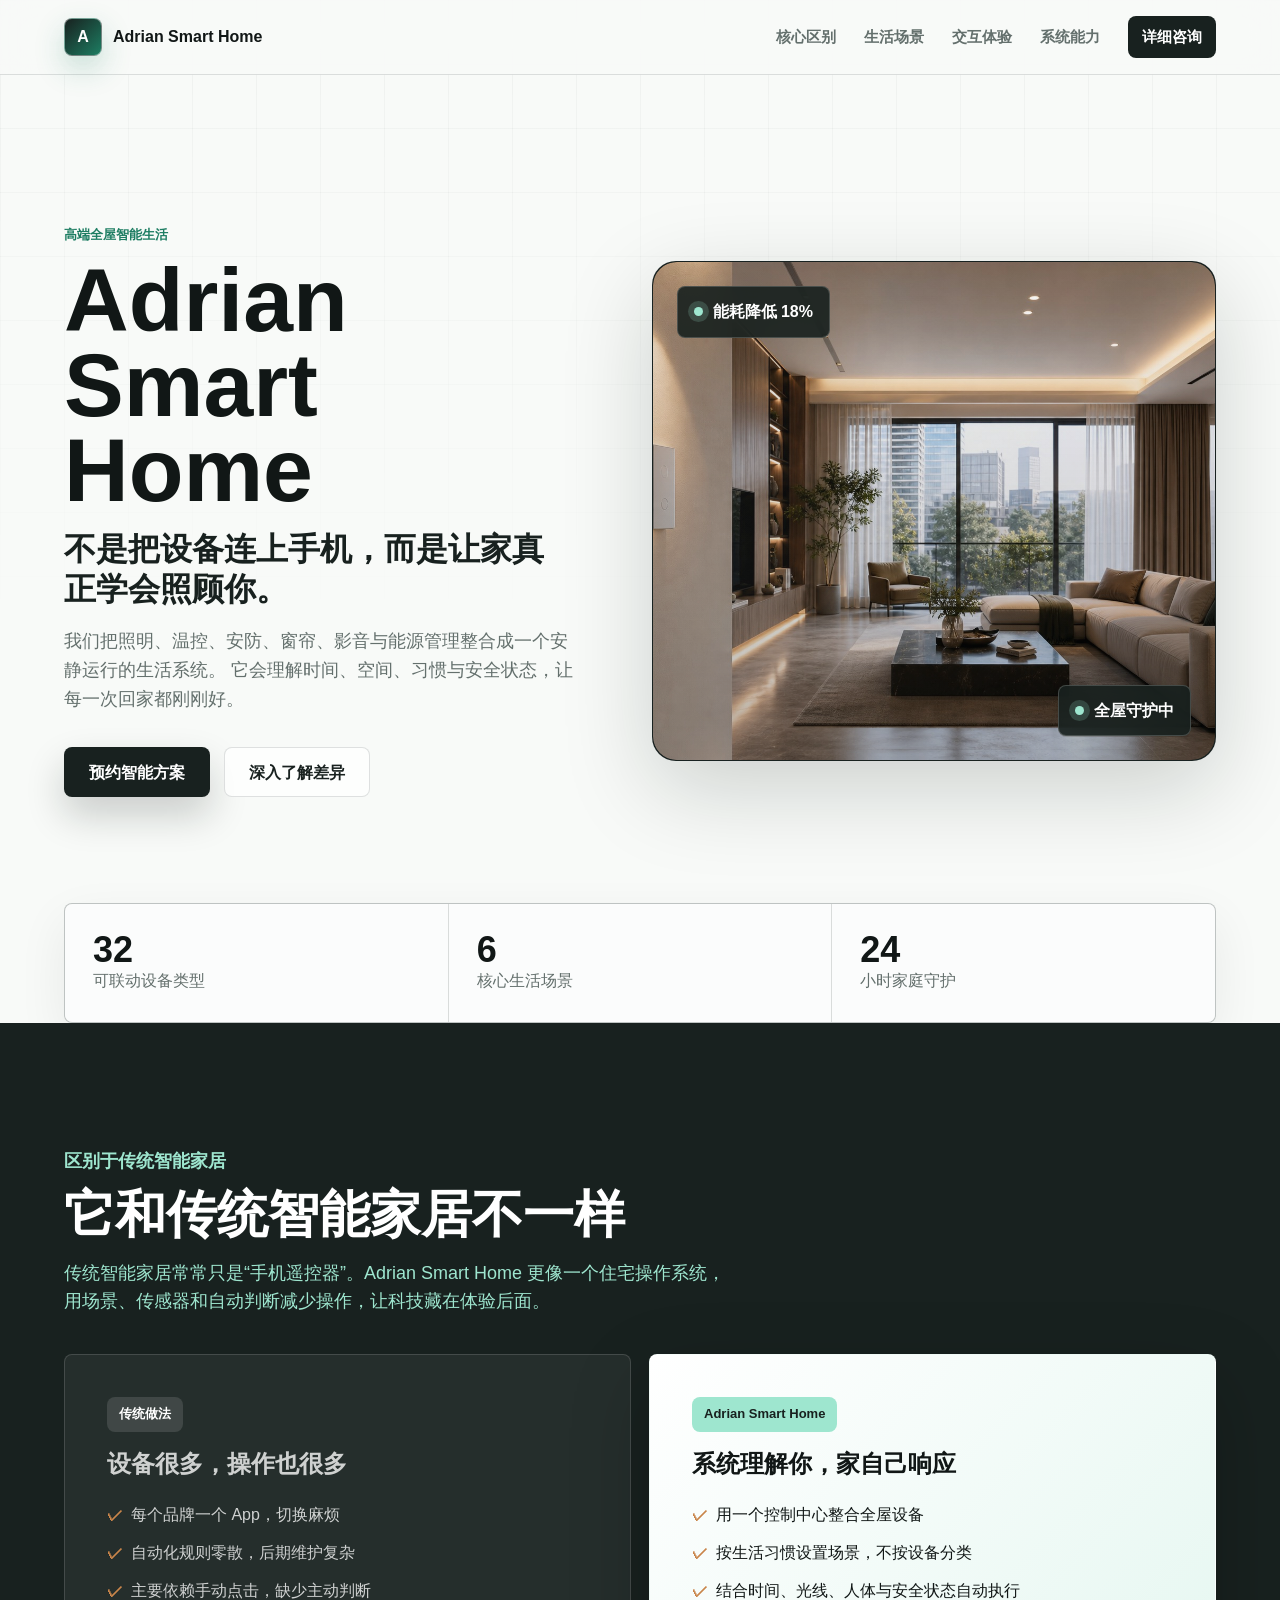
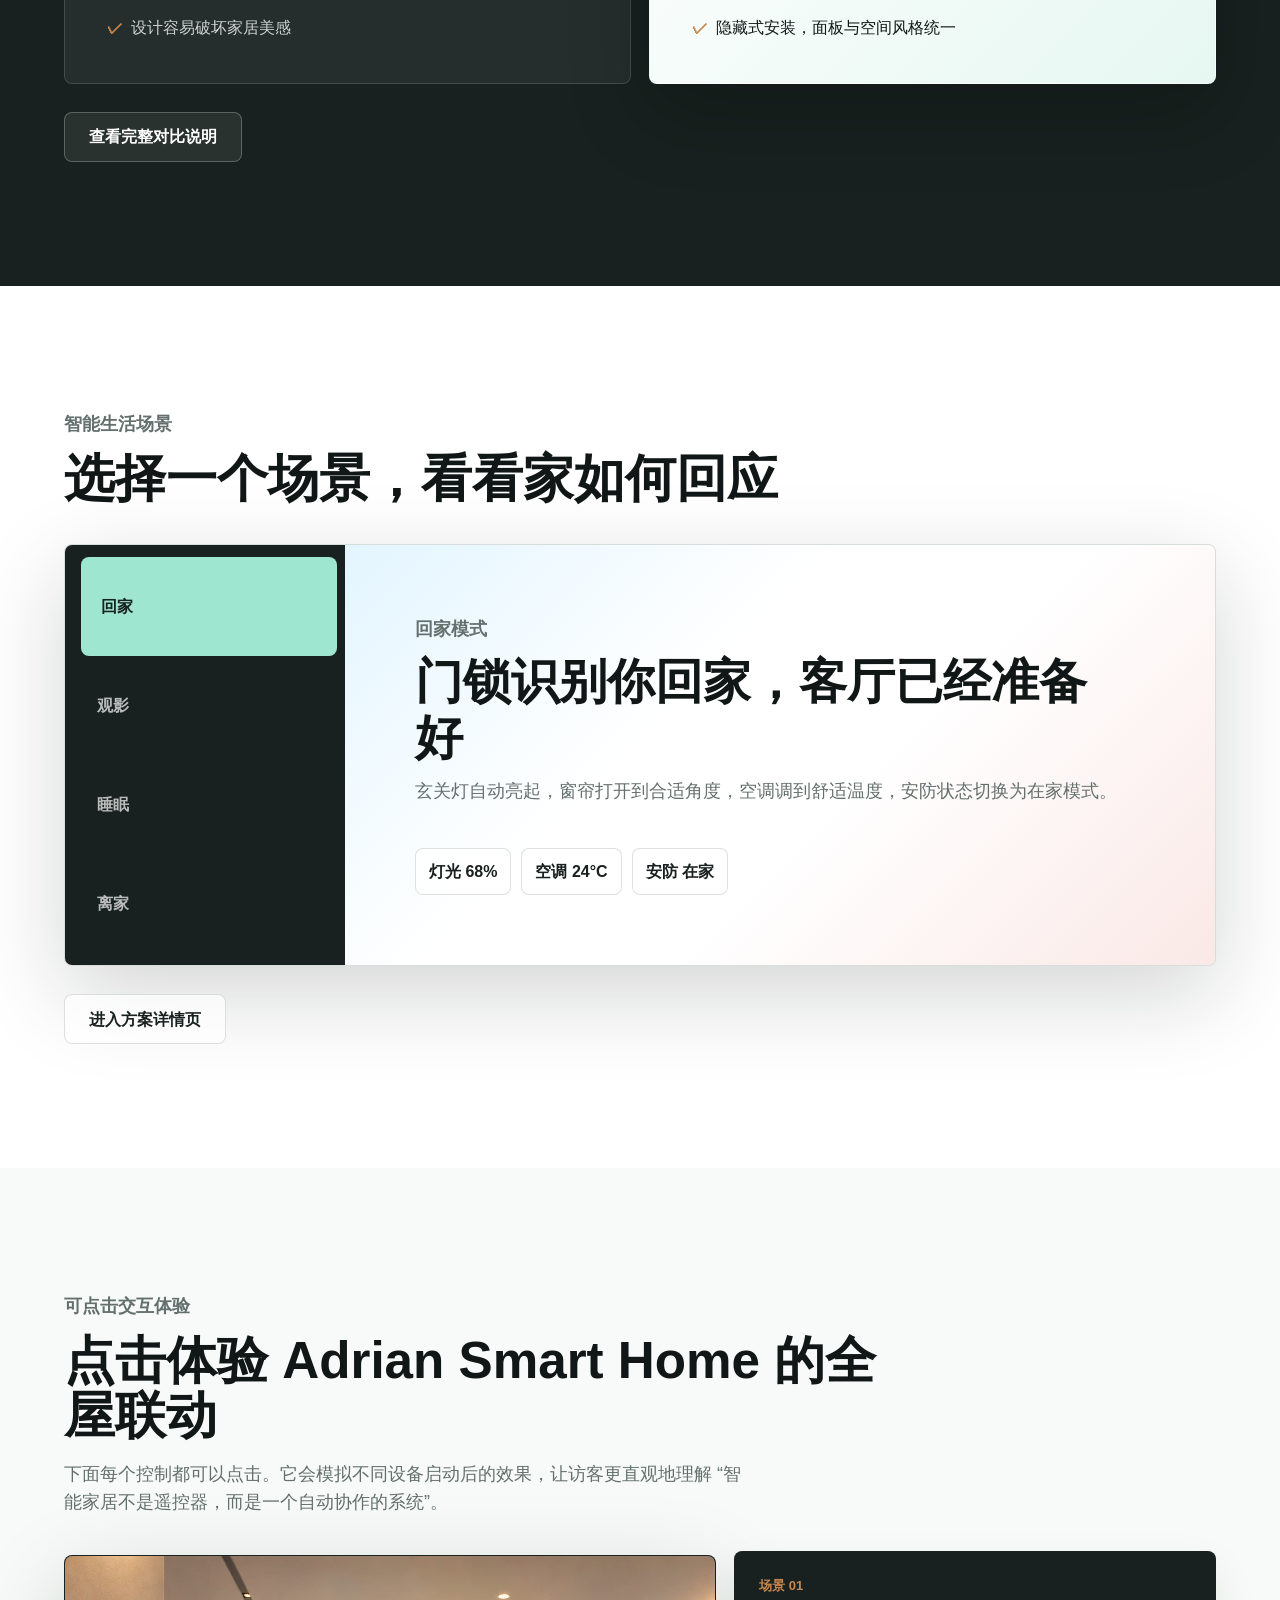
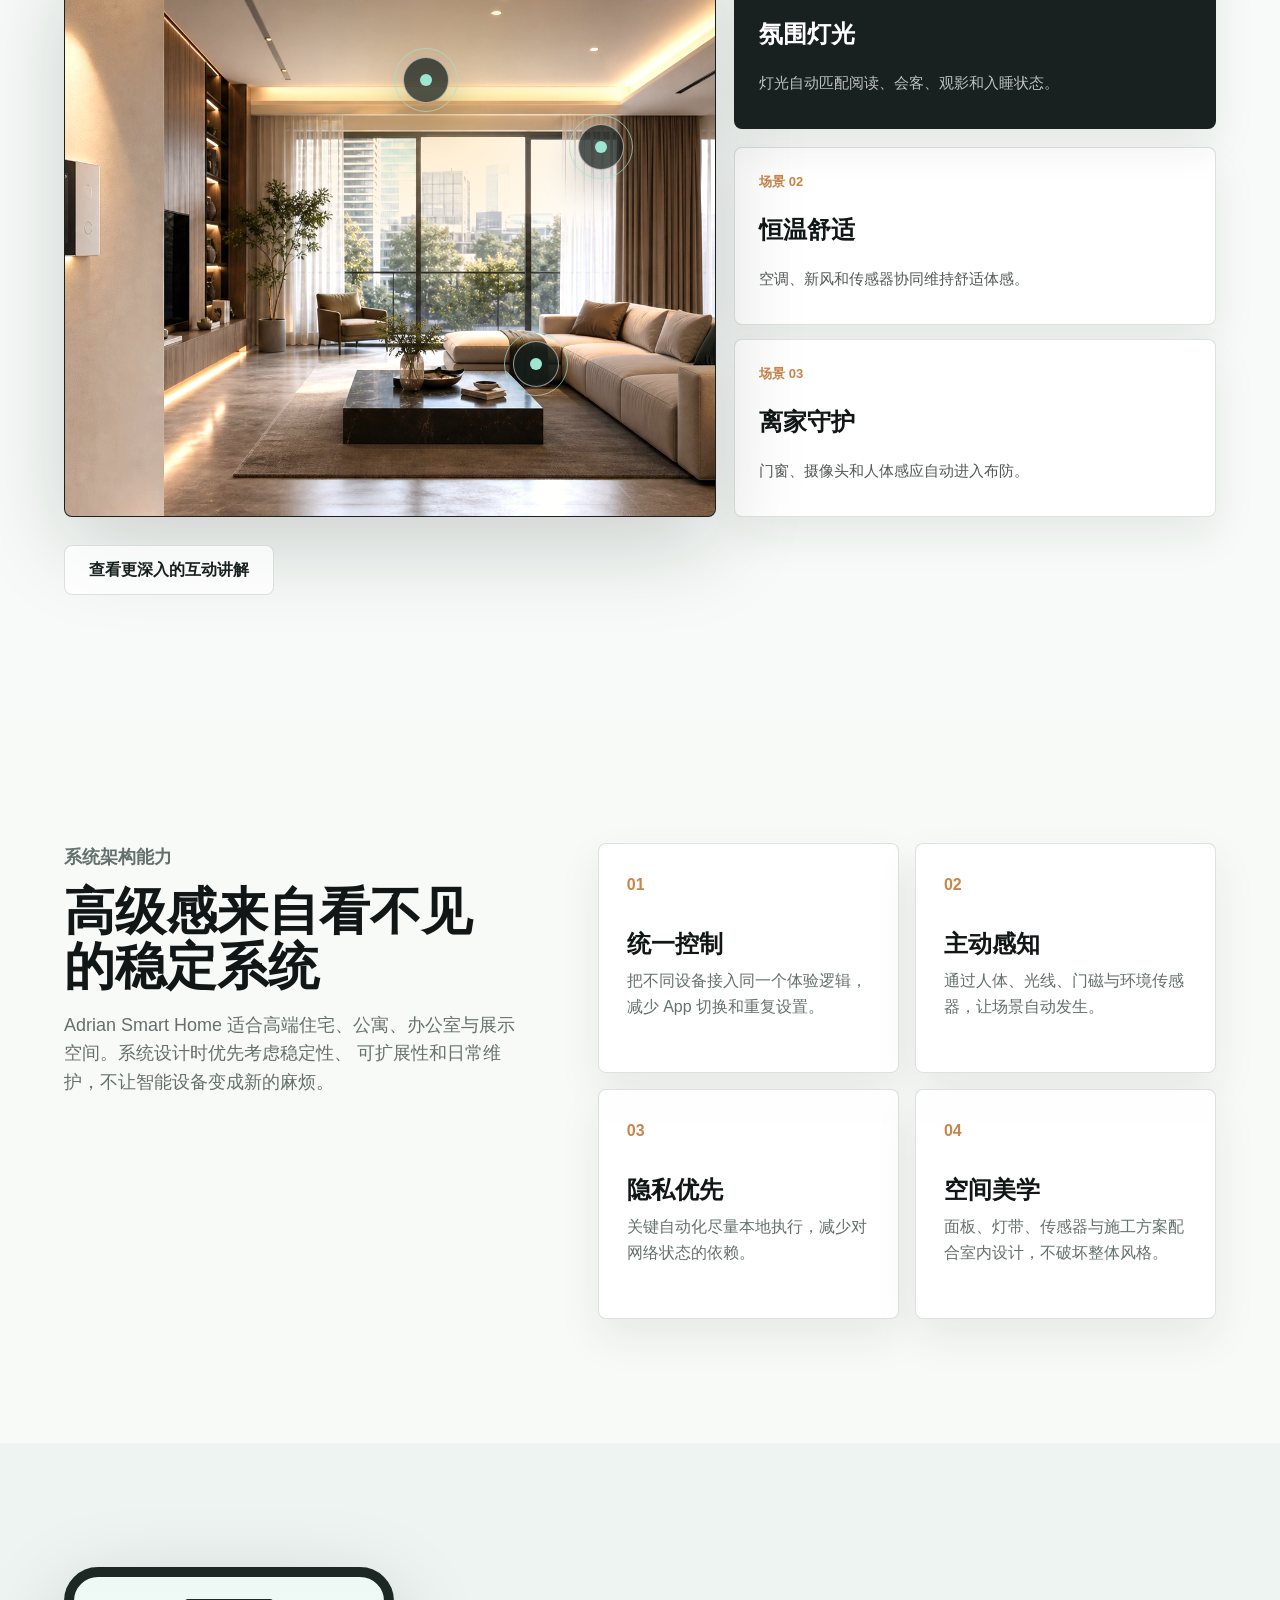
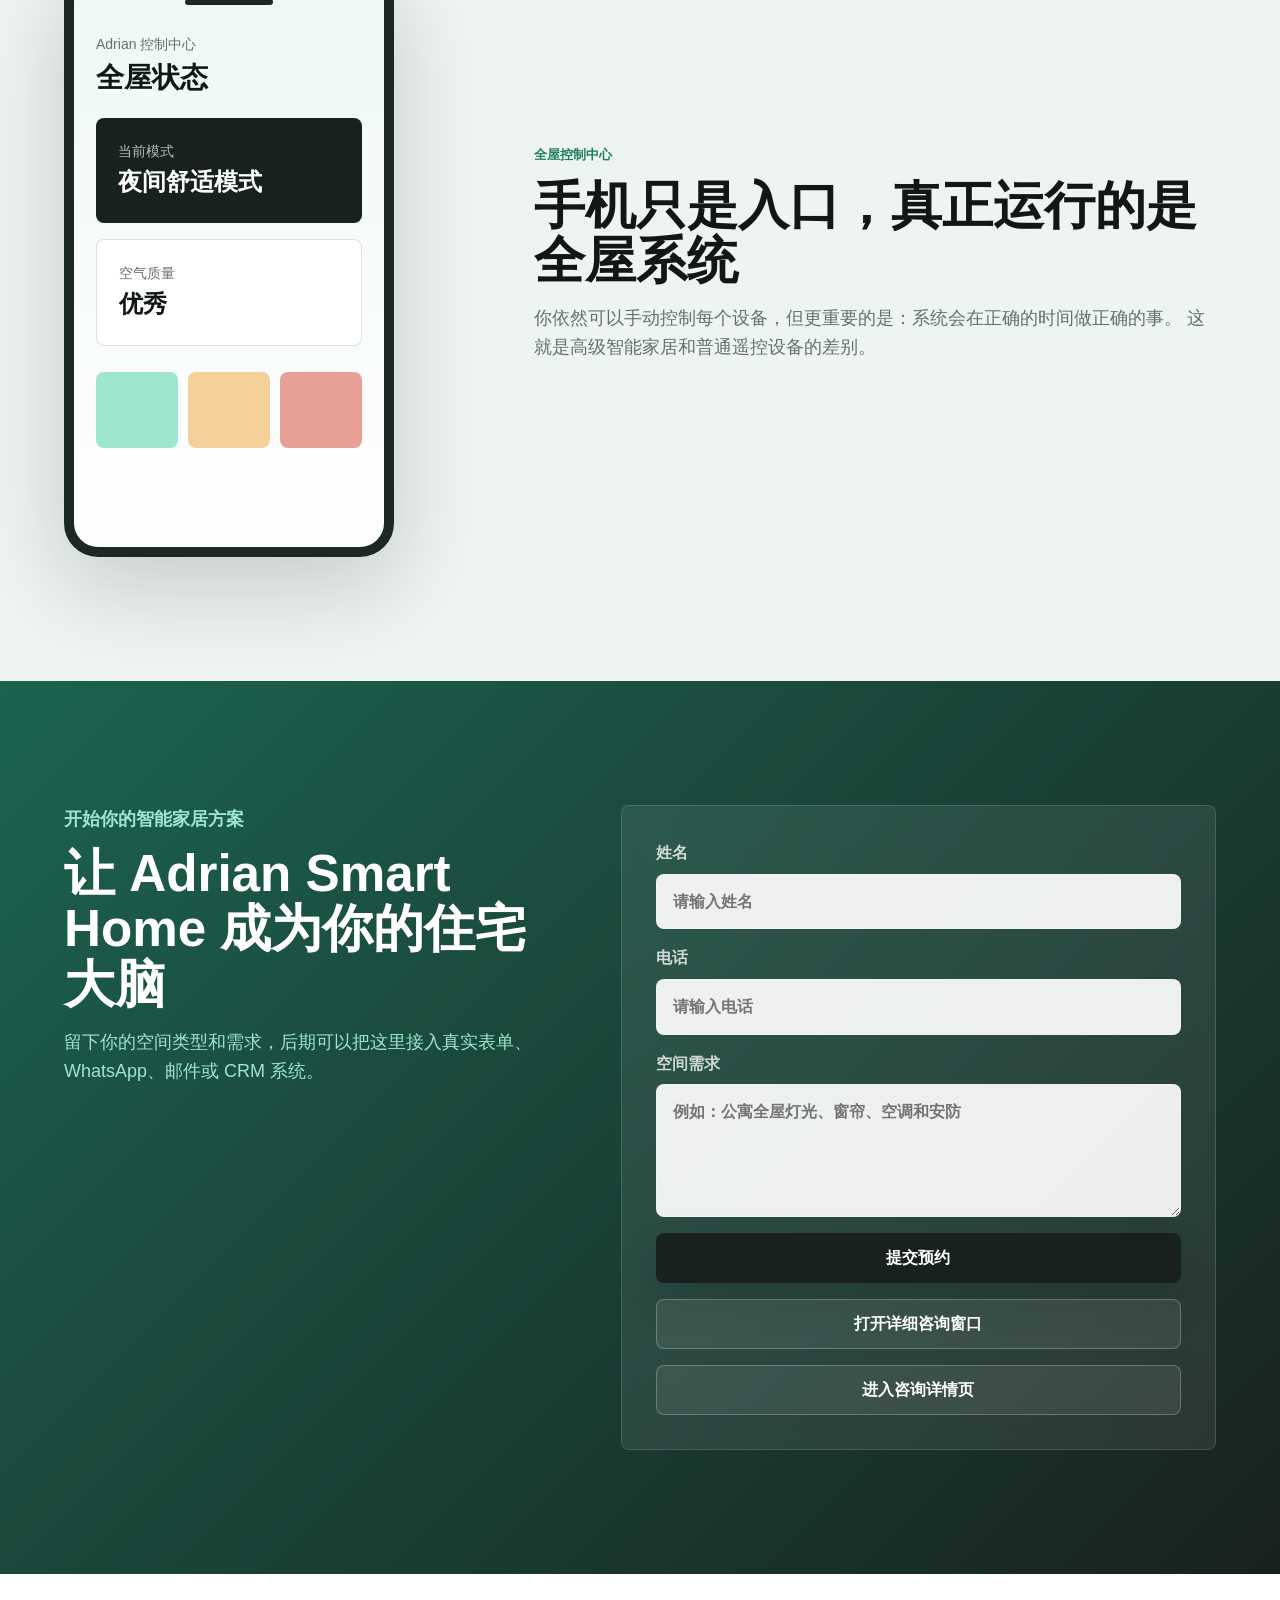
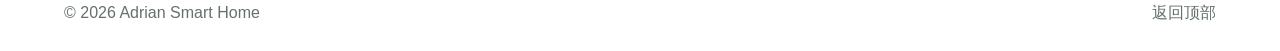
==== commit d454ca37: "Add files via upload" ====
--- a/index.html
+++ b/index.html
@@ -44,7 +44,7 @@
           </p>
           <div class="hero-actions">
             <a class="button primary" href="#contact">预约智能方案</a>
-            <a class="button secondary" href="#difference">了解不一样在哪</a>
+            <a class="button secondary" href="difference.html">深入了解差异</a>
           </div>
         </div>
 
@@ -120,6 +120,9 @@
             </ul>
           </article>
         </div>
+        <div class="section-actions reveal">
+          <a class="button secondary light" href="difference.html">查看完整对比说明</a>
+        </div>
       </section>
 
       <section class="section scenes" id="scenes">
@@ -148,6 +151,9 @@
               <span class="status-pill">安防 在家</span>
             </div>
           </div>
+        </div>
+        <div class="section-actions reveal">
+          <a class="button secondary" href="solutions.html">进入方案详情页</a>
         </div>
       </section>
 
@@ -199,6 +205,9 @@
               <small>门窗、摄像头和人体感应自动进入布防。</small>
             </button>
           </div>
+        </div>
+        <div class="section-actions reveal">
+          <a class="button secondary" href="solutions.html#interactive">查看更深入的互动讲解</a>
         </div>
       </section>
 
@@ -290,6 +299,7 @@
           </label>
           <button class="button primary" type="submit">提交预约</button>
           <button class="button secondary glass open-consult" type="button">打开详细咨询窗口</button>
+          <a class="button secondary glass" href="consult.html">进入咨询详情页</a>
         </form>
       </section>
     </main>
--- a/styles.css
+++ b/styles.css
@@ -259,6 +259,12 @@
   background: rgba(255, 255, 255, 0.72);
 }
 
+.button.secondary.light {
+  color: var(--white);
+  border-color: rgba(255, 255, 255, 0.24);
+  background: rgba(255, 255, 255, 0.08);
+}
+
 .button.glass {
   color: var(--white);
   border-color: rgba(255, 255, 255, 0.24);
@@ -268,9 +274,13 @@
 .hero-stage {
   position: relative;
   display: grid;
-  min-height: 540px;
+  min-height: 500px;
+  overflow: hidden;
   place-items: center;
-  perspective: 1000px;
+  border: 1px solid var(--line);
+  border-radius: 24px;
+  background: var(--charcoal);
+  box-shadow: var(--shadow);
 }
 
 .hero-photo {
@@ -279,27 +289,21 @@
   width: 100%;
   height: 100%;
   object-fit: cover;
-  border-radius: 34px;
-  box-shadow: var(--shadow);
+  border-radius: 24px;
 }
 
 .hero-stage::after {
   position: absolute;
   inset: 0;
   content: "";
-  border-radius: 34px;
-  background: linear-gradient(90deg, rgba(17, 23, 22, 0.1), rgba(255, 255, 255, 0.52));
+  border-radius: 24px;
+  background:
+    linear-gradient(180deg, rgba(17, 23, 22, 0.02), rgba(17, 23, 22, 0.28)),
+    linear-gradient(90deg, rgba(255, 255, 255, 0.08), transparent 52%);
 }
 
 .hero-panel {
-  position: relative;
-  z-index: 3;
-  width: min(72%, 520px);
-  margin-left: auto;
-  border-radius: 24px;
-  filter: drop-shadow(0 34px 48px rgba(20, 54, 45, 0.2));
-  transform: rotateX(2deg) rotateY(-5deg);
-  animation: floatDevice 6s ease-in-out infinite;
+  display: none;
 }
 
 .signal-ring {
@@ -343,13 +347,13 @@
 }
 
 .chip-energy {
-  top: 18%;
-  left: 4%;
+  top: 24px;
+  left: 24px;
 }
 
 .chip-secure {
-  right: 2%;
-  bottom: 19%;
+  right: 24px;
+  bottom: 24px;
   animation-delay: 1s;
 }
 
@@ -387,6 +391,13 @@
 .section-heading {
   max-width: 840px;
   margin-bottom: 38px;
+}
+
+.section-actions {
+  display: flex;
+  flex-wrap: wrap;
+  gap: 14px;
+  margin-top: 28px;
 }
 
 .difference {
@@ -905,6 +916,87 @@
   box-shadow: 0 40px 120px rgba(0, 0, 0, 0.36);
 }
 
+.subpage-hero {
+  display: grid;
+  grid-template-columns: minmax(0, 0.95fr) minmax(320px, 1.05fr);
+  gap: clamp(30px, 6vw, 72px);
+  align-items: center;
+  padding: clamp(70px, 10vw, 124px) clamp(20px, 5vw, 76px);
+  min-height: calc(100vh - 72px);
+}
+
+.subpage-hero h1 {
+  max-width: 900px;
+  font-size: clamp(42px, 6vw, 78px);
+}
+
+.subpage-hero p {
+  max-width: 760px;
+  color: var(--muted);
+  font-size: 19px;
+}
+
+.subpage-hero img {
+  width: 100%;
+  min-height: 420px;
+  object-fit: cover;
+  border-radius: 24px;
+  box-shadow: var(--shadow);
+}
+
+.consult-hero {
+  grid-template-columns: 1fr;
+  min-height: 62vh;
+  color: var(--white);
+  background:
+    linear-gradient(135deg, rgba(29, 125, 98, 0.72), rgba(24, 33, 31, 0.96)),
+    var(--charcoal);
+}
+
+.consult-hero p,
+.consult-hero .eyebrow {
+  color: var(--jade);
+}
+
+.detail-section {
+  background: var(--white);
+}
+
+.detail-grid {
+  display: grid;
+  grid-template-columns: repeat(2, 1fr);
+  gap: 18px;
+}
+
+.detail-card,
+.timeline article {
+  padding: clamp(24px, 4vw, 38px);
+  border: 1px solid var(--line);
+  border-radius: 8px;
+  background: #f8faf8;
+  box-shadow: 0 18px 44px rgba(24, 33, 31, 0.08);
+}
+
+.detail-card span,
+.timeline span {
+  display: inline-flex;
+  margin-bottom: 20px;
+  color: var(--green);
+  font-weight: 900;
+}
+
+.detail-card p,
+.timeline p {
+  margin-bottom: 0;
+  color: var(--muted);
+}
+
+.timeline {
+  display: grid;
+  gap: 18px;
+  max-width: 980px;
+}
+
 .detail-dialog::backdrop,
 .consult-dialog::backdrop {
   background: rgba(10, 18, 16, 0.58);
@@ -946,12 +1038,17 @@
 }
 
 .reveal {
+  opacity: 1;
+  transform: none;
+}
+
+.js-enabled .reveal {
   opacity: 0;
   transform: translateY(24px);
   transition: opacity 0.7s ease, transform 0.7s ease;
 }
 
-.reveal.is-visible {
+.js-enabled .reveal.is-visible {
   opacity: 1;
   transform: translateY(0);
 }
@@ -1050,6 +1147,8 @@
   .hero,
   .comparison,
   .experience-board,
+  .subpage-hero,
+  .detail-grid,
   .system,
   .app-preview,
   .contact {
@@ -1061,11 +1160,7 @@
   }
 
   .hero-stage {
-    min-height: 420px;
-  }
-
-  .hero-panel {
-    width: min(76%, 420px);
+    min-height: 380px;
   }
 
   .metrics {
@@ -1120,11 +1215,7 @@
   }
 
   .hero-stage {
-    min-height: 330px;
-  }
-
-  .hero-panel {
-    display: none;
+    min-height: 300px;
   }
 
   .room-preview,
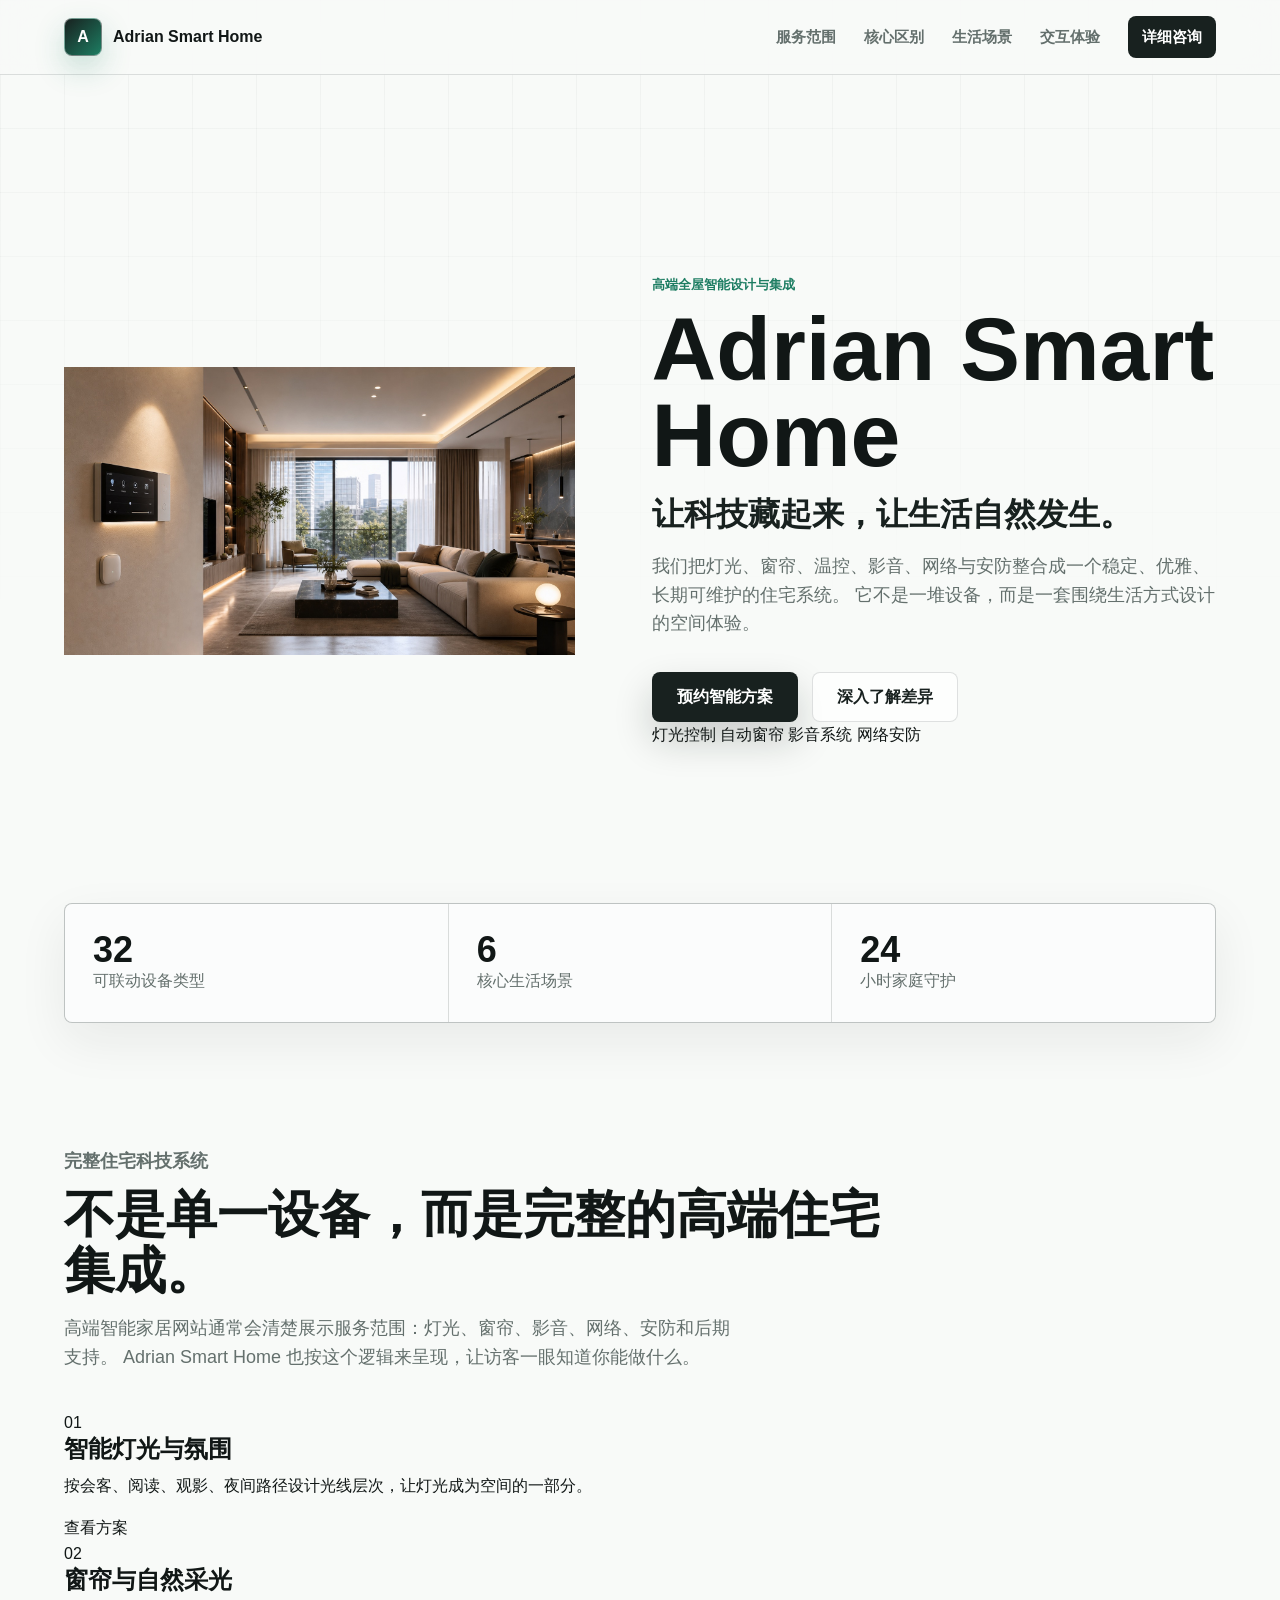
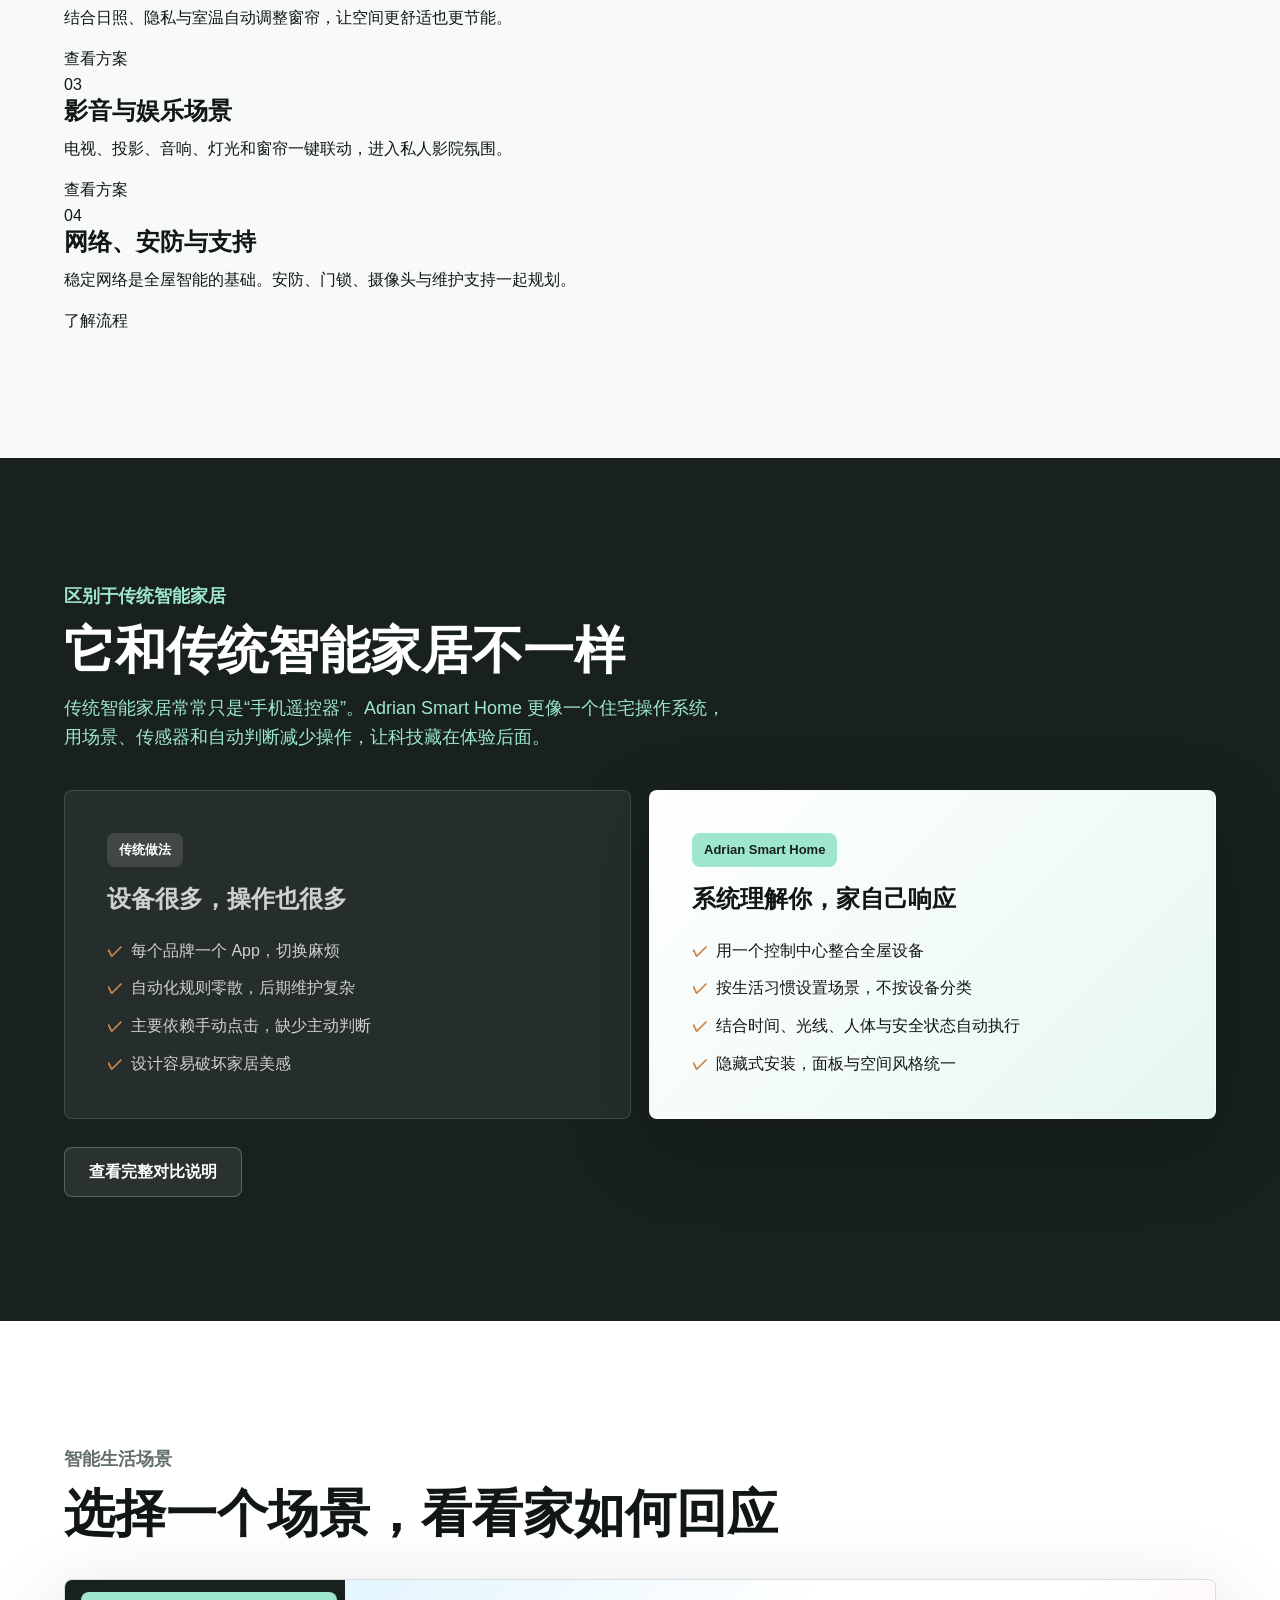
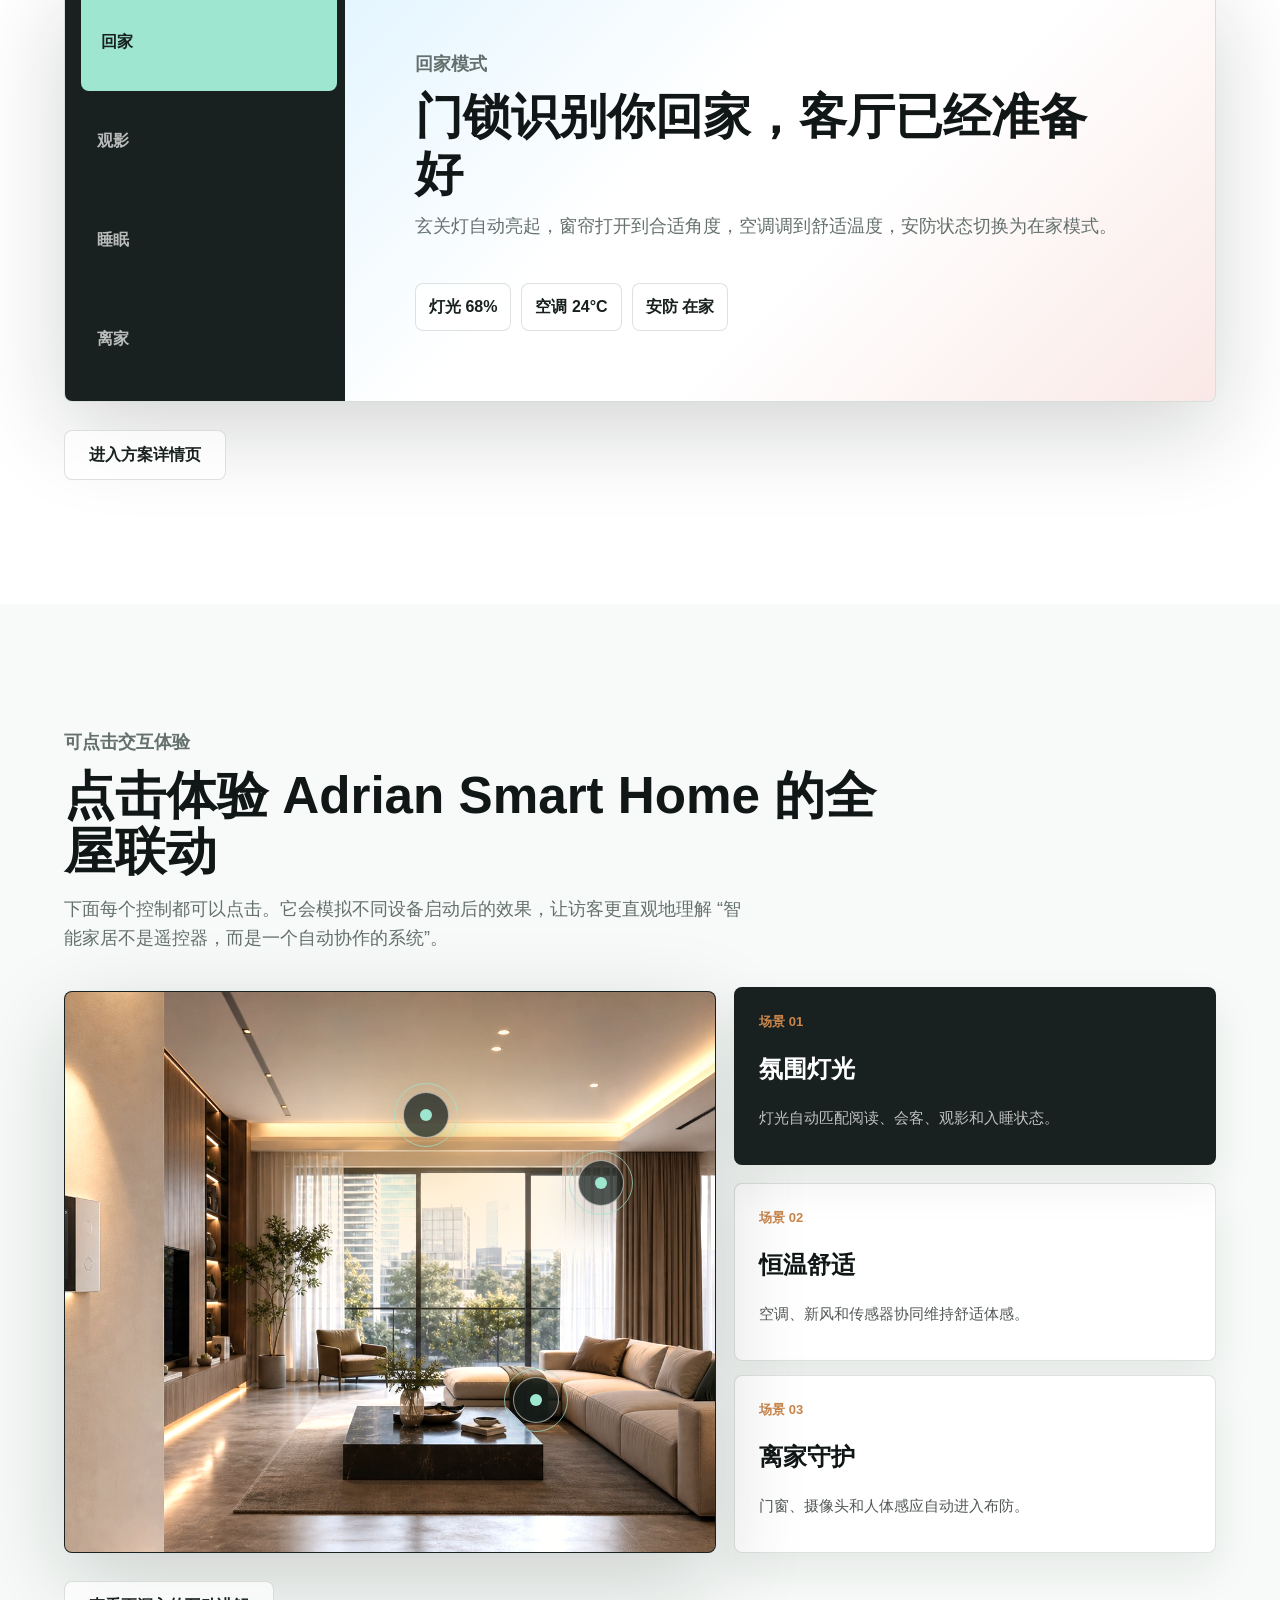
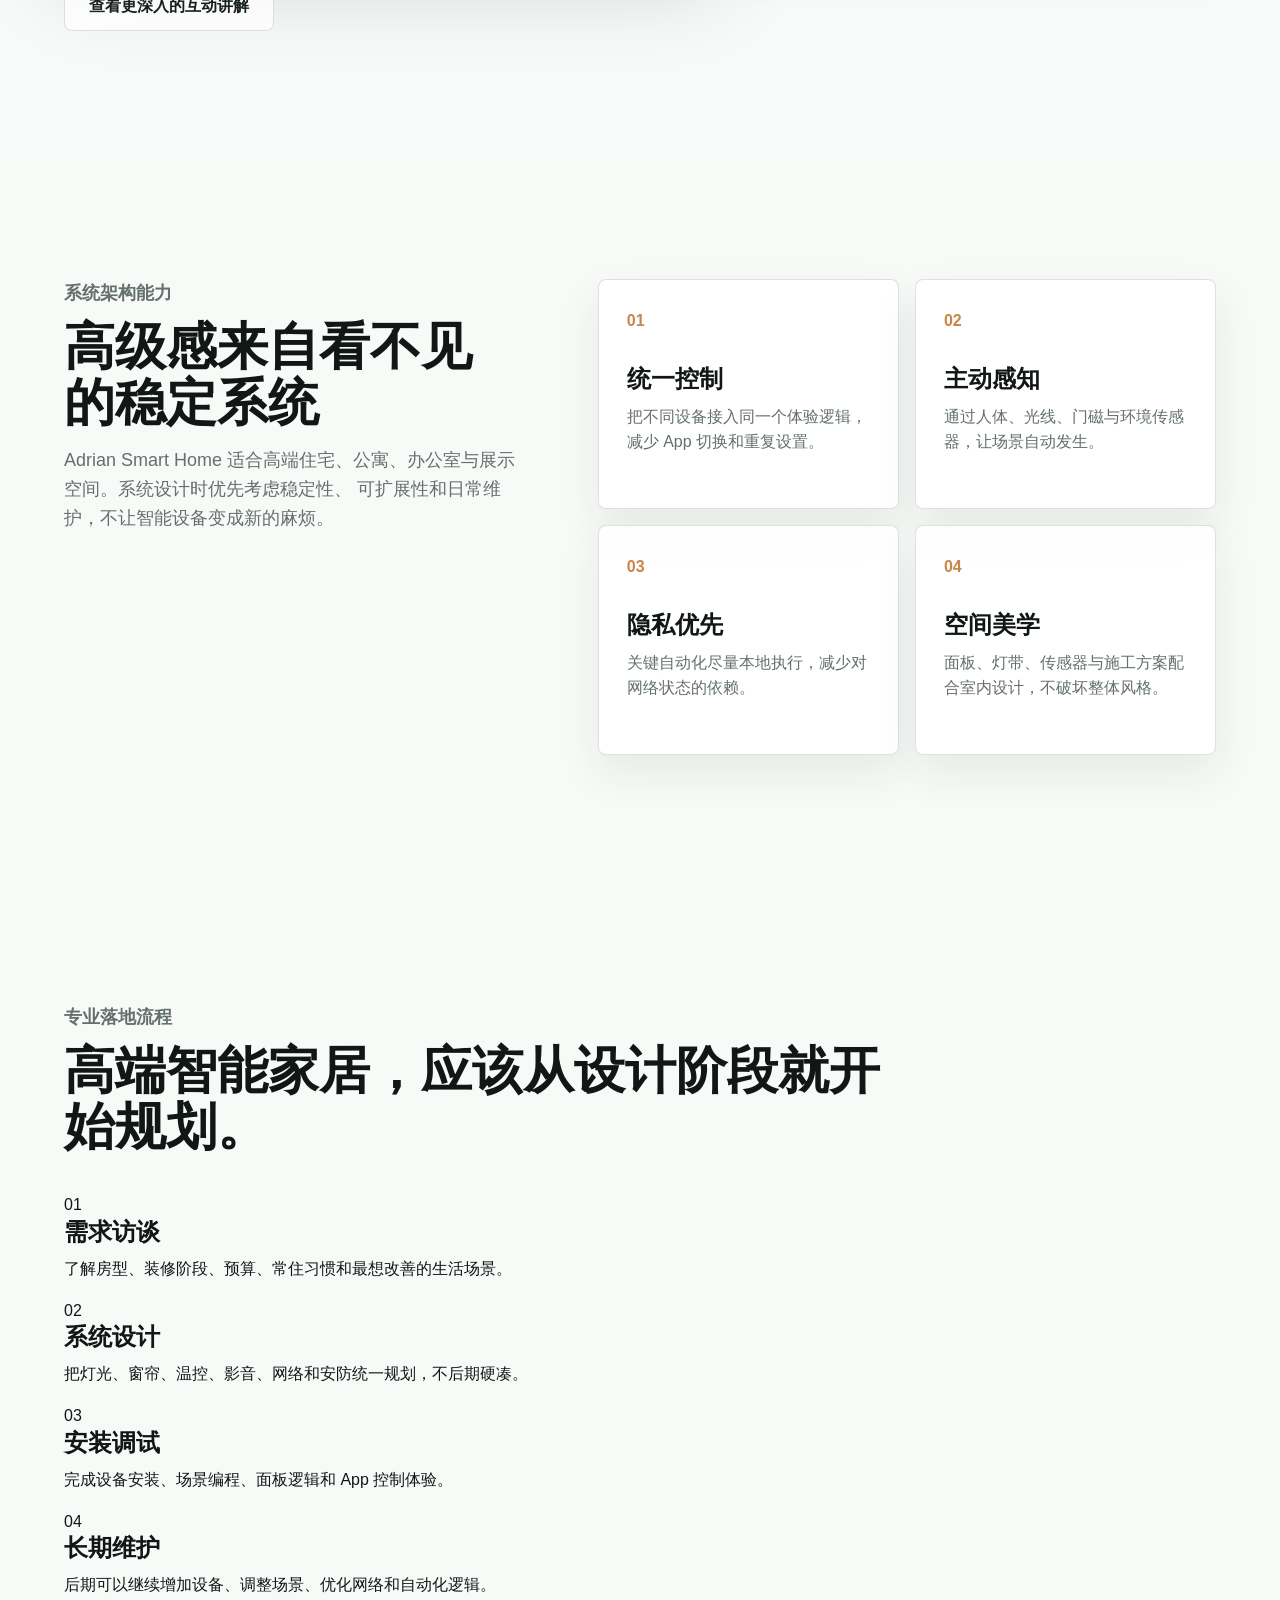
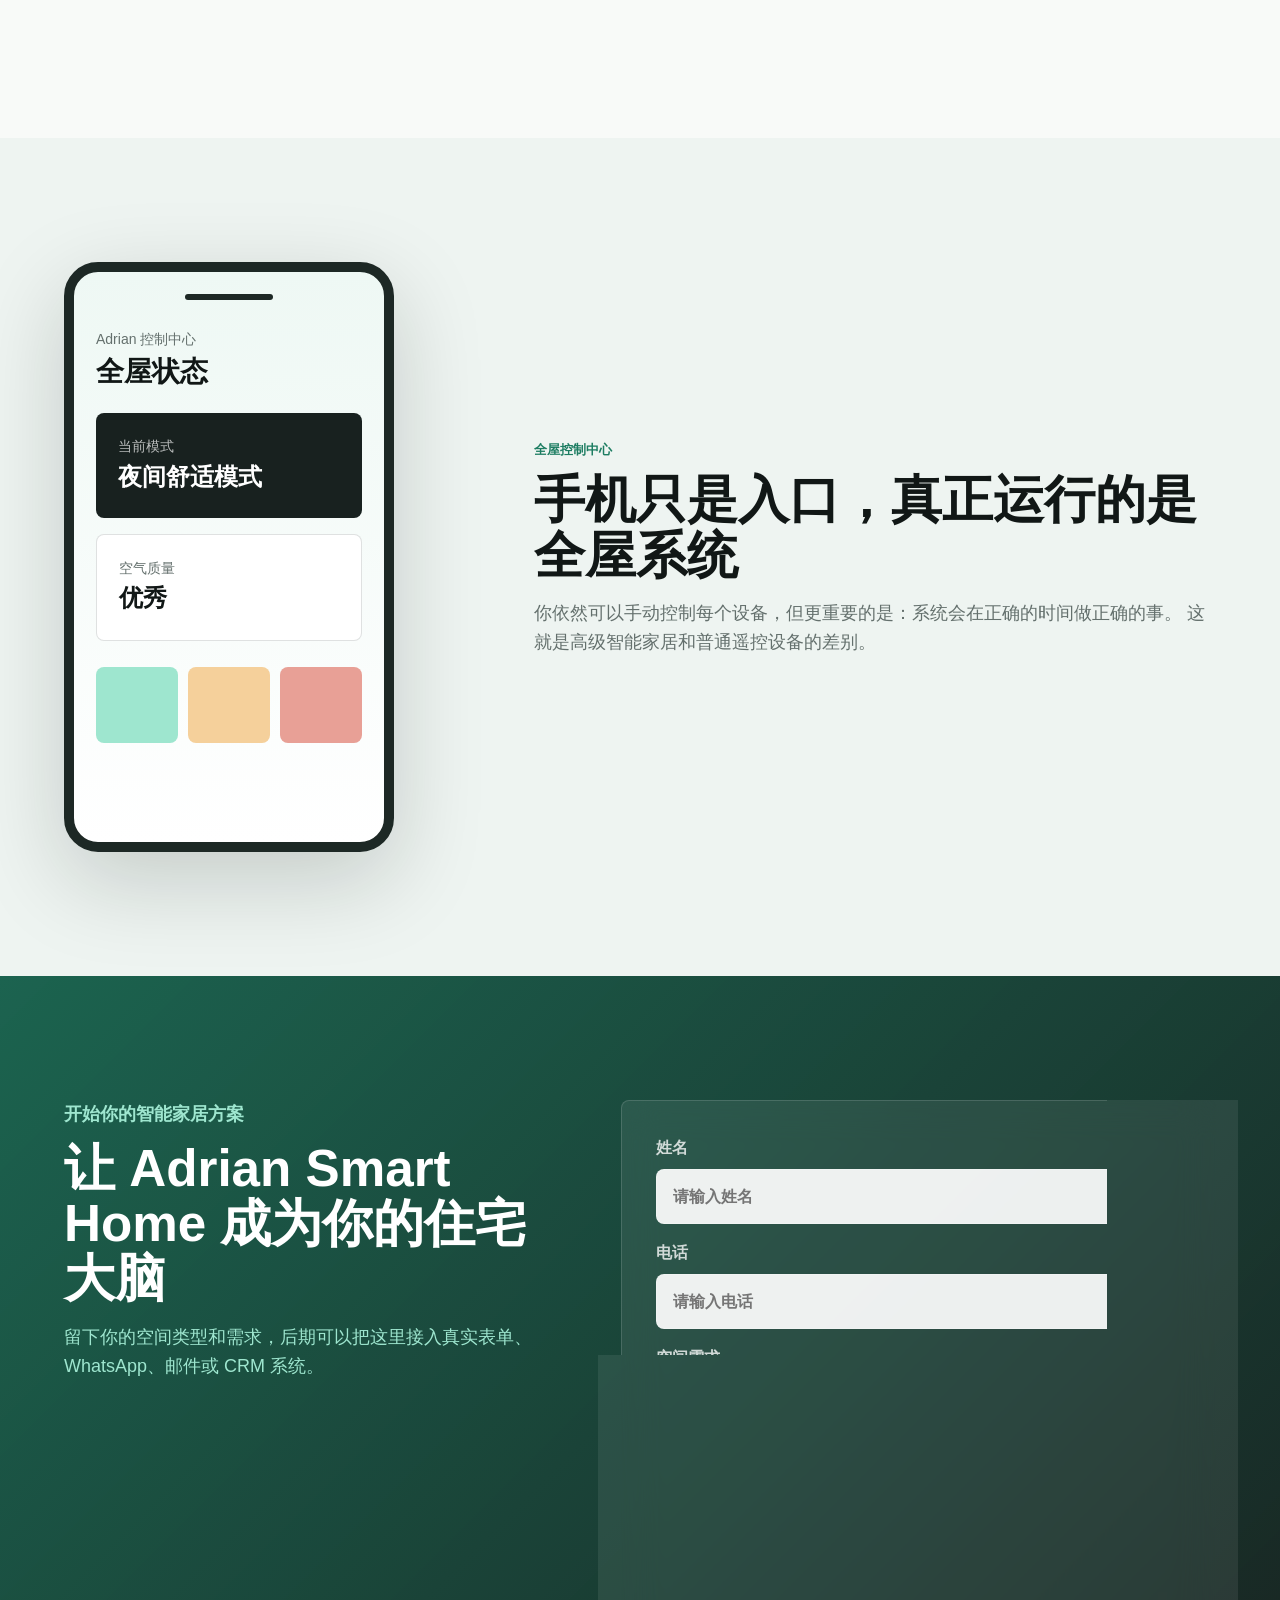
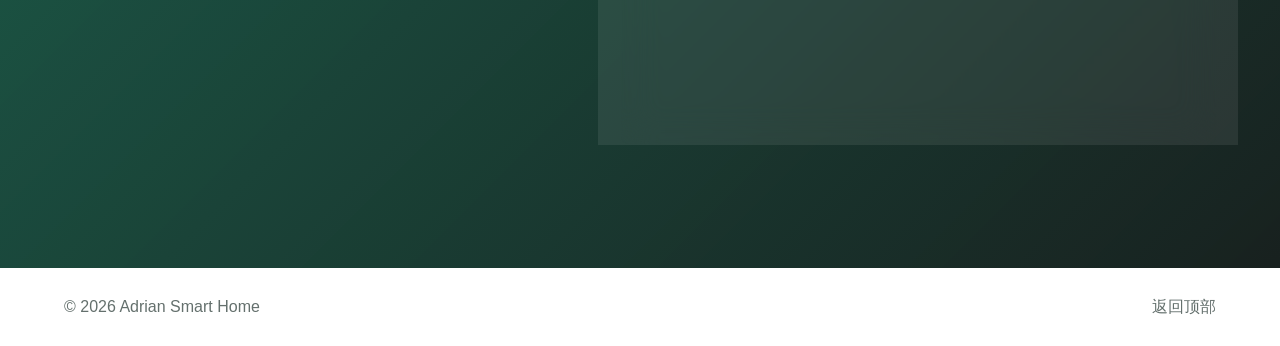
==== commit 8988fae9: "Update index.html" ====
--- a/index.html
+++ b/index.html
@@ -24,50 +24,39 @@
       </button>
 
       <nav class="site-nav" aria-label="主导航">
+        <a href="#services">服务范围</a>
         <a href="#difference">核心区别</a>
         <a href="#scenes">生活场景</a>
         <a href="#experience">交互体验</a>
-        <a href="#system">系统能力</a>
         <button class="nav-consult open-consult" type="button">详细咨询</button>
       </nav>
     </header>
 
     <main>
       <section class="hero" aria-labelledby="hero-title">
+        <img
+          class="hero-bg"
+          src="./adrian-smart-home-interior.jpg"
+          onerror="this.onerror=null; this.src='./adrian-smart-home-interior.png';"
+          alt=""
+        />
         <div class="hero-copy reveal">
-          <p class="eyebrow">高端全屋智能生活</p>
+          <p class="eyebrow">高端全屋智能设计与集成</p>
           <h1 id="hero-title">Adrian Smart Home</h1>
-          <p class="hero-lead">不是把设备连上手机，而是让家真正学会照顾你。</p>
+          <p class="hero-lead">让科技藏起来，让生活自然发生。</p>
           <p class="hero-text">
-            我们把照明、温控、安防、窗帘、影音与能源管理整合成一个安静运行的生活系统。
-            它会理解时间、空间、习惯与安全状态，让每一次回家都刚刚好。
+            我们把灯光、窗帘、温控、影音、网络与安防整合成一个稳定、优雅、长期可维护的住宅系统。
+            它不是一堆设备，而是一套围绕生活方式设计的空间体验。
           </p>
           <div class="hero-actions">
             <a class="button primary" href="#contact">预约智能方案</a>
             <a class="button secondary" href="difference.html">深入了解差异</a>
           </div>
-        </div>
-
-        <div class="hero-stage reveal" aria-label="智能家居系统视觉预览">
-          <img
-            class="hero-photo"
-            src="./adrian-smart-home-interior.jpg"
-            onerror="this.onerror=null; this.src='./adrian-smart-home-interior.png';"
-            alt="Adrian Smart Home 高端智能家居客厅"
-          />
-          <img
-            class="hero-panel"
-            src="./smart-home-panel.svg"
-            onerror="this.onerror=null; this.src='./assets/smart-home-panel.svg';"
-            alt="Adrian Smart Home 智能住宅控制系统"
-          />
-          <div class="live-chip chip-energy">
-            <span></span>
-            <strong>能耗降低 18%</strong>
-          </div>
-          <div class="live-chip chip-secure">
-            <span></span>
-            <strong>全屋守护中</strong>
+          <div class="hero-badges" aria-label="核心服务标签">
+            <span>灯光控制</span>
+            <span>自动窗帘</span>
+            <span>影音系统</span>
+            <span>网络安防</span>
           </div>
         </div>
       </section>
@@ -84,6 +73,44 @@
         <div class="metric reveal">
           <strong data-count="24">0</strong>
           <span>小时家庭守护</span>
+        </div>
+      </section>
+
+      <section class="section services" id="services">
+        <div class="section-heading reveal">
+          <p class="eyebrow">完整住宅科技系统</p>
+          <h2>不是单一设备，而是完整的高端住宅集成。</h2>
+          <p>
+            高端智能家居网站通常会清楚展示服务范围：灯光、窗帘、影音、网络、安防和后期支持。
+            Adrian Smart Home 也按这个逻辑来呈现，让访客一眼知道你能做什么。
+          </p>
+        </div>
+
+        <div class="service-grid">
+          <article class="service-card reveal">
+            <span>01</span>
+            <h3>智能灯光与氛围</h3>
+            <p>按会客、阅读、观影、夜间路径设计光线层次，让灯光成为空间的一部分。</p>
+            <a href="solutions.html">查看方案</a>
+          </article>
+          <article class="service-card reveal">
+            <span>02</span>
+            <h3>窗帘与自然采光</h3>
+            <p>结合日照、隐私与室温自动调整窗帘，让空间更舒适也更节能。</p>
+            <a href="solutions.html">查看方案</a>
+          </article>
+          <article class="service-card reveal">
+            <span>03</span>
+            <h3>影音与娱乐场景</h3>
+            <p>电视、投影、音响、灯光和窗帘一键联动，进入私人影院氛围。</p>
+            <a href="solutions.html">查看方案</a>
+          </article>
+          <article class="service-card reveal">
+            <span>04</span>
+            <h3>网络、安防与支持</h3>
+            <p>稳定网络是全屋智能的基础。安防、门锁、摄像头与维护支持一起规划。</p>
+            <a href="consult.html">了解流程</a>
+          </article>
         </div>
       </section>
 
@@ -241,6 +268,35 @@
             <span>04</span>
             <h3>空间美学</h3>
             <p>面板、灯带、传感器与施工方案配合室内设计，不破坏整体风格。</p>
+          </article>
+        </div>
+      </section>
+
+      <section class="section process">
+        <div class="section-heading reveal">
+          <p class="eyebrow">专业落地流程</p>
+          <h2>高端智能家居，应该从设计阶段就开始规划。</h2>
+        </div>
+        <div class="process-steps">
+          <article class="reveal">
+            <span>01</span>
+            <h3>需求访谈</h3>
+            <p>了解房型、装修阶段、预算、常住习惯和最想改善的生活场景。</p>
+          </article>
+          <article class="reveal">
+            <span>02</span>
+            <h3>系统设计</h3>
+            <p>把灯光、窗帘、温控、影音、网络和安防统一规划，不后期硬凑。</p>
+          </article>
+          <article class="reveal">
+            <span>03</span>
+            <h3>安装调试</h3>
+            <p>完成设备安装、场景编程、面板逻辑和 App 控制体验。</p>
+          </article>
+          <article class="reveal">
+            <span>04</span>
+            <h3>长期维护</h3>
+            <p>后期可以继续增加设备、调整场景、优化网络和自动化逻辑。</p>
           </article>
         </div>
       </section>
